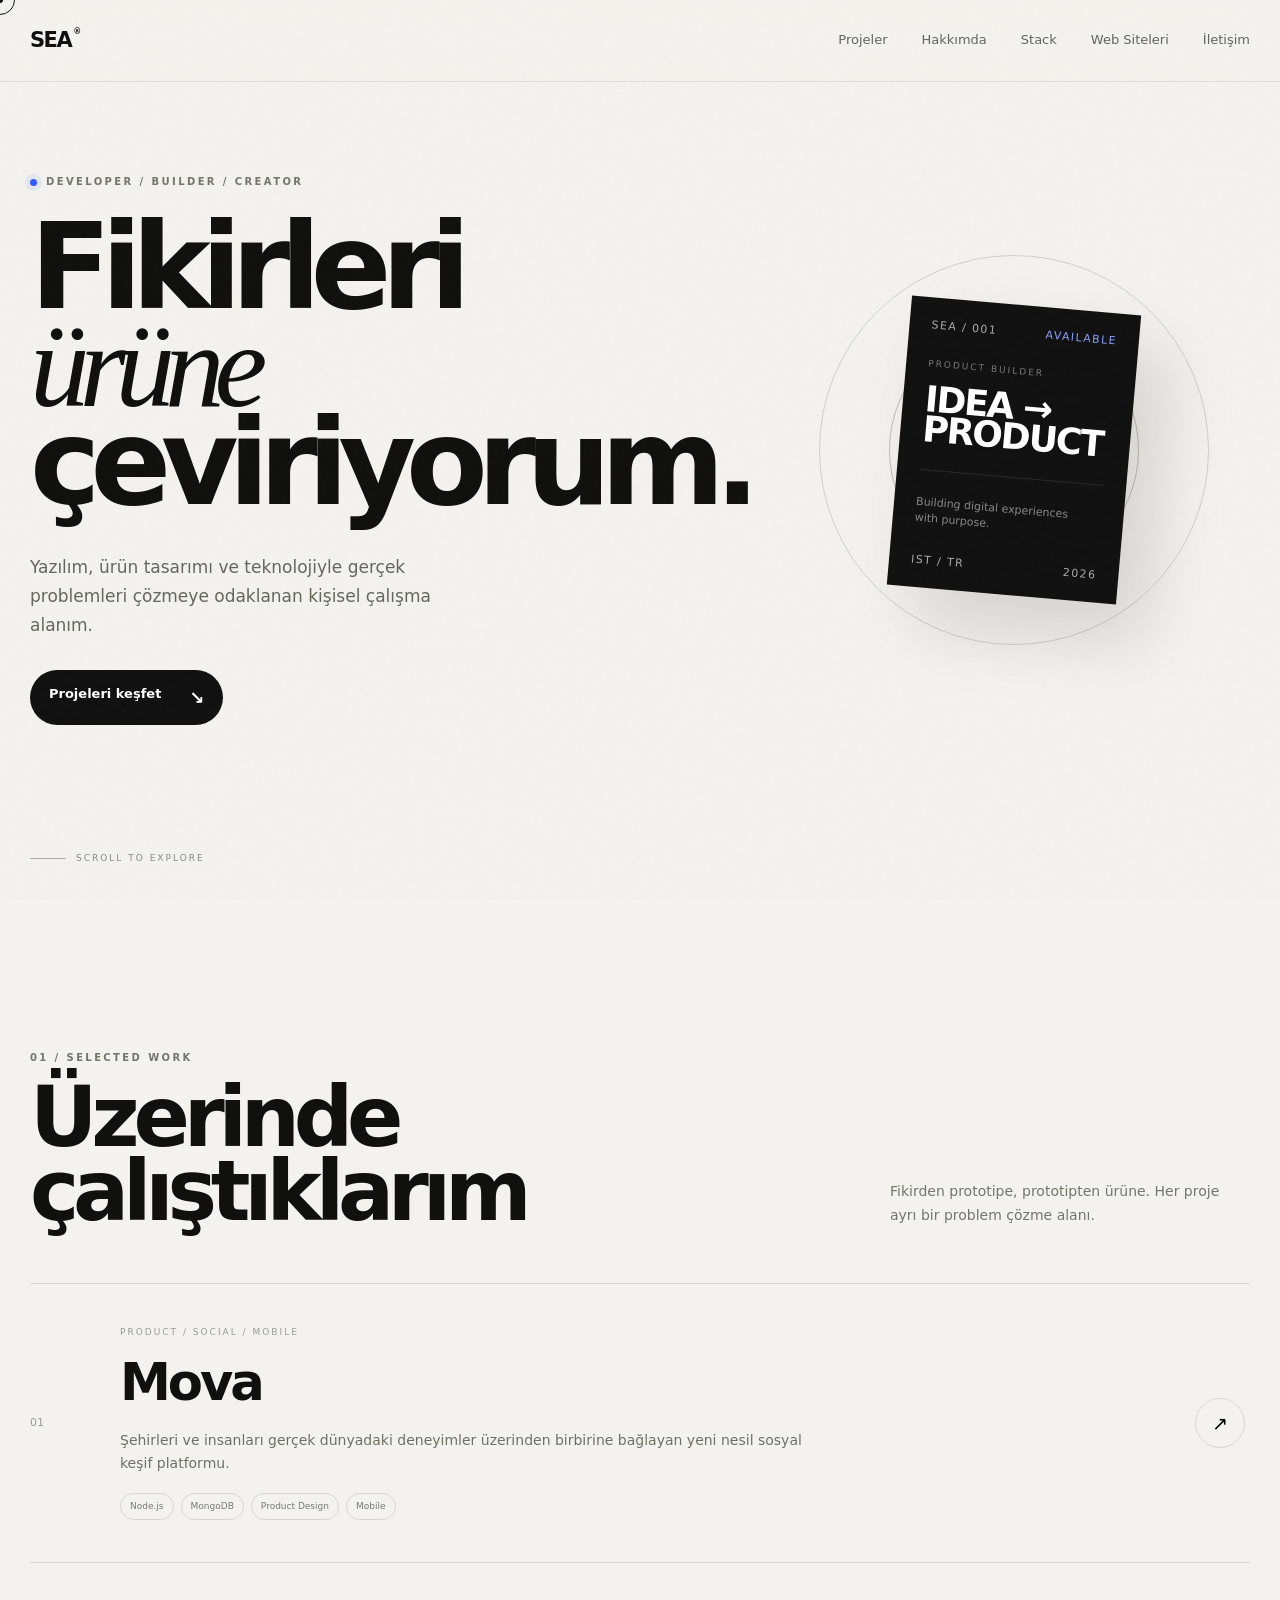
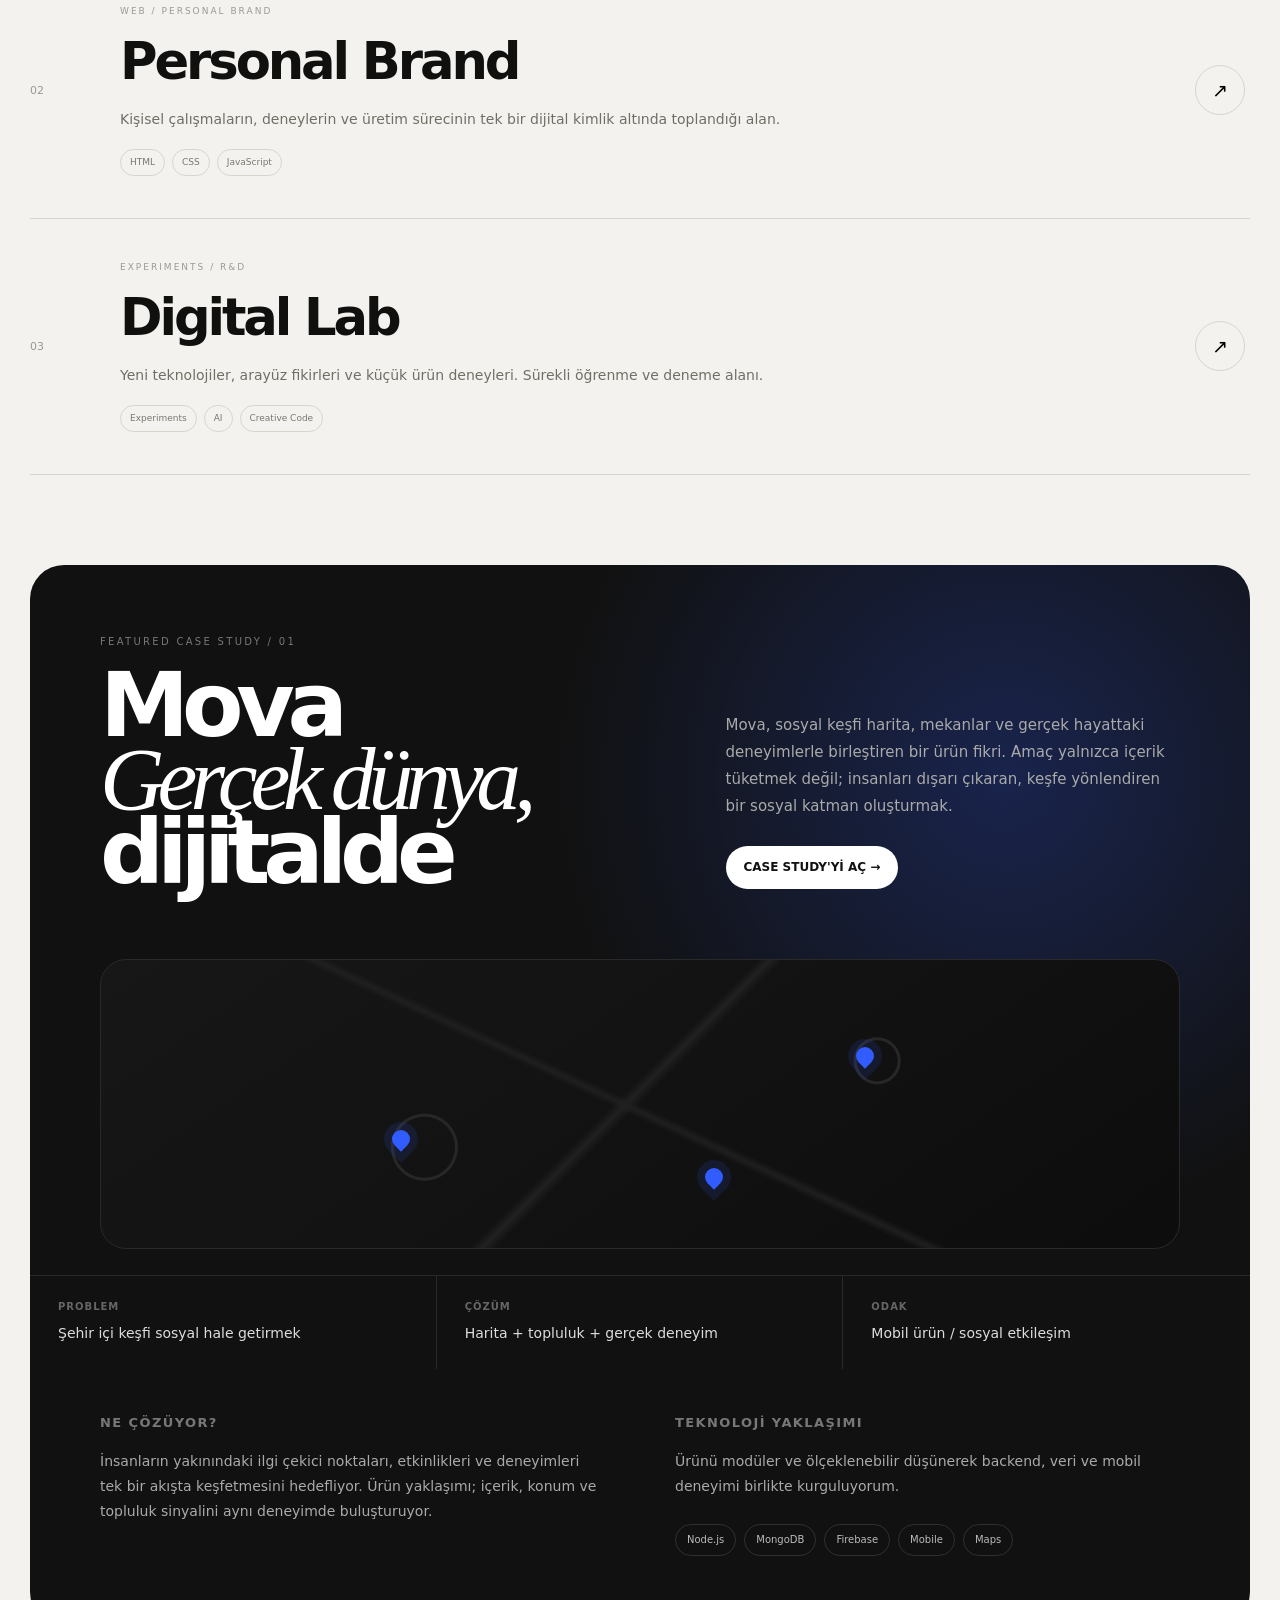
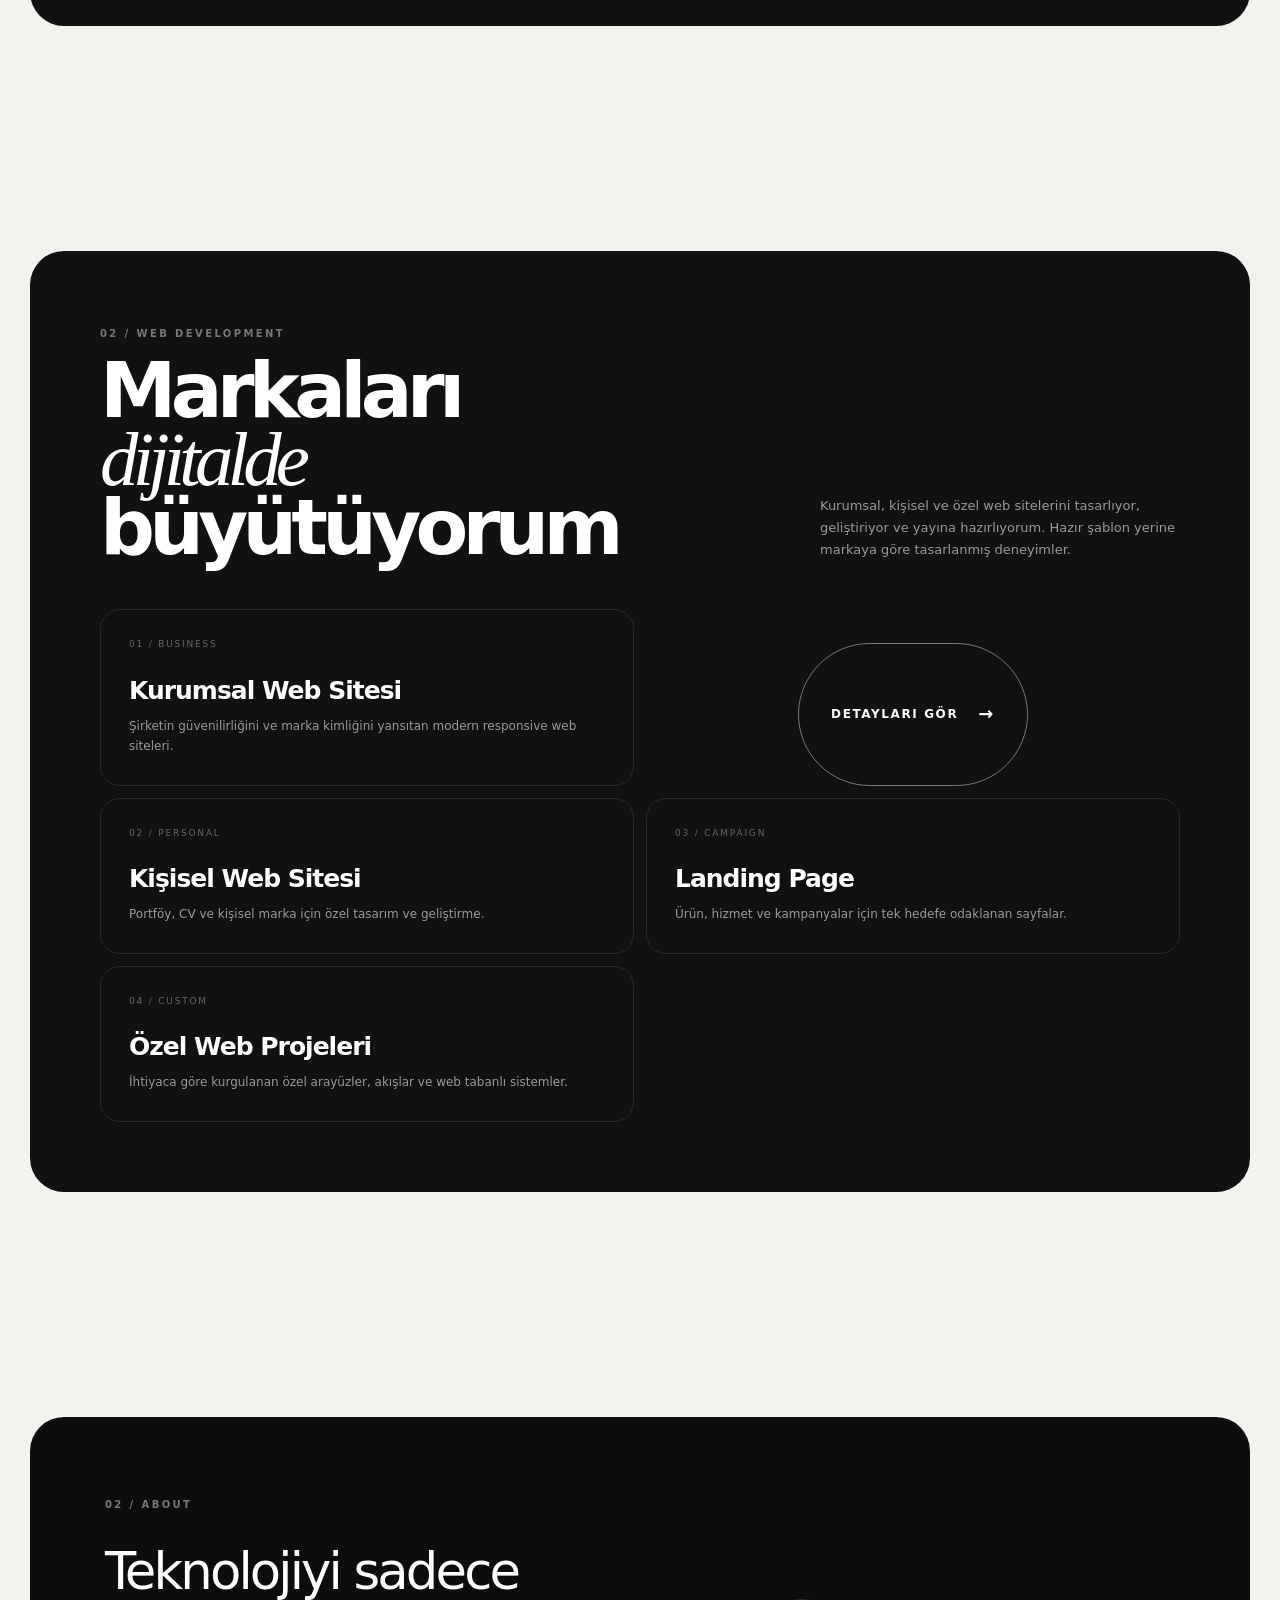
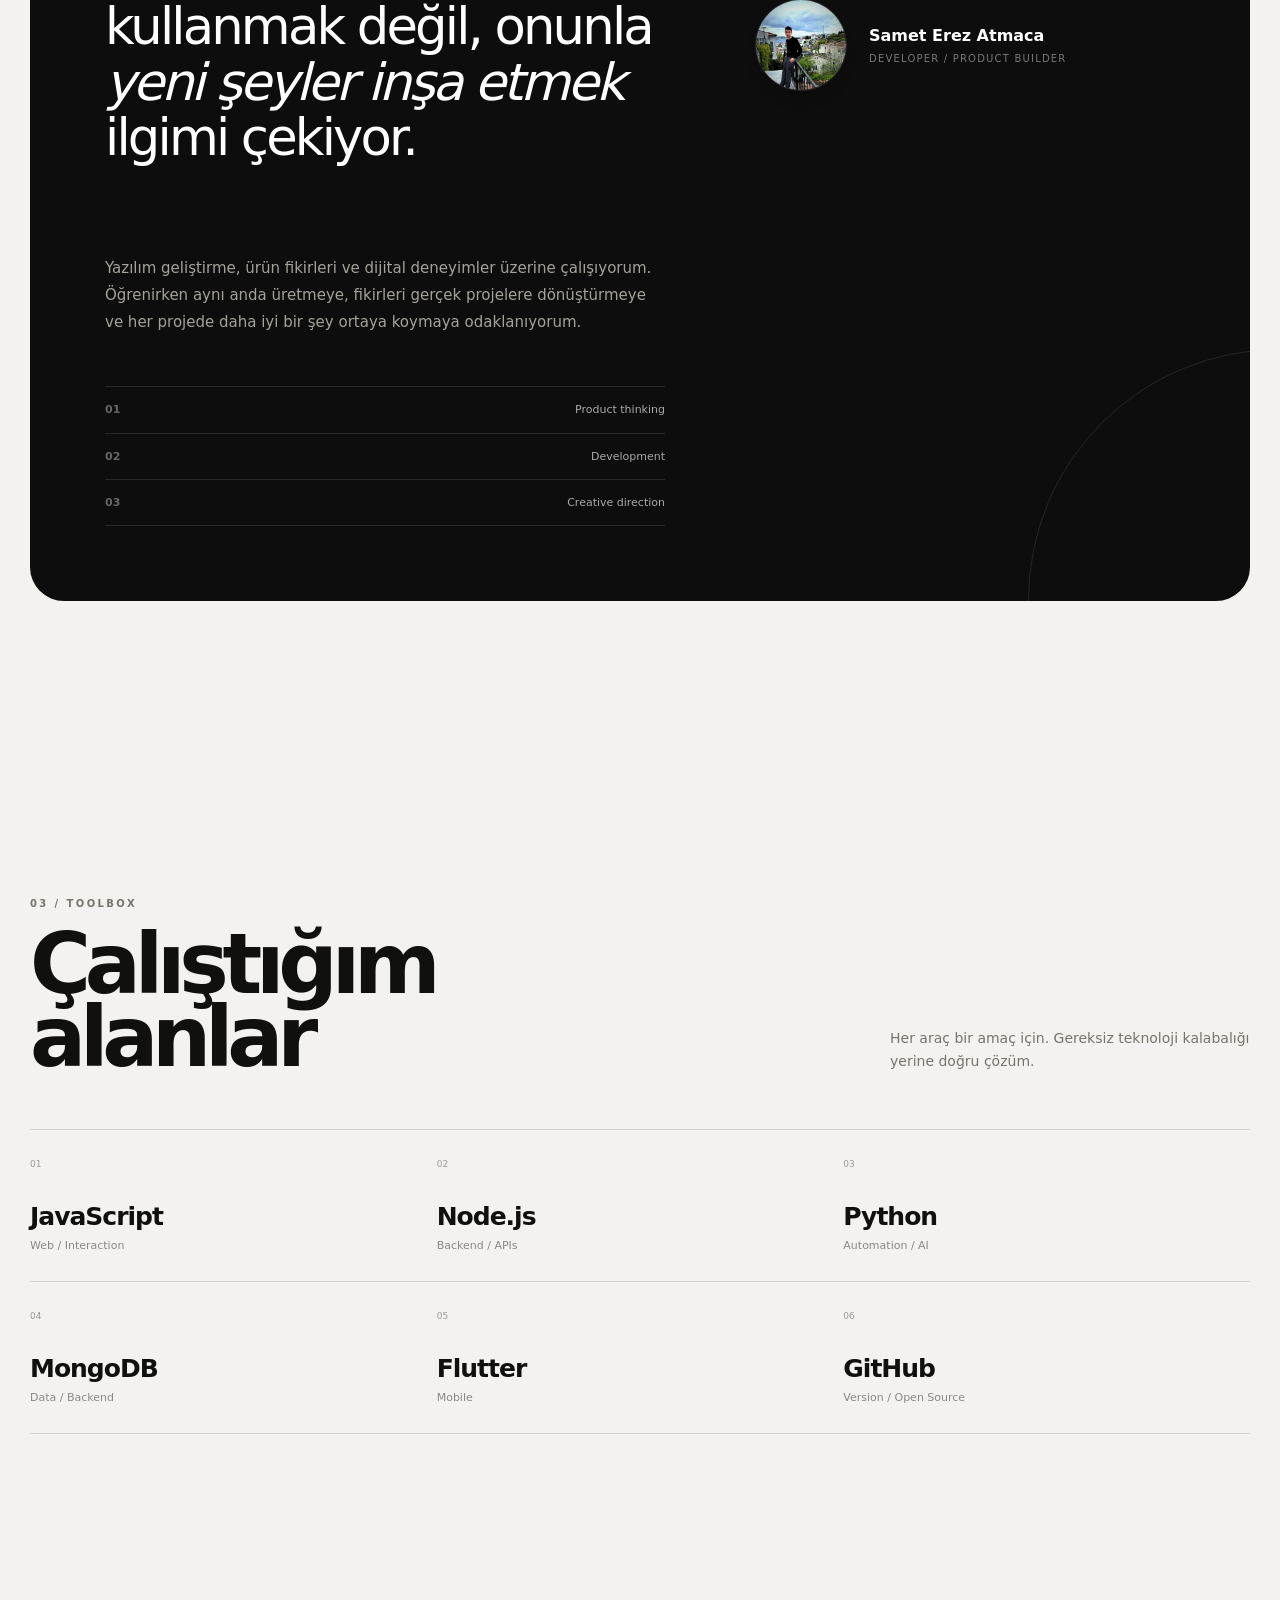
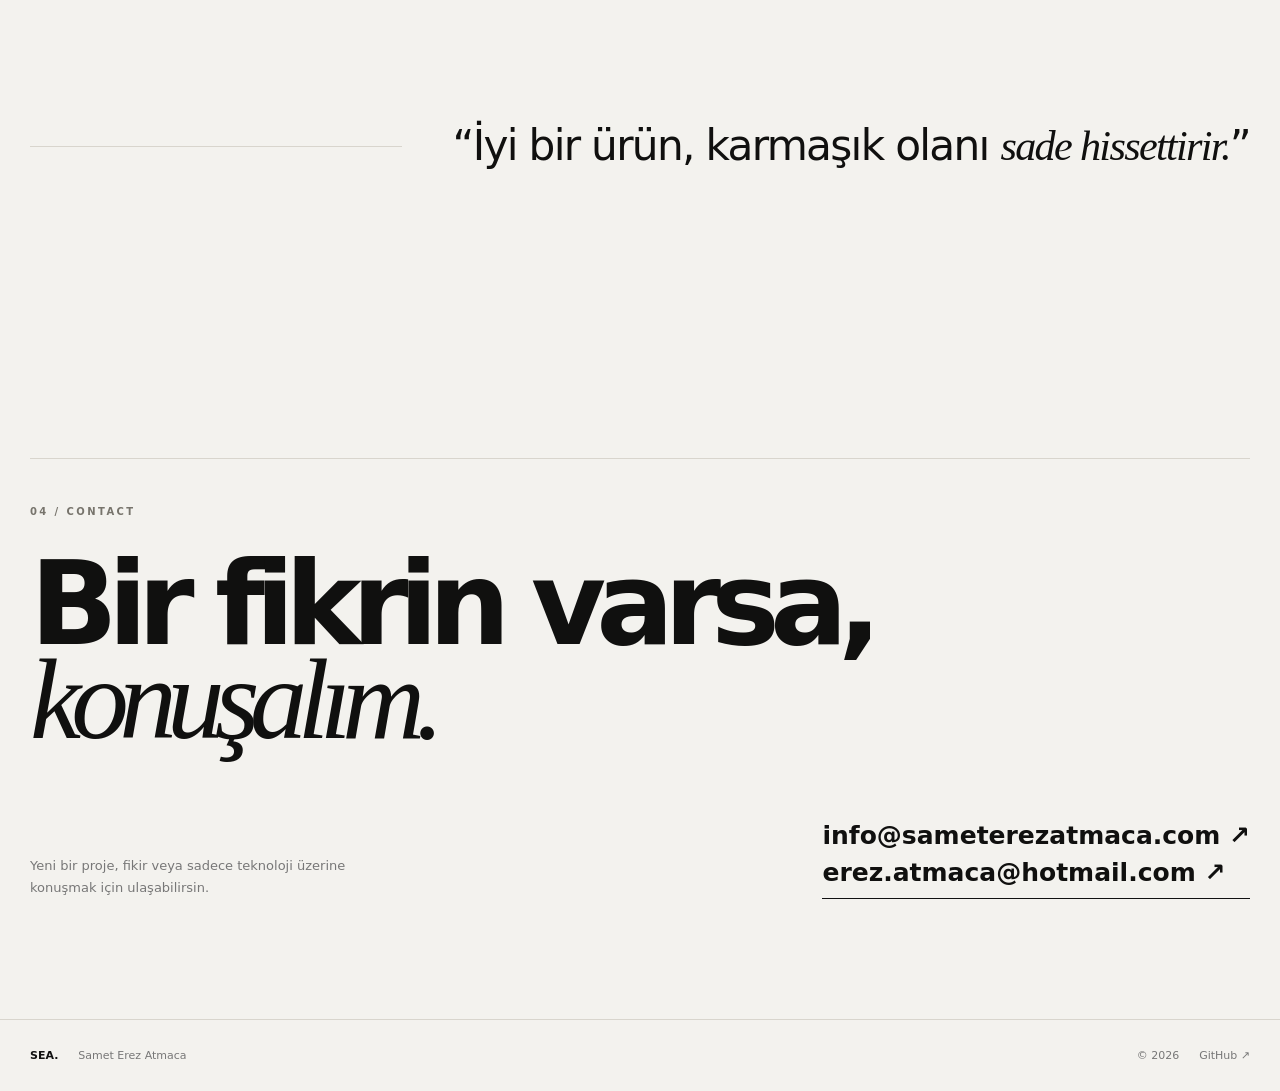
==== index.html @ dfc4cba2 "Move web details script outside HTML for CSP" ====
<!doctype html>
<html lang="tr">
<head>
<meta charset="utf-8">
<meta name="viewport" content="width=device-width,initial-scale=1">
<meta http-equiv="Content-Security-Policy" content="default-src 'self'; base-uri 'self'; object-src 'none'; frame-ancestors 'none'; form-action 'self'; script-src 'self'; style-src 'self' 'unsafe-inline' https://fonts.googleapis.com; font-src 'self' https://fonts.gstatic.com; img-src 'self' data: https:; connect-src 'self' https://api.binance.com https://api.exchangerate-api.com; upgrade-insecure-requests;">
<meta name="description" content="Samet Erez Atmaca — Developer, product builder and creator.">
<meta name="theme-color" content="#0b0b0b">
<meta property="og:title" content="Samet Erez Atmaca — Developer">
<meta property="og:description" content="Fikirleri dijital ürünlere dönüştürüyorum.">
<meta property="og:type" content="website">
<title>Samet Erez Atmaca — Developer</title>
<style>
:root{--bg:#f3f2ee;--ink:#10100f;--muted:#77746c;--line:#d8d5cd;--black:#0b0b0b;--white:#fff;--accent:#315cff;--max:1220px}*{box-sizing:border-box;margin:0;padding:0}html{scroll-behavior:smooth}body{background:var(--bg);color:var(--ink);font-family:Inter,ui-sans-serif,system-ui,-apple-system,BlinkMacSystemFont,"Segoe UI",sans-serif;line-height:1.4;overflow-x:hidden}a{color:inherit;text-decoration:none}button{font:inherit}.noise{position:fixed;inset:0;pointer-events:none;z-index:1000;opacity:.035;background-image:url("data:image/svg+xml,%3Csvg viewBox='0 0 180 180' xmlns='http://www.w3.org/2000/svg'%3E%3Cfilter id='n'%3E%3CfeTurbulence type='fractalNoise' baseFrequency='.8' numOctaves='3' stitchTiles='stitch'/%3E%3C/filter%3E%3Crect width='100%25' height='100%25' filter='url(%23n)' opacity='.5'/%3E%3C/svg%3E")}.site-header{height:82px;position:fixed;inset:0 0 auto;z-index:90;padding:0 max(24px,calc((100vw - var(--max))/2));display:flex;align-items:center;justify-content:space-between;background:rgba(243,242,238,.72);backdrop-filter:blur(20px);border-bottom:1px solid rgba(216,213,205,.7);transition:transform .45s cubic-bezier(.22,1,.36,1)}.brand{font-size:21px;font-weight:850;letter-spacing:-1.5px}.brand i{font-size:8px;font-style:normal;vertical-align:top;margin-left:2px}.desktop-nav{display:flex;gap:34px;font-size:13px;color:#66635c}.desktop-nav a{transition:.25s}.desktop-nav a:hover{color:#111}.menu-toggle{display:none;background:none;border:0;width:38px;height:38px}.menu-toggle span{display:block;height:1px;background:#111;width:22px;margin:6px auto}.mobile-menu{position:fixed;inset:82px 0 auto;z-index:80;background:var(--bg);display:none;padding:30px 24px;border-bottom:1px solid var(--line)}.mobile-menu a{display:block;font-size:28px;letter-spacing:-1px;padding:13px 0}.section{width:min(var(--max),calc(100% - 48px));margin:auto}.hero{min-height:100vh;padding-top:150px;display:flex;align-items:center;position:relative}.hero-grid{width:100%;display:grid;grid-template-columns:1.15fr .85fr;gap:90px;align-items:center}.kicker,.eyebrow{font-size:10px;letter-spacing:2.4px;color:var(--muted);font-weight:700}.kicker{display:flex;align-items:center;gap:9px;margin-bottom:30px}.live-dot{width:7px;height:7px;border-radius:50%;background:var(--accent);box-shadow:0 0 0 5px rgba(49,92,255,.08);animation:pulse 2s infinite}@keyframes pulse{50%{box-shadow:0 0 0 10px rgba(49,92,255,0)}}h1{font-size:clamp(66px,9.3vw,140px);line-height:.82;letter-spacing:-.085em;font-weight:800}h1 em,h2 em,.statement em{font-family:Georgia,serif;font-weight:400}.hero-lead{max-width:410px;margin:40px 0 30px;color:#68655e;font-size:17px;line-height:1.7}.hero-actions{display:flex;align-items:center;gap:25px}.btn{display:inline-flex;gap:28px;padding:15px 19px;border-radius:100px;font-size:13px;font-weight:750}.btn-dark{background:#111;color:#fff}.btn span{font-size:18px}.text-link{font-size:13px;font-weight:700;border-bottom:1px solid #111;padding-bottom:4px}.hero-art{height:500px;position:relative;display:grid;place-items:center}.orb{position:absolute;border:1px solid #d2cec5;border-radius:50%;animation:float 8s ease-in-out infinite}.orb-a{width:390px;height:390px}.orb-b{width:250px;height:250px;border-color:#c3bfb5;animation-delay:-3s}@keyframes float{50%{transform:translate(10px,-15px) rotate(4deg)}}.hero-card{width:230px;height:290px;background:#111;color:#fff;padding:24px;display:flex;flex-direction:column;justify-content:space-between;transform:rotate(5deg);box-shadow:30px 35px 70px rgba(0,0,0,.13);animation:cardFloat 6s ease-in-out infinite}.hero-card span{font-size:11px;color:#aaa}.hero-card strong{font-size:28px;line-height:.9;letter-spacing:-1.5px}.hero-card small{font-size:9px;letter-spacing:2px;color:#888}.hero-card-pro{padding:20px 22px}.hero-card-pro .card-top,.hero-card-pro .card-bottom{display:flex;justify-content:space-between;font-size:9px;letter-spacing:1.4px;color:#777}.hero-card-pro .card-top span:last-child{color:#8aa0ff}.hero-card-pro .card-core small{display:block;color:#777;letter-spacing:2px;font-size:9px;margin-bottom:14px}.hero-card-pro .card-core strong{display:block;font-size:36px;line-height:.84;letter-spacing:-2px}.hero-card-pro .card-line{height:1px;background:#2a2a2a;margin:24px 0}.hero-card-pro .card-core p{font-size:11px;line-height:1.5;color:#888;max-width:170px}.hero-card-pro .card-bottom{color:#666}@keyframes cardFloat{50%{transform:rotate(1deg) translateY(-10px)}}.scroll-cue{position:absolute;bottom:35px;left:0;font-size:9px;letter-spacing:2px;color:#888;display:flex;align-items:center;gap:10px}.scroll-cue span{width:36px;height:1px;background:#aaa}.section{padding-top:145px;padding-bottom:145px}.section-top{display:flex;justify-content:space-between;align-items:end;gap:50px;margin-bottom:55px}.section-top h2{font-size:clamp(50px,6.5vw,88px);line-height:.88;letter-spacing:-.075em;margin-top:14px}.section-top>p{max-width:360px;color:var(--muted);line-height:1.7;font-size:14px}.project-list{border-top:1px solid var(--line)}.project{display:grid;grid-template-columns:65px 1fr 55px;gap:25px;align-items:center;padding:42px 0;border-bottom:1px solid var(--line);transition:.35s}.project:hover{padding-left:18px}.project-index{font-size:11px;color:#999}.project-meta{font-size:9px;letter-spacing:2px;color:#999;margin-bottom:9px}.project h3{font-size:clamp(34px,4vw,56px);letter-spacing:-.06em;margin-bottom:10px}.project-main p{max-width:690px;color:#716e66;font-size:14px;line-height:1.65}.tags,.modal-tags{display:flex;flex-wrap:wrap;gap:7px;margin-top:18px}.tags span,.modal-tags span{border:1px solid var(--line);border-radius:100px;padding:6px 9px;font-size:9px;color:#777}.project-open{width:50px;height:50px;border:1px solid var(--line);border-radius:50%;background:transparent;cursor:pointer;transition:.3s;font-size:19px}.project:hover .project-open{background:#111;color:#fff;border-color:#111;transform:rotate(-45deg)}.mova-case{margin-top:90px;background:#111;color:#fff;border-radius:34px;overflow:hidden;position:relative}.mova-case:before{content:"";position:absolute;inset:0;background:radial-gradient(circle at 80% 20%,rgba(49,92,255,.25),transparent 35%);pointer-events:none}.case-hero{padding:70px;display:grid;grid-template-columns:1.1fr .9fr;gap:70px;align-items:end;position:relative}.case-label{font-size:10px;letter-spacing:2.3px;color:#777;margin-bottom:20px}.case-hero h3{font-size:clamp(55px,7vw,100px);letter-spacing:-.08em;line-height:.82}.case-hero h3 em{font-family:Georgia,serif;font-weight:400}.case-hero p{color:#aaa;max-width:440px;font-size:15px;line-height:1.8}.case-cta{display:inline-flex;margin-top:26px;padding:13px 18px;border-radius:999px;background:#fff;color:#111;font-size:12px;font-weight:800}.case-visual{margin:0 70px;height:290px;border:1px solid #292929;border-radius:26px;background:linear-gradient(145deg,#171717,#0d0d0d);position:relative;overflow:hidden}.case-map{position:absolute;inset:0;background:linear-gradient(135deg,transparent 48%,#242424 49%,transparent 50%),linear-gradient(25deg,transparent 48%,#222 49%,transparent 50%),radial-gradient(circle at 30% 65%,transparent 0 30px,#2c2c2c 31px 33px,transparent 34px),radial-gradient(circle at 72% 35%,transparent 0 20px,#2c2c2c 21px 23px,transparent 24px);opacity:.85}.case-pin{position:absolute;width:18px;height:18px;border-radius:50% 50% 50% 0;background:#315cff;transform:rotate(-45deg);box-shadow:0 0 0 8px rgba(49,92,255,.12)}.pin-a{left:27%;top:59%}.pin-b{left:70%;top:30%}.pin-c{left:56%;top:72%}.case-grid{display:grid;grid-template-columns:repeat(3,1fr);border-top:1px solid #292929;position:relative;margin-top:26px}.case-stat{padding:24px 28px;border-right:1px solid #292929}.case-stat:last-child{border-right:0}.case-stat b{display:block;font-size:10px;color:#666;margin-bottom:8px;letter-spacing:1px}.case-stat span{font-size:14px;color:#ddd}.case-detail{padding:45px 70px 70px;display:grid;grid-template-columns:1fr 1fr;gap:70px}.case-detail h4{font-size:13px;letter-spacing:1.4px;color:#777;margin-bottom:17px;text-transform:uppercase}.case-detail p{color:#aaa;font-size:14px;line-height:1.8}.case-tags{display:flex;gap:8px;flex-wrap:wrap;margin-top:25px}.case-tags span{padding:8px 11px;border:1px solid #2f2f2f;border-radius:999px;color:#bbb;font-size:10px}.about-section{padding-top:80px}.about-panel{background:#0d0d0d;color:#fff;border-radius:34px;padding:75px;display:grid;grid-template-columns:1fr .75fr;gap:90px;overflow:hidden;position:relative}.about-panel:after{content:"";position:absolute;width:500px;height:500px;border:1px solid #252525;border-radius:50%;right:-280px;bottom:-250px}.eyebrow.light{color:#777}.about-big{font-size:clamp(32px,4vw,57px);line-height:1.08;letter-spacing:-.055em;margin-top:30px}.about-right{display:flex;flex-direction:column;justify-content:space-between;gap:50px}.about-right>p{color:#a5a29a;font-size:15px;line-height:1.8}.about-facts{border-top:1px solid #292929}.about-facts div{padding:15px 0;border-bottom:1px solid #292929;display:flex;justify-content:space-between;font-size:11px}.about-facts b{color:#666}.about-facts span{color:#aaa}.stack-grid{display:grid;grid-template-columns:repeat(3,1fr);border-top:1px solid var(--line)}.stack-grid>div{padding:28px 0;border-bottom:1px solid var(--line);display:flex;flex-direction:column}.stack-grid small{color:#999;font-size:9px;margin-bottom:28px}.stack-grid strong{font-size:25px;letter-spacing:-1px}.stack-grid span{color:#888;font-size:11px;margin-top:4px}.statement{display:flex;align-items:center;gap:50px}.statement-line{height:1px;background:var(--line);flex:1}.statement p{font-size:clamp(25px,3.3vw,43px);letter-spacing:-.04em;line-height:1.05;min-width:45%}.contact-section{padding-bottom:120px}.contact-wrap{border-top:1px solid var(--line);padding-top:40px}.contact-wrap h2{font-size:clamp(62px,9vw,130px);line-height:.82;letter-spacing:-.085em;margin:35px 0 70px}.contact-bottom{display:flex;justify-content:space-between;gap:40px;align-items:end}.contact-bottom p{max-width:350px;color:#777;font-size:13px;line-height:1.7}.email-link{font-size:clamp(17px,2vw,25px);font-weight:700;border-bottom:1px solid #111;padding-bottom:6px;line-height:1.5}.site-header+main{min-height:100vh}footer{border-top:1px solid var(--line);padding:28px max(24px,calc((100vw - var(--max))/2));display:flex;justify-content:space-between;color:#777;font-size:11px}footer>div{display:flex;gap:20px}footer strong{color:#111}.modal{position:fixed;inset:0;z-index:200;display:none;align-items:center;justify-content:center;padding:20px}.modal.open{display:flex}.modal-backdrop{position:absolute;inset:0;background:rgba(0,0,0,.55);backdrop-filter:blur(12px)}.modal-window{position:relative;background:#f4f3ef;width:min(700px,100%);padding:55px;border-radius:25px;z-index:2;box-shadow:0 40px 100px #0003}.modal-close{position:absolute;right:20px;top:15px;border:0;background:none;font-size:32px;cursor:pointer}.modal-number{font-size:10px;color:#999}.modal-category{font-size:9px;letter-spacing:2px;color:#888;margin-top:25px}.modal-title{font-size:65px;letter-spacing:-.07em;margin:8px 0}.modal-description{color:#6f6c65;line-height:1.7;max-width:560px}.modal-link{display:inline-block;margin-top:28px;border-bottom:1px solid #111;font-weight:700;font-size:13px}.reveal{opacity:0;transform:translateY(30px);transition:opacity .8s ease,transform .8s ease}.reveal.in{opacity:1;transform:none}.cursor-dot,.cursor-ring{position:fixed;pointer-events:none;z-index:1001;border-radius:50%;transform:translate(-50%,-50%)}.cursor-dot{width:6px;height:6px;background:#111}.cursor-ring{width:30px;height:30px;border:1px solid #111;transition:width .2s,height .2s}.cursor-ring.big{width:55px;height:55px}@media(max-width:850px){.desktop-nav{display:none}.menu-toggle{display:block}.hero{padding-top:130px}.hero-grid{grid-template-columns:1fr;gap:35px}.hero-art{height:350px}.hero-card{width:190px;height:240px}.orb-a{width:300px;height:300px}.orb-b{width:190px;height:190px}.scroll-cue{display:none}.section{padding-top:95px;padding-bottom:95px}.section-top{display:block}.section-top>p{margin-top:22px}.about-panel{grid-template-columns:1fr;padding:45px 30px;gap:50px}.stack-grid{grid-template-columns:1fr 1fr}.contact-bottom{display:block}.contact-bottom p{margin-bottom:28px}.modal-window{padding:35px}.modal-title{font-size:50px}.case-hero,.case-detail{grid-template-columns:1fr;padding:45px 28px;gap:35px}.case-visual{margin:0 28px}.case-grid{grid-template-columns:1fr}.case-stat{border-right:0;border-bottom:1px solid #292929}.case-stat:last-child{border-bottom:0}.mova-case{margin-top:55px}}@media(max-width:560px){.section{width:min(calc(100% - 30px),var(--max))}.hero{padding-top:120px}.hero h1{font-size:62px}.hero-lead{font-size:15px}.project{grid-template-columns:1fr 48px}.project-index{display:none}.project h3{font-size:36px}.stack-grid{grid-template-columns:1fr}.statement{display:block}.statement-line{margin-bottom:30px}footer{display:block}footer>div{margin-bottom:8px}.cursor-dot,.cursor-ring{display:none}}

.profile-photo-wrap{margin-top:34px;display:flex;align-items:center;gap:22px}.profile-photo{width:92px;height:92px;object-fit:cover;border-radius:50%;border:1px solid #2b2b2b;filter:grayscale(8%);box-shadow:0 12px 30px rgba(0,0,0,.18)}.profile-photo-copy{display:flex;flex-direction:column;gap:5px}.profile-photo-copy strong{font-size:16px;color:#fff}.profile-photo-copy span{font-size:10px;color:#777;letter-spacing:1.2px} .contact-emails{display:flex;flex-direction:column;gap:10px;align-items:flex-end}.contact-emails a{font-size:clamp(17px,2vw,25px);font-weight:700;border-bottom:1px solid #111;padding-bottom:6px} @media(max-width:850px){.contact-emails{align-items:flex-start}}

.web-services{padding-top:80px}.web-services-box{background:#111;color:#fff;border-radius:34px;padding:70px}.web-services-head{display:flex;justify-content:space-between;gap:40px;align-items:end}.web-services-head h2{font-size:clamp(48px,6vw,82px);line-height:.88;letter-spacing:-.075em;margin-top:14px}.web-services-head p{max-width:360px;color:#999;font-size:13px;line-height:1.7}.service-grid{display:grid;grid-template-columns:repeat(2,1fr);gap:12px;margin-top:48px}.service-card{padding:28px;border:1px solid #292929;border-radius:20px;transition:.3s}.service-card:hover{transform:translateY(-4px);border-color:#444}.service-card small{display:block;color:#666;font-size:9px;letter-spacing:1.8px;margin-bottom:22px}.service-card h3{font-size:25px;letter-spacing:-.04em;margin-bottom:8px}.service-card p{color:#999;font-size:12px;line-height:1.7}.service-link{display:inline-flex;margin-top:25px;padding:10px 14px;border:1px solid #343434;border-radius:999px;font-size:10px}.service-link:hover{background:#fff;color:#111}@media(max-width:850px){.web-services-box{padding:45px 30px}.web-services-head{display:block}.web-services-head p{margin-top:20px}.service-grid{grid-template-columns:1fr}}

.web-services-box{position:relative;overflow:hidden}.web-services .service-grid{position:relative;display:grid;grid-template-columns:repeat(2,minmax(0,1fr));gap:12px;margin-top:48px}.web-services .service-card{position:relative;min-width:0}.main-web-details-cta a{display:inline-flex;align-items:center;gap:18px;border:1px solid #454545;background:transparent;color:#fff;padding:14px 20px;border-radius:999px;font-size:12px;font-weight:800}.main-web-details-cta a:hover{background:#fff;color:#111}@media(max-width:850px){.web-services .service-grid{grid-template-columns:1fr;gap:12px}}

.web-services-box{position:relative;overflow:hidden}.web-services .service-grid{position:relative;display:grid;grid-template-columns:repeat(2,minmax(0,1fr));gap:12px;margin-top:48px}.web-services .service-card{position:relative;min-width:0}.main-web-details-cta{position:relative;display:flex;justify-content:center;margin:34px 0 0}.main-web-details-cta a{display:inline-flex;align-items:center;gap:18px;border:1px solid #454545;background:transparent;color:#fff;padding:14px 20px;border-radius:999px;font-size:12px;font-weight:800}.main-web-details-cta a:hover{background:#fff;color:#111}@media(max-width:850px){.web-services .service-grid{grid-template-columns:1fr;gap:12px}}
.main-web-details-cta{margin:28px 0 0;display:flex;justify-content:flex-end}.main-web-details-cta a{display:inline-flex;align-items:center;gap:18px;background:#111;color:#fff;padding:15px 20px;border-radius:999px;font-size:12px;font-weight:800;transition:transform .25s}.main-web-details-cta a:hover{transform:translateY(-2px)}

.web-services-box{position:relative;overflow:hidden}.web-services .service-grid{position:relative;display:grid;grid-template-columns:repeat(2,minmax(0,1fr));gap:12px;margin-top:48px}.web-services .service-card{position:relative;min-width:0}.main-web-details-cta{position:relative;display:flex;justify-content:center;margin:34px 0 0}.main-web-details-cta a{display:inline-flex;align-items:center;gap:18px;border:1px solid #454545;background:transparent;color:#fff;padding:14px 20px;border-radius:999px;font-size:12px;font-weight:800}.main-web-details-cta a:hover{background:#fff;color:#111}@media(max-width:850px){.web-services .service-grid{grid-template-columns:1fr;gap:12px}}

.web-services-box{position:relative;overflow:hidden}.web-services .service-grid{position:relative;display:grid;grid-template-columns:repeat(2,minmax(0,1fr));gap:12px;margin-top:48px}.web-services .service-card{position:relative;min-width:0}.main-web-details-cta{position:relative;display:flex;justify-content:center;margin:34px 0 0}.main-web-details-cta a{display:inline-flex;align-items:center;gap:18px;border:1px solid #454545;background:transparent;color:#fff;padding:14px 20px;border-radius:999px;font-size:12px;font-weight:800}.main-web-details-cta a:hover{background:#fff;color:#111}@media(max-width:850px){.web-services .service-grid{grid-template-columns:1fr;gap:12px}}

.web-services-box{position:relative;overflow:hidden}.web-services .service-grid{position:relative;display:grid;grid-template-columns:repeat(2,minmax(0,1fr));gap:12px;margin-top:48px}.web-services .service-card{position:relative;min-width:0}.main-web-details-cta{position:relative;display:flex;justify-content:center;margin:34px 0 0}.main-web-details-cta a{display:inline-flex;align-items:center;gap:18px;border:1px solid #454545;background:transparent;color:#fff;padding:14px 20px;border-radius:999px;font-size:12px;font-weight:800}.main-web-details-cta a:hover{background:#fff;color:#111}@media(max-width:850px){.web-services .service-grid{grid-template-columns:1fr;gap:12px}}
</style>

<style id="web-detail-view-system">
.main-web-details-cta{margin:34px 0 0;display:flex;justify-content:center;position:relative;z-index:3}
.main-web-details-cta button{display:inline-flex;align-items:center;gap:20px;border:1px solid #777;background:transparent;color:#fff;padding:17px 32px;border-radius:999px;font-size:12px;font-weight:800;letter-spacing:1.6px;cursor:pointer;transition:.28s}
.main-web-details-cta button:hover{background:#fff;color:#111;border-color:#fff;transform:translateY(-2px)}
.main-web-details-cta button span{font-size:18px;line-height:0}
.web-details-modal{display:none;position:fixed;inset:0;z-index:9999;align-items:center;justify-content:center;padding:20px}
.web-details-modal.open{display:flex}
.web-details-backdrop{position:absolute;inset:0;background:rgba(0,0,0,.6);backdrop-filter:blur(14px)}
.web-details-dialog{position:relative;width:min(760px,100%);max-height:min(820px,90vh);overflow:auto;background:#f3f2ee;color:#111;border-radius:28px;padding:48px;box-shadow:0 35px 100px rgba(0,0,0,.3)}
.web-details-close{position:absolute;right:18px;top:14px;border:0;background:transparent;font-size:34px;line-height:1;cursor:pointer;color:#111}
.web-details-kicker{font-size:10px;letter-spacing:2.4px;color:#777;font-weight:800}
.web-details-dialog h3{font-size:clamp(48px,7vw,76px);letter-spacing:-.07em;line-height:.9;margin:14px 0 18px}
.web-details-intro{max-width:590px;color:#706d66;font-size:14px;line-height:1.75}
.web-details-list{margin-top:30px;border-top:1px solid #d8d5cd}
.web-details-list article{display:grid;grid-template-columns:42px 1fr;gap:20px;padding:24px 0;border-bottom:1px solid #d8d5cd}
.web-details-list article>span{font-size:10px;color:#999;padding-top:6px}
.web-details-list h4{font-size:22px;letter-spacing:-.035em;margin-bottom:6px}
.web-details-list p{color:#777;font-size:13px;line-height:1.7}
.web-details-more{display:inline-flex;margin-top:28px;align-items:center;gap:16px;background:#111;color:#fff;padding:14px 18px;border-radius:999px;font-size:12px;font-weight:800}
@media(max-width:620px){.web-details-dialog{padding:34px 24px;border-radius:24px}.web-details-dialog h3{font-size:48px}.web-details-list h4{font-size:20px}.main-web-details-cta button{width:100%;justify-content:center}}
</style>

</head>
<body>
<div class="noise"></div><div class="cursor-dot"></div><div class="cursor-ring"></div>
<header class="site-header"><a class="brand" href="#top">SEA<i>®</i></a><nav class="desktop-nav"><a href="#work">Projeler</a><a href="#about">Hakkımda</a><a href="#stack">Stack</a><a href="web-siteleri.html">Web Siteleri</a><a href="#contact">İletişim</a></nav><button class="menu-toggle" aria-label="Menüyü aç"><span></span><span></span></button></header>
<div class="mobile-menu"><a href="#work">Projeler</a><a href="#about">Hakkımda</a><a href="#stack">Stack</a><a href="web-siteleri.html">Web Siteleri</a><a href="#contact">İletişim</a></div>
<main id="top">
<section class="hero section"><div class="hero-grid"><div class="hero-copy reveal"><div class="kicker"><span class="live-dot"></span> DEVELOPER / BUILDER / CREATOR</div><h1>Fikirleri<br><em>ürüne</em><br>çeviriyorum.</h1><p class="hero-lead">Yazılım, ürün tasarımı ve teknolojiyle gerçek problemleri çözmeye odaklanan kişisel çalışma alanım.</p><div class="hero-actions"><a class="btn btn-dark magnetic" href="#work">Projeleri keşfet <span>↘</span></a></div></div><div class="hero-art reveal"><div class="orb orb-a"></div><div class="orb orb-b"></div><div class="hero-card hero-card-pro"><div class="card-top"><span>SEA / 001</span><span>AVAILABLE</span></div><div class="card-core"><small>PRODUCT BUILDER</small><strong>IDEA →<br>PRODUCT</strong><div class="card-line"></div><p>Building digital experiences with purpose.</p></div><div class="card-bottom"><span>IST / TR</span><span>2026</span></div></div></div></div><div class="scroll-cue"><span></span> SCROLL TO EXPLORE</div></section>
<section id="work" class="section"><div class="section-top reveal"><div><span class="eyebrow">01 / SELECTED WORK</span><h2>Üzerinde<br>çalıştıklarım</h2></div><p>Fikirden prototipe, prototipten ürüne. Her proje ayrı bir problem çözme alanı.</p></div><div class="project-list"><article class="project reveal" data-project="mova"><div class="project-index">01</div><div class="project-main"><div class="project-meta">PRODUCT / SOCIAL / MOBILE</div><h3>Mova</h3><p>Şehirleri ve insanları gerçek dünyadaki deneyimler üzerinden birbirine bağlayan yeni nesil sosyal keşif platformu.</p><div class="tags"><span>Node.js</span><span>MongoDB</span><span>Product Design</span><span>Mobile</span></div></div><button class="project-open" aria-label="Mova detaylarını aç">↗</button></article><article class="project reveal" data-project="portfolio"><div class="project-index">02</div><div class="project-main"><div class="project-meta">WEB / PERSONAL BRAND</div><h3>Personal Brand</h3><p>Kişisel çalışmaların, deneylerin ve üretim sürecinin tek bir dijital kimlik altında toplandığı alan.</p><div class="tags"><span>HTML</span><span>CSS</span><span>JavaScript</span></div></div><button class="project-open" aria-label="Personal Brand detaylarını aç">↗</button></article><article class="project reveal" data-project="lab"><div class="project-index">03</div><div class="project-main"><div class="project-meta">EXPERIMENTS / R&amp;D</div><h3>Digital Lab</h3><p>Yeni teknolojiler, arayüz fikirleri ve küçük ürün deneyleri. Sürekli öğrenme ve deneme alanı.</p><div class="tags"><span>Experiments</span><span>AI</span><span>Creative Code</span></div></div><button class="project-open" aria-label="Digital Lab detaylarını aç">↗</button></article></div>
<div class="mova-case reveal"><div class="case-hero"><div><div class="case-label">FEATURED CASE STUDY / 01</div><h3>Mova<br><em>Gerçek dünya,</em><br>dijitalde</h3></div><div><p>Mova, sosyal keşfi harita, mekanlar ve gerçek hayattaki deneyimlerle birleştiren bir ürün fikri. Amaç yalnızca içerik tüketmek değil; insanları dışarı çıkaran, keşfe yönlendiren bir sosyal katman oluşturmak.</p><a class="case-cta" href="mova.html">CASE STUDY'Yİ AÇ →</a></div></div><div class="case-visual"><div class="case-map"></div><span class="case-pin pin-a"></span><span class="case-pin pin-b"></span><span class="case-pin pin-c"></span></div><div class="case-grid"><div class="case-stat"><b>PROBLEM</b><span>Şehir içi keşfi sosyal hale getirmek</span></div><div class="case-stat"><b>ÇÖZÜM</b><span>Harita + topluluk + gerçek deneyim</span></div><div class="case-stat"><b>ODAK</b><span>Mobil ürün / sosyal etkileşim</span></div></div><div class="case-detail"><div><h4>Ne çözüyor?</h4><p>İnsanların yakınındaki ilgi çekici noktaları, etkinlikleri ve deneyimleri tek bir akışta keşfetmesini hedefliyor. Ürün yaklaşımı; içerik, konum ve topluluk sinyalini aynı deneyimde buluşturuyor.</p></div><div><h4>Teknoloji yaklaşımı</h4><p>Ürünü modüler ve ölçeklenebilir düşünerek backend, veri ve mobil deneyimi birlikte kurguluyorum.</p><div class="case-tags"><span>Node.js</span><span>MongoDB</span><span>Firebase</span><span>Mobile</span><span>Maps</span></div></div></div></div></section>

<section id="web-sites" class="section web-services">
  <div class="web-services-box reveal">
    <div class="web-services-head">
      <div><span class="eyebrow" style="color:#777">02 / WEB DEVELOPMENT</span><h2>Markaları<br><em>dijitalde</em> büyütüyorum</h2></div>
      <p>Kurumsal, kişisel ve özel web sitelerini tasarlıyor, geliştiriyor ve yayına hazırlıyorum. Hazır şablon yerine markaya göre tasarlanmış deneyimler.</p>
    </div>
    <div class="service-grid">
      <div class="service-card"><small>01 / BUSINESS</small><h3>Kurumsal Web Sitesi</h3><p>Şirketin güvenilirliğini ve marka kimliğini yansıtan modern responsive web siteleri.</p></div><div class="main-web-details-cta"><button type="button" id="webDetailsOpen">DETAYLARI GÖR <span>→</span></button></div>
      <div class="service-card"><small>02 / PERSONAL</small><h3>Kişisel Web Sitesi</h3><p>Portföy, CV ve kişisel marka için özel tasarım ve geliştirme.</p></div>
      <div class="service-card"><small>03 / CAMPAIGN</small><h3>Landing Page</h3><p>Ürün, hizmet ve kampanyalar için tek hedefe odaklanan sayfalar.</p></div>
      <div class="service-card"><small>04 / CUSTOM</small><h3>Özel Web Projeleri</h3><p>İhtiyaca göre kurgulanan özel arayüzler, akışlar ve web tabanlı sistemler.</p></div>
    </div>
  </div>
    

    

    

    </section>
<section id="about" class="section about-section"><div class="about-panel reveal"><div class="about-left"><span class="eyebrow light">02 / ABOUT</span><div class="about-big">Teknolojiyi sadece kullanmak değil, onunla <em>yeni şeyler inşa etmek</em> ilgimi çekiyor.</div></div><div class="profile-photo-wrap"><img class="profile-photo" src="photo.jpg" alt="Samet Erez Atmaca"><div class="profile-photo-copy"><strong>Samet Erez Atmaca</strong><span>DEVELOPER / PRODUCT BUILDER</span></div></div><div class="about-right"><p>Yazılım geliştirme, ürün fikirleri ve dijital deneyimler üzerine çalışıyorum. Öğrenirken aynı anda üretmeye, fikirleri gerçek projelere dönüştürmeye ve her projede daha iyi bir şey ortaya koymaya odaklanıyorum.</p><div class="about-facts"><div><b>01</b><span>Product thinking</span></div><div><b>02</b><span>Development</span></div><div><b>03</b><span>Creative direction</span></div></div></div></div></section>
<section id="stack" class="section stack-section"><div class="section-top reveal"><div><span class="eyebrow">03 / TOOLBOX</span><h2>Çalıştığım<br>alanlar</h2></div><p>Her araç bir amaç için. Gereksiz teknoloji kalabalığı yerine doğru çözüm.</p></div><div class="stack-grid reveal"><div><small>01</small><strong>JavaScript</strong><span>Web / Interaction</span></div><div><small>02</small><strong>Node.js</strong><span>Backend / APIs</span></div><div><small>03</small><strong>Python</strong><span>Automation / AI</span></div><div><small>04</small><strong>MongoDB</strong><span>Data / Backend</span></div><div><small>05</small><strong>Flutter</strong><span>Mobile</span></div><div><small>06</small><strong>GitHub</strong><span>Version / Open Source</span></div></div></section>
<section class="statement section reveal"><div class="statement-line"></div><p>“İyi bir ürün, karmaşık olanı <em>sade hissettirir.</em>”</p></section>
<section id="contact" class="section contact-section"><div class="contact-wrap reveal"><span class="eyebrow">04 / CONTACT</span><h2>Bir fikrin varsa,<br><em>konuşalım.</em></h2><div class="contact-bottom"><p>Yeni bir proje, fikir veya sadece teknoloji üzerine konuşmak için ulaşabilirsin.</p><a class="email-link magnetic" href="mailto:info@sameterezatmaca.com,erez.atmaca@hotmail.com">info@sameterezatmaca.com ↗<br>erez.atmaca@hotmail.com ↗</a></div></div></section>
</main>
<footer><div><strong>SEA.</strong><span>Samet Erez Atmaca</span></div><div><span>© 2026</span><a href="https://github.com/erezatmacaa-coder" target="_blank" rel="noreferrer">GitHub ↗</a></div></footer>
<div class="modal" aria-hidden="true"><div class="modal-backdrop"></div><div class="modal-window"><button class="modal-close">×</button><span class="modal-number">01</span><div class="modal-category"></div><h2 class="modal-title"></h2><p class="modal-description"></p><div class="modal-tags"></div></div></div>
<script src="site-ui.js" defer></script>

<div class="web-details-modal" id="webDetailsModal" aria-hidden="true">
  <div class="web-details-backdrop" data-close-details></div>
  <div class="web-details-dialog" role="dialog" aria-modal="true" aria-labelledby="webDetailsTitle">
    <button class="web-details-close" type="button" aria-label="Kapat" data-close-details>×</button>
    <p class="web-details-kicker">WEB ÇALIŞMALARI</p>
    <h3 id="webDetailsTitle">Detayları Gör</h3>
    <p class="web-details-intro">İhtiyacına göre hangi web çözümünü neden önerdiğimi ve projede neler sunduğumu burada görebilirsin.</p>
    <div class="web-details-list">
      <article><span>01</span><div><h4>Kurumsal Web Sitesi</h4><p>Marka güveni, hizmet anlatımı, responsive yapı, temel SEO ve yayına hazırlık.</p></div></article>
      <article><span>02</span><div><h4>Kişisel Web Sitesi</h4><p>Portföy, kişisel marka, proje sunumu, mobil uyum ve özel görsel dil.</p></div></article>
      <article><span>03</span><div><h4>Landing Page</h4><p>Tek mesajlı, hızlı açılan, mobil uyumlu ve aksiyona odaklanan kampanya sayfaları.</p></div></article>
      <article><span>04</span><div><h4>Özel Web Projeleri</h4><p>Özel akışlar, paneller, formlar, entegrasyonlar ve ihtiyaca göre geliştirilen web sistemleri.</p></div></article>
    </div>
    <a class="web-details-more" href="web-siteleri.html">Tüm hizmet ve süreci incele <span>→</span></a>
  </div>
</div>


<script src="web-details.js" defer></script>

</body>
</html>
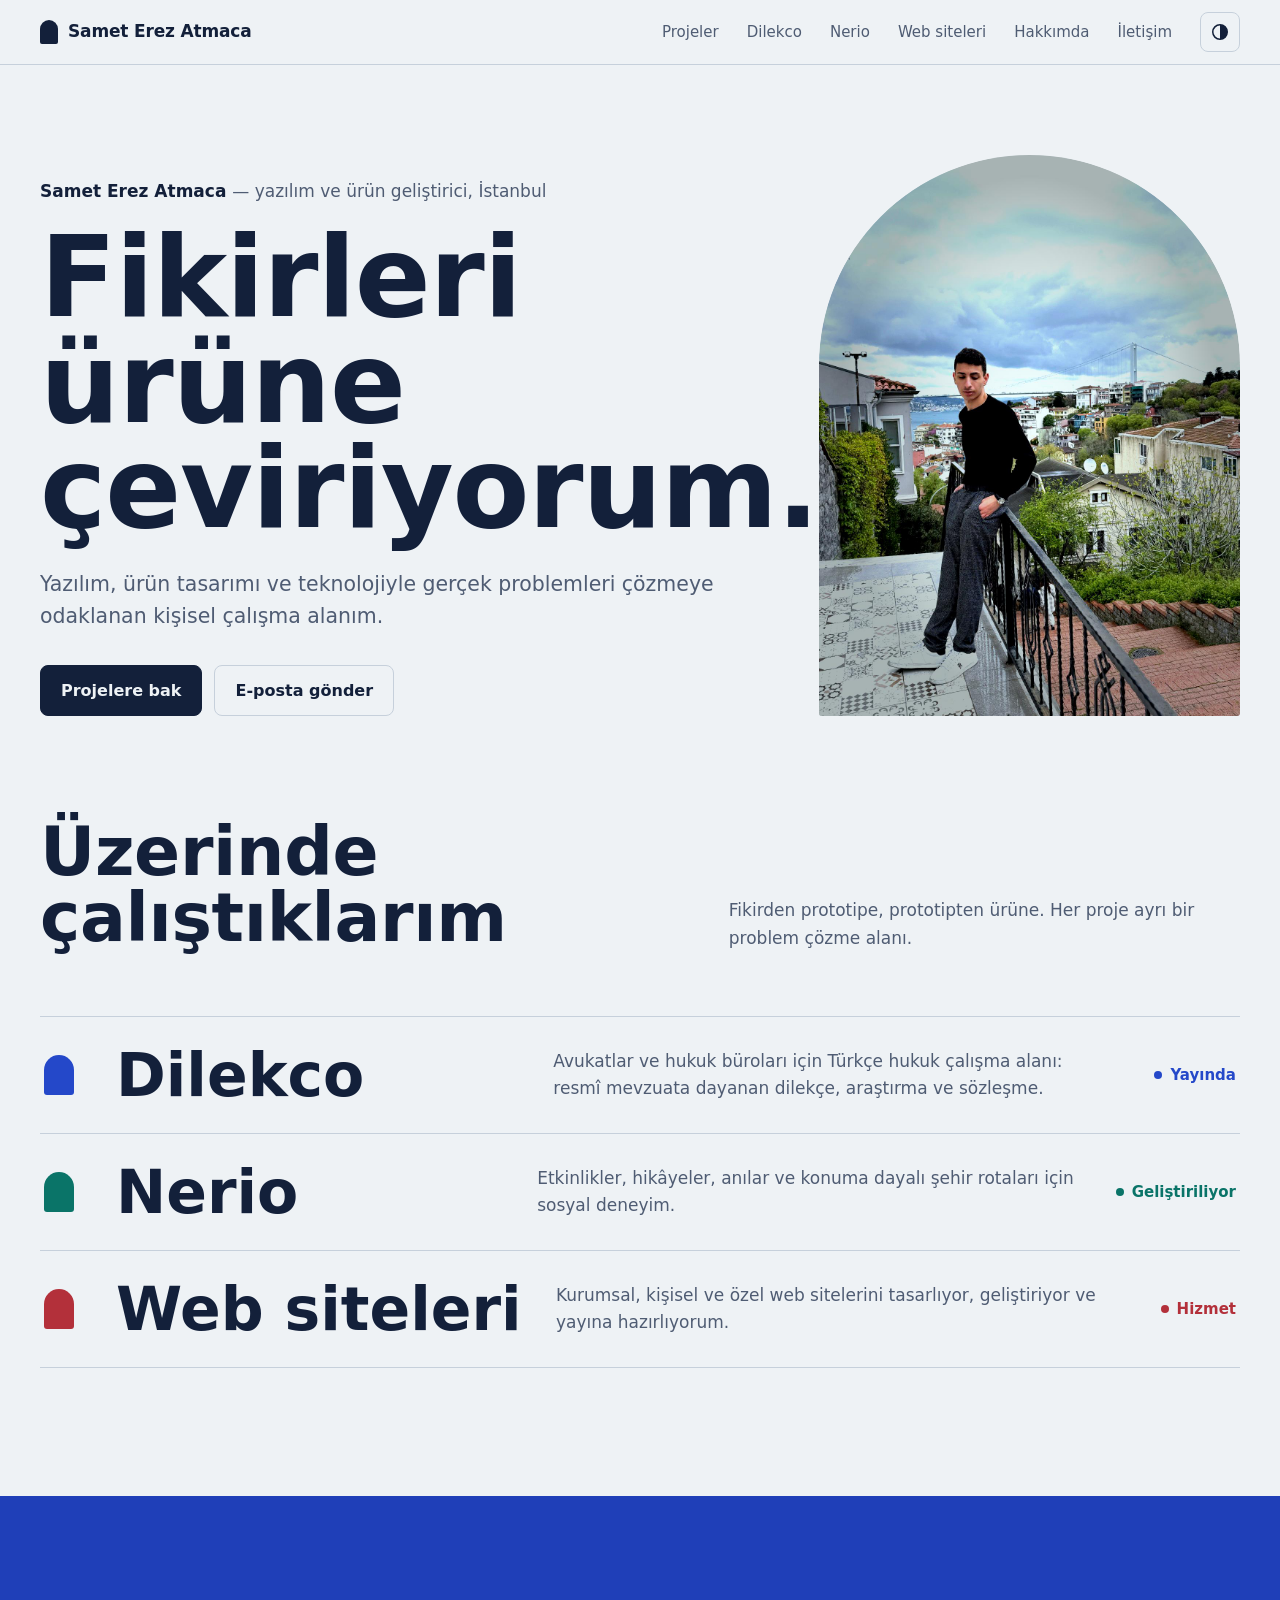
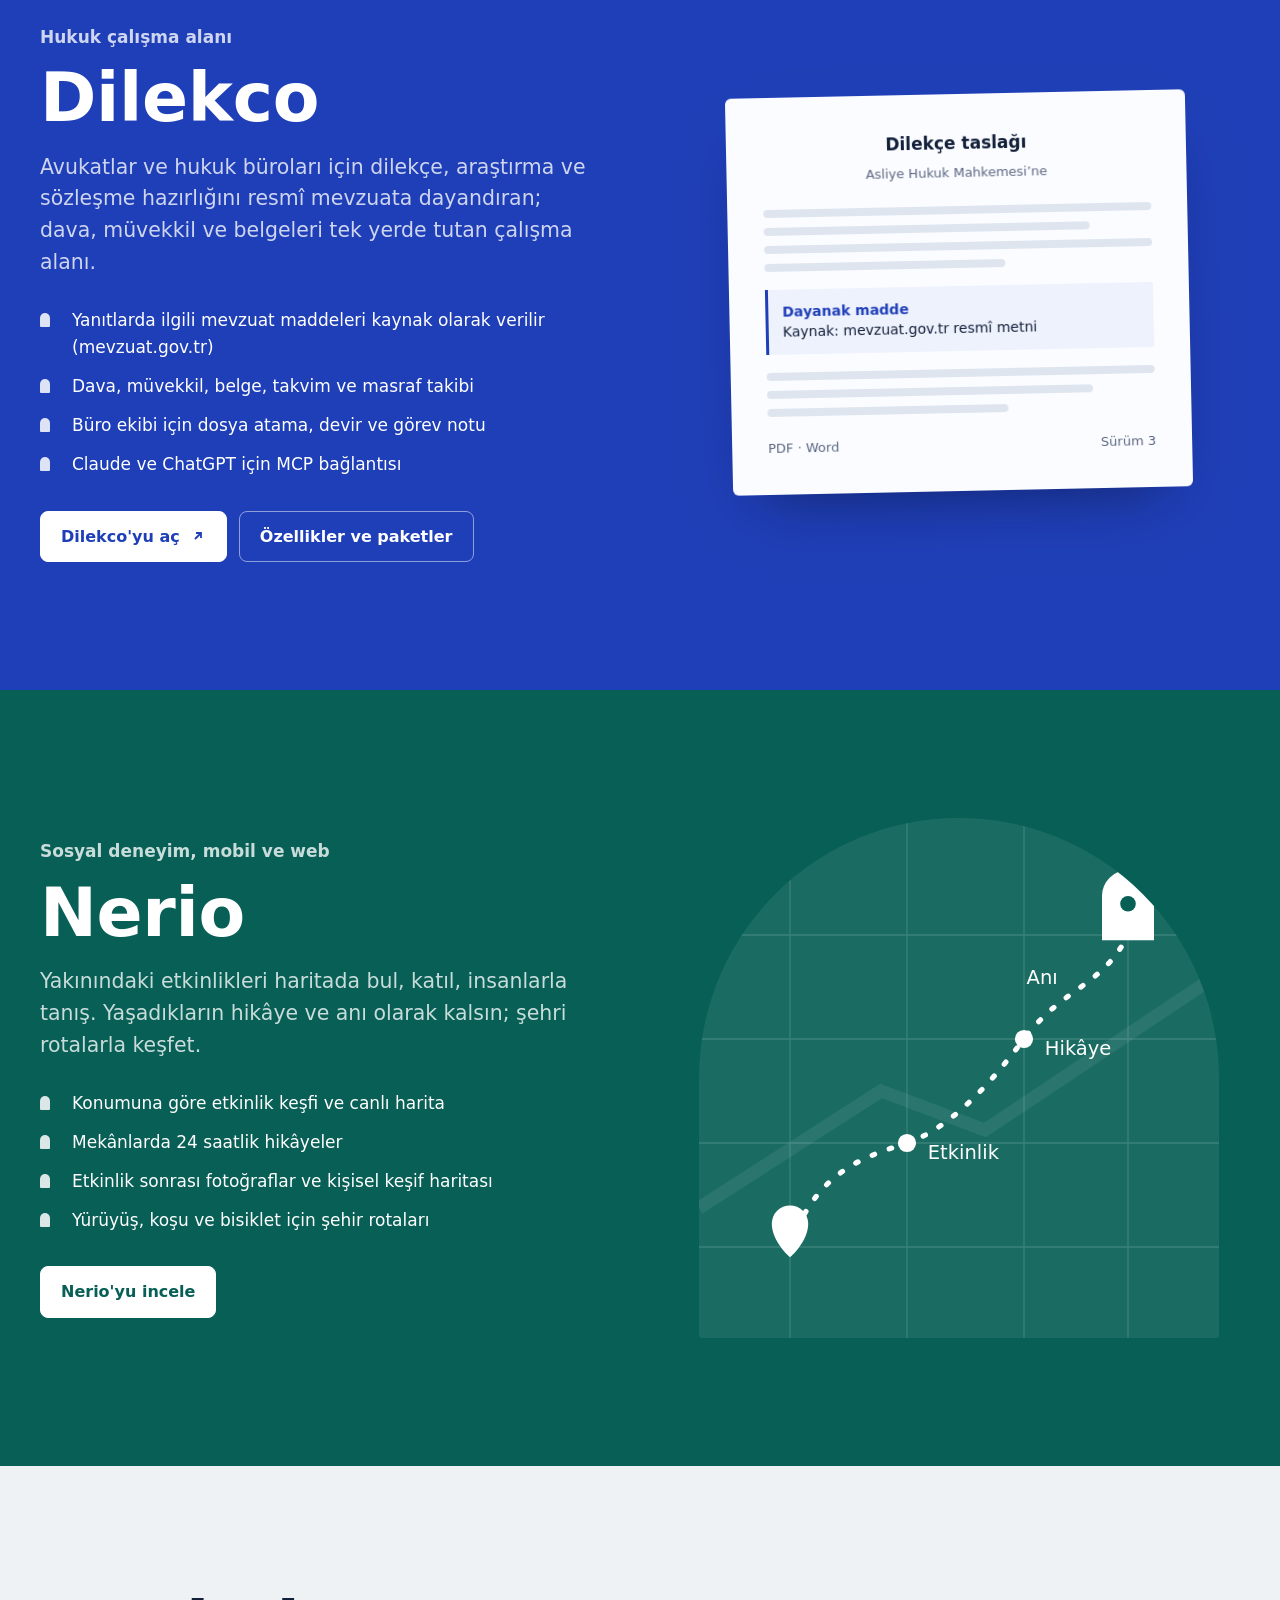
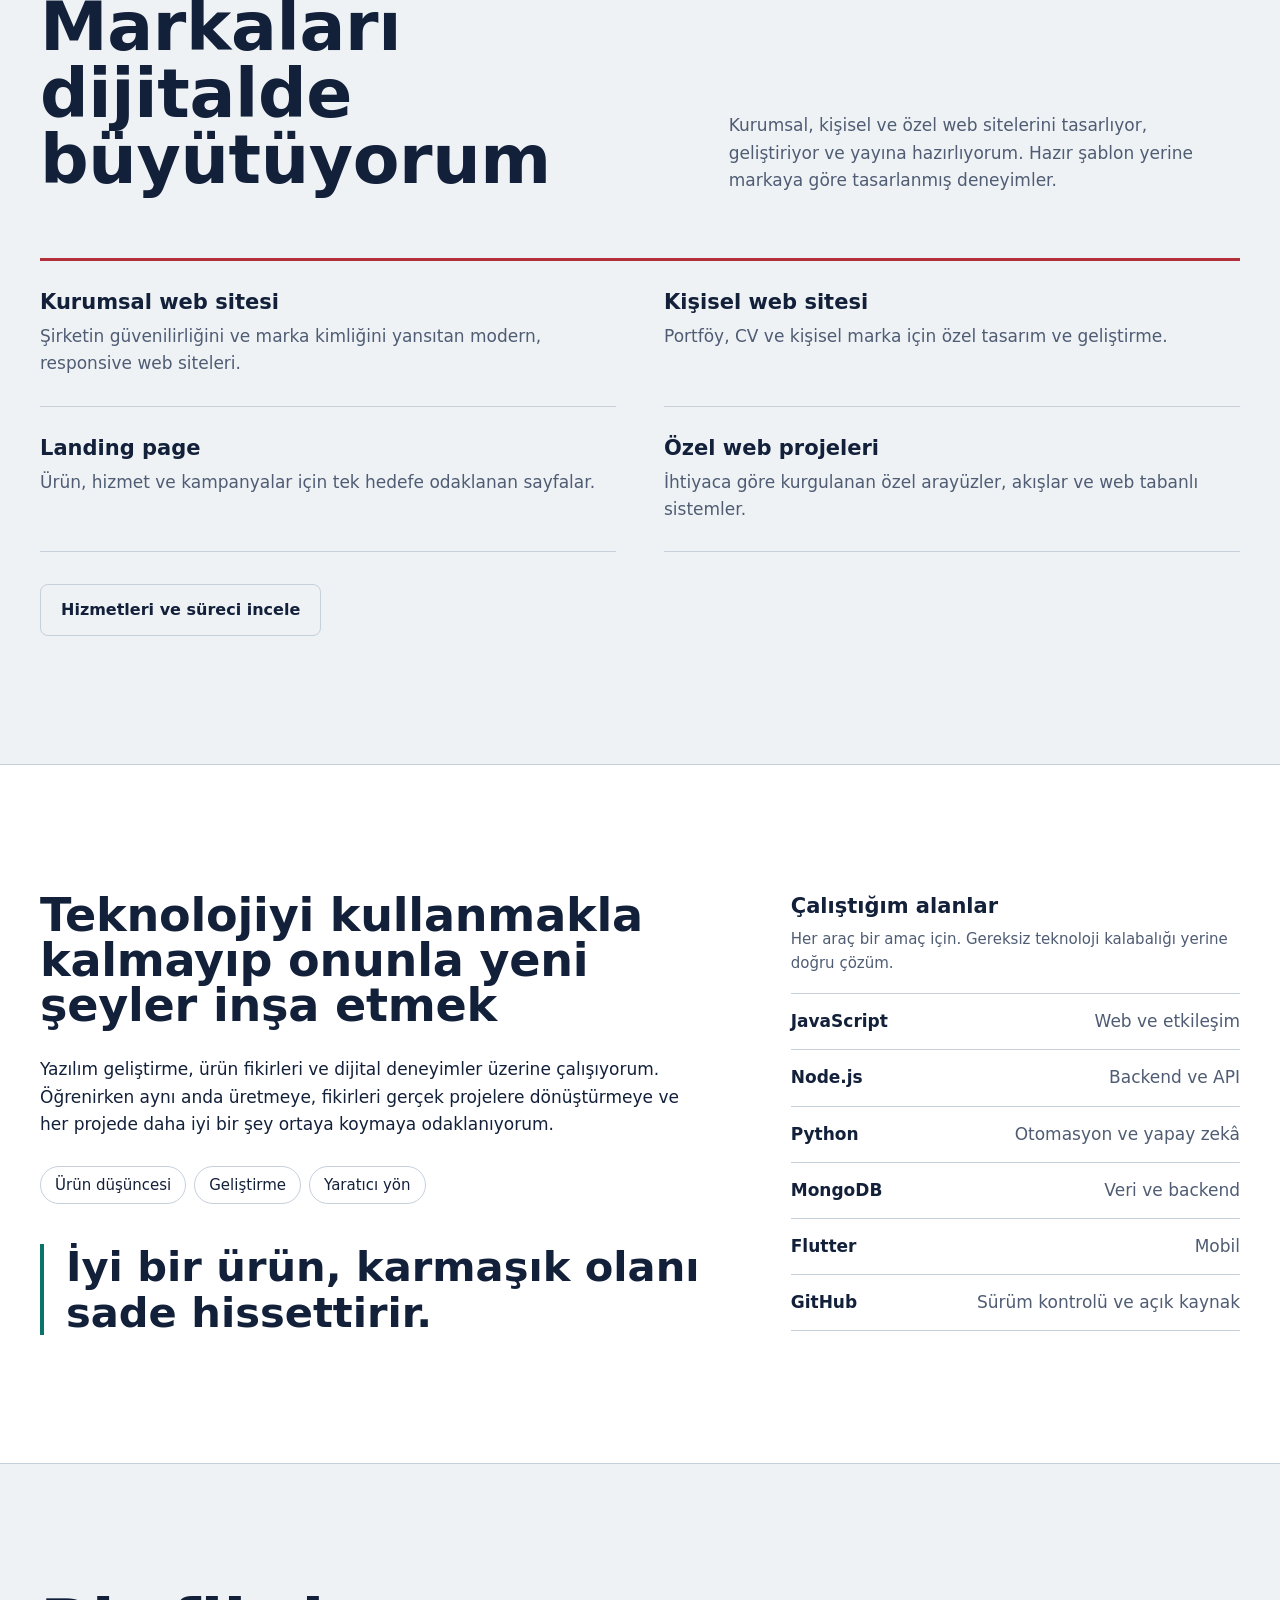
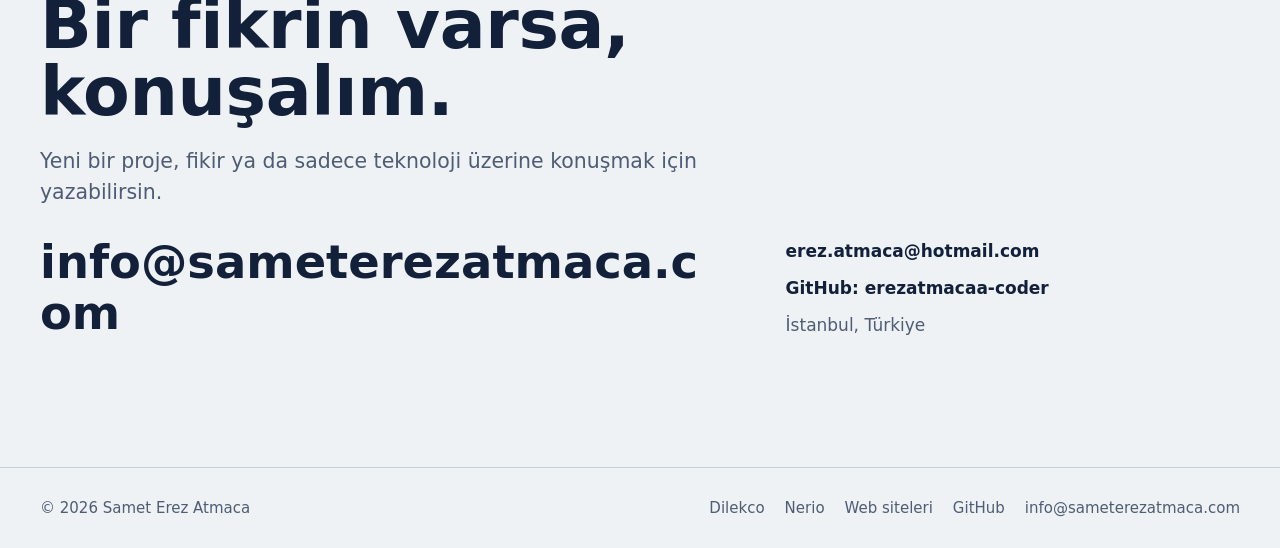
==== commit 8b0dc57f: "Redesign site; add Dilekco page; rename Mova to Nerio - New shared design (site.css, site-ui.js): po" ====
--- a/index.html
+++ b/index.html
@@ -1,114 +1,198 @@
 <!doctype html>
-<html lang="tr">
+<html lang="tr" class="no-js">
 <head>
 <meta charset="utf-8">
 <meta name="viewport" content="width=device-width,initial-scale=1">
-<meta http-equiv="Content-Security-Policy" content="default-src 'self'; base-uri 'self'; object-src 'none'; frame-ancestors 'none'; form-action 'self'; script-src 'self'; style-src 'self' 'unsafe-inline' https://fonts.googleapis.com; font-src 'self' https://fonts.gstatic.com; img-src 'self' data: https:; connect-src 'self' https://api.binance.com https://api.exchangerate-api.com; upgrade-insecure-requests;">
-<meta name="description" content="Samet Erez Atmaca — Developer, product builder and creator.">
-<meta name="theme-color" content="#0b0b0b">
-<meta property="og:title" content="Samet Erez Atmaca — Developer">
-<meta property="og:description" content="Fikirleri dijital ürünlere dönüştürüyorum.">
+<meta http-equiv="Content-Security-Policy" content="default-src 'self'; base-uri 'self'; object-src 'none'; form-action 'self'; script-src 'self'; style-src 'self' 'unsafe-inline' https://fonts.googleapis.com; font-src 'self' https://fonts.gstatic.com; img-src 'self' data: https:; connect-src 'self'; upgrade-insecure-requests;">
+<title>Samet Erez Atmaca — Yazılım geliştirici</title>
+<meta name="description" content="Samet Erez Atmaca: yazılım geliştirici ve ürün geliştirici. Dilekco, Nerio ve markalar için web siteleri.">
+<meta name="theme-color" content="#eef2f5">
+<meta property="og:title" content="Samet Erez Atmaca — Yazılım geliştirici">
+<meta property="og:description" content="Samet Erez Atmaca: yazılım geliştirici ve ürün geliştirici. Dilekco, Nerio ve markalar için web siteleri.">
 <meta property="og:type" content="website">
-<title>Samet Erez Atmaca — Developer</title>
-<style>
-:root{--bg:#f3f2ee;--ink:#10100f;--muted:#77746c;--line:#d8d5cd;--black:#0b0b0b;--white:#fff;--accent:#315cff;--max:1220px}*{box-sizing:border-box;margin:0;padding:0}html{scroll-behavior:smooth}body{background:var(--bg);color:var(--ink);font-family:Inter,ui-sans-serif,system-ui,-apple-system,BlinkMacSystemFont,"Segoe UI",sans-serif;line-height:1.4;overflow-x:hidden}a{color:inherit;text-decoration:none}button{font:inherit}.noise{position:fixed;inset:0;pointer-events:none;z-index:1000;opacity:.035;background-image:url("data:image/svg+xml,%3Csvg viewBox='0 0 180 180' xmlns='http://www.w3.org/2000/svg'%3E%3Cfilter id='n'%3E%3CfeTurbulence type='fractalNoise' baseFrequency='.8' numOctaves='3' stitchTiles='stitch'/%3E%3C/filter%3E%3Crect width='100%25' height='100%25' filter='url(%23n)' opacity='.5'/%3E%3C/svg%3E")}.site-header{height:82px;position:fixed;inset:0 0 auto;z-index:90;padding:0 max(24px,calc((100vw - var(--max))/2));display:flex;align-items:center;justify-content:space-between;background:rgba(243,242,238,.72);backdrop-filter:blur(20px);border-bottom:1px solid rgba(216,213,205,.7);transition:transform .45s cubic-bezier(.22,1,.36,1)}.brand{font-size:21px;font-weight:850;letter-spacing:-1.5px}.brand i{font-size:8px;font-style:normal;vertical-align:top;margin-left:2px}.desktop-nav{display:flex;gap:34px;font-size:13px;color:#66635c}.desktop-nav a{transition:.25s}.desktop-nav a:hover{color:#111}.menu-toggle{display:none;background:none;border:0;width:38px;height:38px}.menu-toggle span{display:block;height:1px;background:#111;width:22px;margin:6px auto}.mobile-menu{position:fixed;inset:82px 0 auto;z-index:80;background:var(--bg);display:none;padding:30px 24px;border-bottom:1px solid var(--line)}.mobile-menu a{display:block;font-size:28px;letter-spacing:-1px;padding:13px 0}.section{width:min(var(--max),calc(100% - 48px));margin:auto}.hero{min-height:100vh;padding-top:150px;display:flex;align-items:center;position:relative}.hero-grid{width:100%;display:grid;grid-template-columns:1.15fr .85fr;gap:90px;align-items:center}.kicker,.eyebrow{font-size:10px;letter-spacing:2.4px;color:var(--muted);font-weight:700}.kicker{display:flex;align-items:center;gap:9px;margin-bottom:30px}.live-dot{width:7px;height:7px;border-radius:50%;background:var(--accent);box-shadow:0 0 0 5px rgba(49,92,255,.08);animation:pulse 2s infinite}@keyframes pulse{50%{box-shadow:0 0 0 10px rgba(49,92,255,0)}}h1{font-size:clamp(66px,9.3vw,140px);line-height:.82;letter-spacing:-.085em;font-weight:800}h1 em,h2 em,.statement em{font-family:Georgia,serif;font-weight:400}.hero-lead{max-width:410px;margin:40px 0 30px;color:#68655e;font-size:17px;line-height:1.7}.hero-actions{display:flex;align-items:center;gap:25px}.btn{display:inline-flex;gap:28px;padding:15px 19px;border-radius:100px;font-size:13px;font-weight:750}.btn-dark{background:#111;color:#fff}.btn span{font-size:18px}.text-link{font-size:13px;font-weight:700;border-bottom:1px solid #111;padding-bottom:4px}.hero-art{height:500px;position:relative;display:grid;place-items:center}.orb{position:absolute;border:1px solid #d2cec5;border-radius:50%;animation:float 8s ease-in-out infinite}.orb-a{width:390px;height:390px}.orb-b{width:250px;height:250px;border-color:#c3bfb5;animation-delay:-3s}@keyframes float{50%{transform:translate(10px,-15px) rotate(4deg)}}.hero-card{width:230px;height:290px;background:#111;color:#fff;padding:24px;display:flex;flex-direction:column;justify-content:space-between;transform:rotate(5deg);box-shadow:30px 35px 70px rgba(0,0,0,.13);animation:cardFloat 6s ease-in-out infinite}.hero-card span{font-size:11px;color:#aaa}.hero-card strong{font-size:28px;line-height:.9;letter-spacing:-1.5px}.hero-card small{font-size:9px;letter-spacing:2px;color:#888}.hero-card-pro{padding:20px 22px}.hero-card-pro .card-top,.hero-card-pro .card-bottom{display:flex;justify-content:space-between;font-size:9px;letter-spacing:1.4px;color:#777}.hero-card-pro .card-top span:last-child{color:#8aa0ff}.hero-card-pro .card-core small{display:block;color:#777;letter-spacing:2px;font-size:9px;margin-bottom:14px}.hero-card-pro .card-core strong{display:block;font-size:36px;line-height:.84;letter-spacing:-2px}.hero-card-pro .card-line{height:1px;background:#2a2a2a;margin:24px 0}.hero-card-pro .card-core p{font-size:11px;line-height:1.5;color:#888;max-width:170px}.hero-card-pro .card-bottom{color:#666}@keyframes cardFloat{50%{transform:rotate(1deg) translateY(-10px)}}.scroll-cue{position:absolute;bottom:35px;left:0;font-size:9px;letter-spacing:2px;color:#888;display:flex;align-items:center;gap:10px}.scroll-cue span{width:36px;height:1px;background:#aaa}.section{padding-top:145px;padding-bottom:145px}.section-top{display:flex;justify-content:space-between;align-items:end;gap:50px;margin-bottom:55px}.section-top h2{font-size:clamp(50px,6.5vw,88px);line-height:.88;letter-spacing:-.075em;margin-top:14px}.section-top>p{max-width:360px;color:var(--muted);line-height:1.7;font-size:14px}.project-list{border-top:1px solid var(--line)}.project{display:grid;grid-template-columns:65px 1fr 55px;gap:25px;align-items:center;padding:42px 0;border-bottom:1px solid var(--line);transition:.35s}.project:hover{padding-left:18px}.project-index{font-size:11px;color:#999}.project-meta{font-size:9px;letter-spacing:2px;color:#999;margin-bottom:9px}.project h3{font-size:clamp(34px,4vw,56px);letter-spacing:-.06em;margin-bottom:10px}.project-main p{max-width:690px;color:#716e66;font-size:14px;line-height:1.65}.tags,.modal-tags{display:flex;flex-wrap:wrap;gap:7px;margin-top:18px}.tags span,.modal-tags span{border:1px solid var(--line);border-radius:100px;padding:6px 9px;font-size:9px;color:#777}.project-open{width:50px;height:50px;border:1px solid var(--line);border-radius:50%;background:transparent;cursor:pointer;transition:.3s;font-size:19px}.project:hover .project-open{background:#111;color:#fff;border-color:#111;transform:rotate(-45deg)}.mova-case{margin-top:90px;background:#111;color:#fff;border-radius:34px;overflow:hidden;position:relative}.mova-case:before{content:"";position:absolute;inset:0;background:radial-gradient(circle at 80% 20%,rgba(49,92,255,.25),transparent 35%);pointer-events:none}.case-hero{padding:70px;display:grid;grid-template-columns:1.1fr .9fr;gap:70px;align-items:end;position:relative}.case-label{font-size:10px;letter-spacing:2.3px;color:#777;margin-bottom:20px}.case-hero h3{font-size:clamp(55px,7vw,100px);letter-spacing:-.08em;line-height:.82}.case-hero h3 em{font-family:Georgia,serif;font-weight:400}.case-hero p{color:#aaa;max-width:440px;font-size:15px;line-height:1.8}.case-cta{display:inline-flex;margin-top:26px;padding:13px 18px;border-radius:999px;background:#fff;color:#111;font-size:12px;font-weight:800}.case-visual{margin:0 70px;height:290px;border:1px solid #292929;border-radius:26px;background:linear-gradient(145deg,#171717,#0d0d0d);position:relative;overflow:hidden}.case-map{position:absolute;inset:0;background:linear-gradient(135deg,transparent 48%,#242424 49%,transparent 50%),linear-gradient(25deg,transparent 48%,#222 49%,transparent 50%),radial-gradient(circle at 30% 65%,transparent 0 30px,#2c2c2c 31px 33px,transparent 34px),radial-gradient(circle at 72% 35%,transparent 0 20px,#2c2c2c 21px 23px,transparent 24px);opacity:.85}.case-pin{position:absolute;width:18px;height:18px;border-radius:50% 50% 50% 0;background:#315cff;transform:rotate(-45deg);box-shadow:0 0 0 8px rgba(49,92,255,.12)}.pin-a{left:27%;top:59%}.pin-b{left:70%;top:30%}.pin-c{left:56%;top:72%}.case-grid{display:grid;grid-template-columns:repeat(3,1fr);border-top:1px solid #292929;position:relative;margin-top:26px}.case-stat{padding:24px 28px;border-right:1px solid #292929}.case-stat:last-child{border-right:0}.case-stat b{display:block;font-size:10px;color:#666;margin-bottom:8px;letter-spacing:1px}.case-stat span{font-size:14px;color:#ddd}.case-detail{padding:45px 70px 70px;display:grid;grid-template-columns:1fr 1fr;gap:70px}.case-detail h4{font-size:13px;letter-spacing:1.4px;color:#777;margin-bottom:17px;text-transform:uppercase}.case-detail p{color:#aaa;font-size:14px;line-height:1.8}.case-tags{display:flex;gap:8px;flex-wrap:wrap;margin-top:25px}.case-tags span{padding:8px 11px;border:1px solid #2f2f2f;border-radius:999px;color:#bbb;font-size:10px}.about-section{padding-top:80px}.about-panel{background:#0d0d0d;color:#fff;border-radius:34px;padding:75px;display:grid;grid-template-columns:1fr .75fr;gap:90px;overflow:hidden;position:relative}.about-panel:after{content:"";position:absolute;width:500px;height:500px;border:1px solid #252525;border-radius:50%;right:-280px;bottom:-250px}.eyebrow.light{color:#777}.about-big{font-size:clamp(32px,4vw,57px);line-height:1.08;letter-spacing:-.055em;margin-top:30px}.about-right{display:flex;flex-direction:column;justify-content:space-between;gap:50px}.about-right>p{color:#a5a29a;font-size:15px;line-height:1.8}.about-facts{border-top:1px solid #292929}.about-facts div{padding:15px 0;border-bottom:1px solid #292929;display:flex;justify-content:space-between;font-size:11px}.about-facts b{color:#666}.about-facts span{color:#aaa}.stack-grid{display:grid;grid-template-columns:repeat(3,1fr);border-top:1px solid var(--line)}.stack-grid>div{padding:28px 0;border-bottom:1px solid var(--line);display:flex;flex-direction:column}.stack-grid small{color:#999;font-size:9px;margin-bottom:28px}.stack-grid strong{font-size:25px;letter-spacing:-1px}.stack-grid span{color:#888;font-size:11px;margin-top:4px}.statement{display:flex;align-items:center;gap:50px}.statement-line{height:1px;background:var(--line);flex:1}.statement p{font-size:clamp(25px,3.3vw,43px);letter-spacing:-.04em;line-height:1.05;min-width:45%}.contact-section{padding-bottom:120px}.contact-wrap{border-top:1px solid var(--line);padding-top:40px}.contact-wrap h2{font-size:clamp(62px,9vw,130px);line-height:.82;letter-spacing:-.085em;margin:35px 0 70px}.contact-bottom{display:flex;justify-content:space-between;gap:40px;align-items:end}.contact-bottom p{max-width:350px;color:#777;font-size:13px;line-height:1.7}.email-link{font-size:clamp(17px,2vw,25px);font-weight:700;border-bottom:1px solid #111;padding-bottom:6px;line-height:1.5}.site-header+main{min-height:100vh}footer{border-top:1px solid var(--line);padding:28px max(24px,calc((100vw - var(--max))/2));display:flex;justify-content:space-between;color:#777;font-size:11px}footer>div{display:flex;gap:20px}footer strong{color:#111}.modal{position:fixed;inset:0;z-index:200;display:none;align-items:center;justify-content:center;padding:20px}.modal.open{display:flex}.modal-backdrop{position:absolute;inset:0;background:rgba(0,0,0,.55);backdrop-filter:blur(12px)}.modal-window{position:relative;background:#f4f3ef;width:min(700px,100%);padding:55px;border-radius:25px;z-index:2;box-shadow:0 40px 100px #0003}.modal-close{position:absolute;right:20px;top:15px;border:0;background:none;font-size:32px;cursor:pointer}.modal-number{font-size:10px;color:#999}.modal-category{font-size:9px;letter-spacing:2px;color:#888;margin-top:25px}.modal-title{font-size:65px;letter-spacing:-.07em;margin:8px 0}.modal-description{color:#6f6c65;line-height:1.7;max-width:560px}.modal-link{display:inline-block;margin-top:28px;border-bottom:1px solid #111;font-weight:700;font-size:13px}.reveal{opacity:0;transform:translateY(30px);transition:opacity .8s ease,transform .8s ease}.reveal.in{opacity:1;transform:none}.cursor-dot,.cursor-ring{position:fixed;pointer-events:none;z-index:1001;border-radius:50%;transform:translate(-50%,-50%)}.cursor-dot{width:6px;height:6px;background:#111}.cursor-ring{width:30px;height:30px;border:1px solid #111;transition:width .2s,height .2s}.cursor-ring.big{width:55px;height:55px}@media(max-width:850px){.desktop-nav{display:none}.menu-toggle{display:block}.hero{padding-top:130px}.hero-grid{grid-template-columns:1fr;gap:35px}.hero-art{height:350px}.hero-card{width:190px;height:240px}.orb-a{width:300px;height:300px}.orb-b{width:190px;height:190px}.scroll-cue{display:none}.section{padding-top:95px;padding-bottom:95px}.section-top{display:block}.section-top>p{margin-top:22px}.about-panel{grid-template-columns:1fr;padding:45px 30px;gap:50px}.stack-grid{grid-template-columns:1fr 1fr}.contact-bottom{display:block}.contact-bottom p{margin-bottom:28px}.modal-window{padding:35px}.modal-title{font-size:50px}.case-hero,.case-detail{grid-template-columns:1fr;padding:45px 28px;gap:35px}.case-visual{margin:0 28px}.case-grid{grid-template-columns:1fr}.case-stat{border-right:0;border-bottom:1px solid #292929}.case-stat:last-child{border-bottom:0}.mova-case{margin-top:55px}}@media(max-width:560px){.section{width:min(calc(100% - 30px),var(--max))}.hero{padding-top:120px}.hero h1{font-size:62px}.hero-lead{font-size:15px}.project{grid-template-columns:1fr 48px}.project-index{display:none}.project h3{font-size:36px}.stack-grid{grid-template-columns:1fr}.statement{display:block}.statement-line{margin-bottom:30px}footer{display:block}footer>div{margin-bottom:8px}.cursor-dot,.cursor-ring{display:none}}
-
-.profile-photo-wrap{margin-top:34px;display:flex;align-items:center;gap:22px}.profile-photo{width:92px;height:92px;object-fit:cover;border-radius:50%;border:1px solid #2b2b2b;filter:grayscale(8%);box-shadow:0 12px 30px rgba(0,0,0,.18)}.profile-photo-copy{display:flex;flex-direction:column;gap:5px}.profile-photo-copy strong{font-size:16px;color:#fff}.profile-photo-copy span{font-size:10px;color:#777;letter-spacing:1.2px} .contact-emails{display:flex;flex-direction:column;gap:10px;align-items:flex-end}.contact-emails a{font-size:clamp(17px,2vw,25px);font-weight:700;border-bottom:1px solid #111;padding-bottom:6px} @media(max-width:850px){.contact-emails{align-items:flex-start}}
-
-.web-services{padding-top:80px}.web-services-box{background:#111;color:#fff;border-radius:34px;padding:70px}.web-services-head{display:flex;justify-content:space-between;gap:40px;align-items:end}.web-services-head h2{font-size:clamp(48px,6vw,82px);line-height:.88;letter-spacing:-.075em;margin-top:14px}.web-services-head p{max-width:360px;color:#999;font-size:13px;line-height:1.7}.service-grid{display:grid;grid-template-columns:repeat(2,1fr);gap:12px;margin-top:48px}.service-card{padding:28px;border:1px solid #292929;border-radius:20px;transition:.3s}.service-card:hover{transform:translateY(-4px);border-color:#444}.service-card small{display:block;color:#666;font-size:9px;letter-spacing:1.8px;margin-bottom:22px}.service-card h3{font-size:25px;letter-spacing:-.04em;margin-bottom:8px}.service-card p{color:#999;font-size:12px;line-height:1.7}.service-link{display:inline-flex;margin-top:25px;padding:10px 14px;border:1px solid #343434;border-radius:999px;font-size:10px}.service-link:hover{background:#fff;color:#111}@media(max-width:850px){.web-services-box{padding:45px 30px}.web-services-head{display:block}.web-services-head p{margin-top:20px}.service-grid{grid-template-columns:1fr}}
-
-.web-services-box{position:relative;overflow:hidden}.web-services .service-grid{position:relative;display:grid;grid-template-columns:repeat(2,minmax(0,1fr));gap:12px;margin-top:48px}.web-services .service-card{position:relative;min-width:0}.main-web-details-cta a{display:inline-flex;align-items:center;gap:18px;border:1px solid #454545;background:transparent;color:#fff;padding:14px 20px;border-radius:999px;font-size:12px;font-weight:800}.main-web-details-cta a:hover{background:#fff;color:#111}@media(max-width:850px){.web-services .service-grid{grid-template-columns:1fr;gap:12px}}
-
-.web-services-box{position:relative;overflow:hidden}.web-services .service-grid{position:relative;display:grid;grid-template-columns:repeat(2,minmax(0,1fr));gap:12px;margin-top:48px}.web-services .service-card{position:relative;min-width:0}.main-web-details-cta{position:relative;display:flex;justify-content:center;margin:34px 0 0}.main-web-details-cta a{display:inline-flex;align-items:center;gap:18px;border:1px solid #454545;background:transparent;color:#fff;padding:14px 20px;border-radius:999px;font-size:12px;font-weight:800}.main-web-details-cta a:hover{background:#fff;color:#111}@media(max-width:850px){.web-services .service-grid{grid-template-columns:1fr;gap:12px}}
-.main-web-details-cta{margin:28px 0 0;display:flex;justify-content:flex-end}.main-web-details-cta a{display:inline-flex;align-items:center;gap:18px;background:#111;color:#fff;padding:15px 20px;border-radius:999px;font-size:12px;font-weight:800;transition:transform .25s}.main-web-details-cta a:hover{transform:translateY(-2px)}
-
-.web-services-box{position:relative;overflow:hidden}.web-services .service-grid{position:relative;display:grid;grid-template-columns:repeat(2,minmax(0,1fr));gap:12px;margin-top:48px}.web-services .service-card{position:relative;min-width:0}.main-web-details-cta{position:relative;display:flex;justify-content:center;margin:34px 0 0}.main-web-details-cta a{display:inline-flex;align-items:center;gap:18px;border:1px solid #454545;background:transparent;color:#fff;padding:14px 20px;border-radius:999px;font-size:12px;font-weight:800}.main-web-details-cta a:hover{background:#fff;color:#111}@media(max-width:850px){.web-services .service-grid{grid-template-columns:1fr;gap:12px}}
-
-.web-services-box{position:relative;overflow:hidden}.web-services .service-grid{position:relative;display:grid;grid-template-columns:repeat(2,minmax(0,1fr));gap:12px;margin-top:48px}.web-services .service-card{position:relative;min-width:0}.main-web-details-cta{position:relative;display:flex;justify-content:center;margin:34px 0 0}.main-web-details-cta a{display:inline-flex;align-items:center;gap:18px;border:1px solid #454545;background:transparent;color:#fff;padding:14px 20px;border-radius:999px;font-size:12px;font-weight:800}.main-web-details-cta a:hover{background:#fff;color:#111}@media(max-width:850px){.web-services .service-grid{grid-template-columns:1fr;gap:12px}}
-
-.web-services-box{position:relative;overflow:hidden}.web-services .service-grid{position:relative;display:grid;grid-template-columns:repeat(2,minmax(0,1fr));gap:12px;margin-top:48px}.web-services .service-card{position:relative;min-width:0}.main-web-details-cta{position:relative;display:flex;justify-content:center;margin:34px 0 0}.main-web-details-cta a{display:inline-flex;align-items:center;gap:18px;border:1px solid #454545;background:transparent;color:#fff;padding:14px 20px;border-radius:999px;font-size:12px;font-weight:800}.main-web-details-cta a:hover{background:#fff;color:#111}@media(max-width:850px){.web-services .service-grid{grid-template-columns:1fr;gap:12px}}
-</style>
-
-<style id="web-detail-view-system">
-.main-web-details-cta{margin:34px 0 0;display:flex;justify-content:center;position:relative;z-index:3}
-.main-web-details-cta button{display:inline-flex;align-items:center;gap:20px;border:1px solid #777;background:transparent;color:#fff;padding:17px 32px;border-radius:999px;font-size:12px;font-weight:800;letter-spacing:1.6px;cursor:pointer;transition:.28s}
-.main-web-details-cta button:hover{background:#fff;color:#111;border-color:#fff;transform:translateY(-2px)}
-.main-web-details-cta button span{font-size:18px;line-height:0}
-.web-details-modal{display:none;position:fixed;inset:0;z-index:9999;align-items:center;justify-content:center;padding:20px}
-.web-details-modal.open{display:flex}
-.web-details-backdrop{position:absolute;inset:0;background:rgba(0,0,0,.6);backdrop-filter:blur(14px)}
-.web-details-dialog{position:relative;width:min(760px,100%);max-height:min(820px,90vh);overflow:auto;background:#f3f2ee;color:#111;border-radius:28px;padding:48px;box-shadow:0 35px 100px rgba(0,0,0,.3)}
-.web-details-close{position:absolute;right:18px;top:14px;border:0;background:transparent;font-size:34px;line-height:1;cursor:pointer;color:#111}
-.web-details-kicker{font-size:10px;letter-spacing:2.4px;color:#777;font-weight:800}
-.web-details-dialog h3{font-size:clamp(48px,7vw,76px);letter-spacing:-.07em;line-height:.9;margin:14px 0 18px}
-.web-details-intro{max-width:590px;color:#706d66;font-size:14px;line-height:1.75}
-.web-details-list{margin-top:30px;border-top:1px solid #d8d5cd}
-.web-details-list article{display:grid;grid-template-columns:42px 1fr;gap:20px;padding:24px 0;border-bottom:1px solid #d8d5cd}
-.web-details-list article>span{font-size:10px;color:#999;padding-top:6px}
-.web-details-list h4{font-size:22px;letter-spacing:-.035em;margin-bottom:6px}
-.web-details-list p{color:#777;font-size:13px;line-height:1.7}
-.web-details-more{display:inline-flex;margin-top:28px;align-items:center;gap:16px;background:#111;color:#fff;padding:14px 18px;border-radius:999px;font-size:12px;font-weight:800}
-@media(max-width:620px){.web-details-dialog{padding:34px 24px;border-radius:24px}.web-details-dialog h3{font-size:48px}.web-details-list h4{font-size:20px}.main-web-details-cta button{width:100%;justify-content:center}}
-</style>
-
+<meta property="og:url" content="https://sameterezatmaca.com/">
+<link rel="canonical" href="https://sameterezatmaca.com/">
+<link rel="icon" href="data:image/svg+xml,%3Csvg xmlns='http://www.w3.org/2000/svg' viewBox='0 0 24 32'%3E%3Cpath d='M0 12a12 12 0 0 1 24 0v20H0z' fill='%2313203a'/%3E%3C/svg%3E">
+<link rel="preconnect" href="https://fonts.googleapis.com">
+<link rel="preconnect" href="https://fonts.gstatic.com" crossorigin>
+<link rel="stylesheet" href="https://fonts.googleapis.com/css2?family=Bricolage+Grotesque:opsz,wdth,wght@12..96,75..100,300..800&amp;display=swap">
+<link rel="stylesheet" href="site.css">
+<script src="site-ui.js"></script>
 </head>
 <body>
-<div class="noise"></div><div class="cursor-dot"></div><div class="cursor-ring"></div>
-<header class="site-header"><a class="brand" href="#top">SEA<i>®</i></a><nav class="desktop-nav"><a href="#work">Projeler</a><a href="#about">Hakkımda</a><a href="#stack">Stack</a><a href="web-siteleri.html">Web Siteleri</a><a href="#contact">İletişim</a></nav><button class="menu-toggle" aria-label="Menüyü aç"><span></span><span></span></button></header>
-<div class="mobile-menu"><a href="#work">Projeler</a><a href="#about">Hakkımda</a><a href="#stack">Stack</a><a href="web-siteleri.html">Web Siteleri</a><a href="#contact">İletişim</a></div>
-<main id="top">
-<section class="hero section"><div class="hero-grid"><div class="hero-copy reveal"><div class="kicker"><span class="live-dot"></span> DEVELOPER / BUILDER / CREATOR</div><h1>Fikirleri<br><em>ürüne</em><br>çeviriyorum.</h1><p class="hero-lead">Yazılım, ürün tasarımı ve teknolojiyle gerçek problemleri çözmeye odaklanan kişisel çalışma alanım.</p><div class="hero-actions"><a class="btn btn-dark magnetic" href="#work">Projeleri keşfet <span>↘</span></a></div></div><div class="hero-art reveal"><div class="orb orb-a"></div><div class="orb orb-b"></div><div class="hero-card hero-card-pro"><div class="card-top"><span>SEA / 001</span><span>AVAILABLE</span></div><div class="card-core"><small>PRODUCT BUILDER</small><strong>IDEA →<br>PRODUCT</strong><div class="card-line"></div><p>Building digital experiences with purpose.</p></div><div class="card-bottom"><span>IST / TR</span><span>2026</span></div></div></div></div><div class="scroll-cue"><span></span> SCROLL TO EXPLORE</div></section>
-<section id="work" class="section"><div class="section-top reveal"><div><span class="eyebrow">01 / SELECTED WORK</span><h2>Üzerinde<br>çalıştıklarım</h2></div><p>Fikirden prototipe, prototipten ürüne. Her proje ayrı bir problem çözme alanı.</p></div><div class="project-list"><article class="project reveal" data-project="mova"><div class="project-index">01</div><div class="project-main"><div class="project-meta">PRODUCT / SOCIAL / MOBILE</div><h3>Mova</h3><p>Şehirleri ve insanları gerçek dünyadaki deneyimler üzerinden birbirine bağlayan yeni nesil sosyal keşif platformu.</p><div class="tags"><span>Node.js</span><span>MongoDB</span><span>Product Design</span><span>Mobile</span></div></div><button class="project-open" aria-label="Mova detaylarını aç">↗</button></article><article class="project reveal" data-project="portfolio"><div class="project-index">02</div><div class="project-main"><div class="project-meta">WEB / PERSONAL BRAND</div><h3>Personal Brand</h3><p>Kişisel çalışmaların, deneylerin ve üretim sürecinin tek bir dijital kimlik altında toplandığı alan.</p><div class="tags"><span>HTML</span><span>CSS</span><span>JavaScript</span></div></div><button class="project-open" aria-label="Personal Brand detaylarını aç">↗</button></article><article class="project reveal" data-project="lab"><div class="project-index">03</div><div class="project-main"><div class="project-meta">EXPERIMENTS / R&amp;D</div><h3>Digital Lab</h3><p>Yeni teknolojiler, arayüz fikirleri ve küçük ürün deneyleri. Sürekli öğrenme ve deneme alanı.</p><div class="tags"><span>Experiments</span><span>AI</span><span>Creative Code</span></div></div><button class="project-open" aria-label="Digital Lab detaylarını aç">↗</button></article></div>
-<div class="mova-case reveal"><div class="case-hero"><div><div class="case-label">FEATURED CASE STUDY / 01</div><h3>Mova<br><em>Gerçek dünya,</em><br>dijitalde</h3></div><div><p>Mova, sosyal keşfi harita, mekanlar ve gerçek hayattaki deneyimlerle birleştiren bir ürün fikri. Amaç yalnızca içerik tüketmek değil; insanları dışarı çıkaran, keşfe yönlendiren bir sosyal katman oluşturmak.</p><a class="case-cta" href="mova.html">CASE STUDY'Yİ AÇ →</a></div></div><div class="case-visual"><div class="case-map"></div><span class="case-pin pin-a"></span><span class="case-pin pin-b"></span><span class="case-pin pin-c"></span></div><div class="case-grid"><div class="case-stat"><b>PROBLEM</b><span>Şehir içi keşfi sosyal hale getirmek</span></div><div class="case-stat"><b>ÇÖZÜM</b><span>Harita + topluluk + gerçek deneyim</span></div><div class="case-stat"><b>ODAK</b><span>Mobil ürün / sosyal etkileşim</span></div></div><div class="case-detail"><div><h4>Ne çözüyor?</h4><p>İnsanların yakınındaki ilgi çekici noktaları, etkinlikleri ve deneyimleri tek bir akışta keşfetmesini hedefliyor. Ürün yaklaşımı; içerik, konum ve topluluk sinyalini aynı deneyimde buluşturuyor.</p></div><div><h4>Teknoloji yaklaşımı</h4><p>Ürünü modüler ve ölçeklenebilir düşünerek backend, veri ve mobil deneyimi birlikte kurguluyorum.</p><div class="case-tags"><span>Node.js</span><span>MongoDB</span><span>Firebase</span><span>Mobile</span><span>Maps</span></div></div></div></div></section>
+<a class="skip" href="#icerik">İçeriğe geç</a>
+<header class="site-header">
+  <div class="wrap header-inner">
+    <a class="brand" href="index.html"><span class="brand-mark" aria-hidden="true"></span>Samet Erez Atmaca</a>
+    <nav class="site-nav" id="site-nav" aria-label="Ana menü"><ul><li><a href="index.html#projeler">Projeler</a></li><li><a href="dilekco.html">Dilekco</a></li><li><a href="nerio.html">Nerio</a></li><li><a href="web-siteleri.html">Web siteleri</a></li><li><a href="index.html#hakkimda">Hakkımda</a></li><li><a href="index.html#iletisim">İletişim</a></li></ul></nav>
+    <button class="icon-btn theme-toggle" type="button" aria-label="Temayı değiştir"><svg viewBox="0 0 20 20" aria-hidden="true"><circle cx="10" cy="10" r="7.25" fill="none" stroke="currentColor" stroke-width="1.5"/><path d="M10 2.75a7.25 7.25 0 0 1 0 14.5z" fill="currentColor"/></svg></button>
+    <button class="icon-btn nav-toggle" type="button" aria-expanded="false" aria-controls="site-nav" aria-label="Menüyü aç"><svg viewBox="0 0 20 20" aria-hidden="true"><path d="M3 6h14M3 10h14M3 14h14" stroke="currentColor" stroke-width="1.6" fill="none"/></svg></button>
+  </div>
+</header>
+<main id="icerik">
 
-<section id="web-sites" class="section web-services">
-  <div class="web-services-box reveal">
-    <div class="web-services-head">
-      <div><span class="eyebrow" style="color:#777">02 / WEB DEVELOPMENT</span><h2>Markaları<br><em>dijitalde</em> büyütüyorum</h2></div>
-      <p>Kurumsal, kişisel ve özel web sitelerini tasarlıyor, geliştiriyor ve yayına hazırlıyorum. Hazır şablon yerine markaya göre tasarlanmış deneyimler.</p>
-    </div>
-    <div class="service-grid">
-      <div class="service-card"><small>01 / BUSINESS</small><h3>Kurumsal Web Sitesi</h3><p>Şirketin güvenilirliğini ve marka kimliğini yansıtan modern responsive web siteleri.</p></div><div class="main-web-details-cta"><button type="button" id="webDetailsOpen">DETAYLARI GÖR <span>→</span></button></div>
-      <div class="service-card"><small>02 / PERSONAL</small><h3>Kişisel Web Sitesi</h3><p>Portföy, CV ve kişisel marka için özel tasarım ve geliştirme.</p></div>
-      <div class="service-card"><small>03 / CAMPAIGN</small><h3>Landing Page</h3><p>Ürün, hizmet ve kampanyalar için tek hedefe odaklanan sayfalar.</p></div>
-      <div class="service-card"><small>04 / CUSTOM</small><h3>Özel Web Projeleri</h3><p>İhtiyaca göre kurgulanan özel arayüzler, akışlar ve web tabanlı sistemler.</p></div>
+<section class="wrap hero">
+  <div>
+    <p class="hero-who">Samet Erez Atmaca <span>— yazılım ve ürün geliştirici, İstanbul</span></p>
+    <h1 class="display">Fikirleri ürüne çeviriyorum.</h1>
+    <p class="lede">Yazılım, ürün tasarımı ve teknolojiyle gerçek problemleri çözmeye odaklanan kişisel çalışma alanım.</p>
+    <div class="actions">
+      <a class="btn" href="#projeler">Projelere bak</a>
+      <a class="btn ghost" href="mailto:info@sameterezatmaca.com">E-posta gönder</a>
     </div>
   </div>
-    
+  <figure class="arch">
+    <img src="photo.jpg" width="1152" height="1536" alt="Samet Erez Atmaca, arkasında İstanbul Boğazı ve köprü">
+  </figure>
+</section>
 
-    
+<section class="wrap section" id="projeler" aria-labelledby="projeler-baslik" style="padding-top:0">
+  <div class="section-head">
+    <h2 id="projeler-baslik">Üzerinde çalıştıklarım</h2>
+    <p>Fikirden prototipe, prototipten ürüne. Her proje ayrı bir problem çözme alanı.</p>
+  </div>
+  <ul class="index">
+    <li><a class="index-row" href="dilekco.html" style="--c:var(--cobalt)"><span class="index-mark" aria-hidden="true"></span><span class="index-name">Dilekco</span><span class="index-desc">Avukatlar ve hukuk büroları için Türkçe hukuk çalışma alanı: resmî mevzuata dayanan dilekçe, araştırma ve sözleşme.</span><span class="index-status">Yayında</span></a></li>
+    <li><a class="index-row" href="nerio.html" style="--c:var(--teal)"><span class="index-mark" aria-hidden="true"></span><span class="index-name">Nerio</span><span class="index-desc">Etkinlikler, hikâyeler, anılar ve konuma dayalı şehir rotaları için sosyal deneyim.</span><span class="index-status">Geliştiriliyor</span></a></li>
+    <li><a class="index-row" href="web-siteleri.html" style="--c:var(--tulip)"><span class="index-mark" aria-hidden="true"></span><span class="index-name">Web siteleri</span><span class="index-desc">Kurumsal, kişisel ve özel web sitelerini tasarlıyor, geliştiriyor ve yayına hazırlıyorum.</span><span class="index-status">Hizmet</span></a></li>
+  </ul>
+</section>
 
-    
+<section class="field" aria-labelledby="dilekco-baslik">
+  <div class="wrap section field-grid">
+    <div>
+      <p class="kind">Hukuk çalışma alanı</p>
+      <h2 id="dilekco-baslik">Dilekco</h2>
+      <p class="lede">Avukatlar ve hukuk büroları için dilekçe, araştırma ve sözleşme hazırlığını resmî mevzuata dayandıran; dava, müvekkil ve belgeleri tek yerde tutan çalışma alanı.</p>
+      <ul class="ticks">
+        <li>Yanıtlarda ilgili mevzuat maddeleri kaynak olarak verilir (mevzuat.gov.tr)</li>
+        <li>Dava, müvekkil, belge, takvim ve masraf takibi</li>
+        <li>Büro ekibi için dosya atama, devir ve görev notu</li>
+        <li>Claude ve ChatGPT için MCP bağlantısı</li>
+      </ul>
+      <div class="actions">
+        <a class="btn" href="https://mizan.mizan-hukuk.workers.dev" target="_blank" rel="noopener">Dilekco'yu aç <svg viewBox="0 0 16 16" fill="none" stroke="currentColor" stroke-width="1.8" aria-hidden="true"><path d="M5 11 11 5M6 5h5v5"/></svg></a>
+        <a class="btn ghost" href="dilekco.html">Özellikler ve paketler</a>
+      </div>
+    </div>
+      <div class="doc" aria-hidden="true">
+        <p class="doc-title">Dilekçe taslağı</p>
+        <p class="doc-sub">Asliye Hukuk Mahkemesi’ne</p>
+        <div class="doc-line"></div><div class="doc-line m"></div><div class="doc-line"></div><div class="doc-line s"></div>
+        <div class="doc-cite"><span><b>Dayanak madde</b>Kaynak: mevzuat.gov.tr resmî metni</span></div>
+        <div class="doc-line"></div><div class="doc-line m"></div><div class="doc-line s"></div>
+        <div class="doc-foot"><span>PDF · Word</span><span>Sürüm 3</span></div>
+      </div>
+  </div>
+</section>
 
-    </section>
-<section id="about" class="section about-section"><div class="about-panel reveal"><div class="about-left"><span class="eyebrow light">02 / ABOUT</span><div class="about-big">Teknolojiyi sadece kullanmak değil, onunla <em>yeni şeyler inşa etmek</em> ilgimi çekiyor.</div></div><div class="profile-photo-wrap"><img class="profile-photo" src="photo.jpg" alt="Samet Erez Atmaca"><div class="profile-photo-copy"><strong>Samet Erez Atmaca</strong><span>DEVELOPER / PRODUCT BUILDER</span></div></div><div class="about-right"><p>Yazılım geliştirme, ürün fikirleri ve dijital deneyimler üzerine çalışıyorum. Öğrenirken aynı anda üretmeye, fikirleri gerçek projelere dönüştürmeye ve her projede daha iyi bir şey ortaya koymaya odaklanıyorum.</p><div class="about-facts"><div><b>01</b><span>Product thinking</span></div><div><b>02</b><span>Development</span></div><div><b>03</b><span>Creative direction</span></div></div></div></div></section>
-<section id="stack" class="section stack-section"><div class="section-top reveal"><div><span class="eyebrow">03 / TOOLBOX</span><h2>Çalıştığım<br>alanlar</h2></div><p>Her araç bir amaç için. Gereksiz teknoloji kalabalığı yerine doğru çözüm.</p></div><div class="stack-grid reveal"><div><small>01</small><strong>JavaScript</strong><span>Web / Interaction</span></div><div><small>02</small><strong>Node.js</strong><span>Backend / APIs</span></div><div><small>03</small><strong>Python</strong><span>Automation / AI</span></div><div><small>04</small><strong>MongoDB</strong><span>Data / Backend</span></div><div><small>05</small><strong>Flutter</strong><span>Mobile</span></div><div><small>06</small><strong>GitHub</strong><span>Version / Open Source</span></div></div></section>
-<section class="statement section reveal"><div class="statement-line"></div><p>“İyi bir ürün, karmaşık olanı <em>sade hissettirir.</em>”</p></section>
-<section id="contact" class="section contact-section"><div class="contact-wrap reveal"><span class="eyebrow">04 / CONTACT</span><h2>Bir fikrin varsa,<br><em>konuşalım.</em></h2><div class="contact-bottom"><p>Yeni bir proje, fikir veya sadece teknoloji üzerine konuşmak için ulaşabilirsin.</p><a class="email-link magnetic" href="mailto:info@sameterezatmaca.com,erez.atmaca@hotmail.com">info@sameterezatmaca.com ↗<br>erez.atmaca@hotmail.com ↗</a></div></div></section>
+<section class="field nerio" aria-labelledby="nerio-baslik">
+  <div class="wrap section field-grid">
+    <div>
+      <p class="kind">Sosyal deneyim, mobil ve web</p>
+      <h2 id="nerio-baslik">Nerio</h2>
+      <p class="lede">Yakınındaki etkinlikleri haritada bul, katıl, insanlarla tanış. Yaşadıkların hikâye ve anı olarak kalsın; şehri rotalarla keşfet.</p>
+      <ul class="ticks">
+        <li>Konumuna göre etkinlik keşfi ve canlı harita</li>
+        <li>Mekânlarda 24 saatlik hikâyeler</li>
+        <li>Etkinlik sonrası fotoğraflar ve kişisel keşif haritası</li>
+        <li>Yürüyüş, koşu ve bisiklet için şehir rotaları</li>
+      </ul>
+      <div class="actions">
+        <a class="btn" href="nerio.html">Nerio'yu incele</a>
+      </div>
+    </div>
+      <div class="route" aria-hidden="true">
+        <svg viewBox="0 0 400 400" fill="none">
+          <g stroke="rgba(255,255,255,.14)" stroke-width="1">
+            <path d="M0 90h400M0 170h400M0 250h400M0 330h400M70 0v400M160 0v400M250 0v400M330 0v400"/>
+            <path d="M0 300 140 210 220 240 400 120" stroke-width="10" stroke="rgba(255,255,255,.07)"/>
+          </g>
+          <path d="M70 330C90 270 130 260 160 250s60-40 90-80 60-40 80-80" stroke="#fff" stroke-width="4" stroke-linecap="round" stroke-dasharray="2 12"/>
+          <g fill="#fff">
+            <path d="M70 318a14 14 0 0 1 28 0c0 14-14 26-14 26s-14-12-14-26z" transform="translate(-14 -6)"/>
+            <circle cx="160" cy="250" r="7"/>
+            <circle cx="250" cy="170" r="7"/>
+          </g>
+          <g>
+            <path d="M318 74a20 20 0 0 1 40 0v34h-40z" fill="#fff" transform="translate(-8 -14)"/>
+            <circle cx="330" cy="66" r="6" fill="#075f56"/>
+          </g>
+          <g font-family="Bricolage Grotesque, system-ui, sans-serif" font-size="15" fill="#fff">
+            <text x="176" y="262">Etkinlik</text>
+            <text x="266" y="182">Hikâye</text>
+            <text x="252" y="128">Anı</text>
+          </g>
+        </svg>
+      </div>
+  </div>
+</section>
+
+<section class="wrap section" aria-labelledby="web-baslik">
+  <div class="section-head">
+    <h2 id="web-baslik">Markaları dijitalde büyütüyorum</h2>
+    <p>Kurumsal, kişisel ve özel web sitelerini tasarlıyor, geliştiriyor ve yayına hazırlıyorum. Hazır şablon yerine markaya göre tasarlanmış deneyimler.</p>
+  </div>
+  <div class="services tulip-rule">
+    <div class="service"><h3>Kurumsal web sitesi</h3><p>Şirketin güvenilirliğini ve marka kimliğini yansıtan modern, responsive web siteleri.</p></div>
+    <div class="service"><h3>Kişisel web sitesi</h3><p>Portföy, CV ve kişisel marka için özel tasarım ve geliştirme.</p></div>
+    <div class="service"><h3>Landing page</h3><p>Ürün, hizmet ve kampanyalar için tek hedefe odaklanan sayfalar.</p></div>
+    <div class="service"><h3>Özel web projeleri</h3><p>İhtiyaca göre kurgulanan özel arayüzler, akışlar ve web tabanlı sistemler.</p></div>
+  </div>
+  <div class="actions"><a class="btn ghost" href="web-siteleri.html">Hizmetleri ve süreci incele</a></div>
+</section>
+
+<section class="band" id="hakkimda" aria-labelledby="hakkimda-baslik">
+  <div class="wrap section about">
+    <div>
+      <h2 class="h2-sm" id="hakkimda-baslik">Teknolojiyi kullanmakla kalmayıp onunla yeni şeyler inşa etmek</h2>
+      <div class="prose" style="margin-top:28px">
+        <p>Yazılım geliştirme, ürün fikirleri ve dijital deneyimler üzerine çalışıyorum. Öğrenirken aynı anda üretmeye, fikirleri gerçek projelere dönüştürmeye ve her projede daha iyi bir şey ortaya koymaya odaklanıyorum.</p>
+      </div>
+      <ul class="focus-list" aria-label="Odak alanları"><li>Ürün düşüncesi</li><li>Geliştirme</li><li>Yaratıcı yön</li></ul>
+      <blockquote>İyi bir ürün, karmaşık olanı sade hissettirir.</blockquote>
+    </div>
+    <div>
+      <h3 style="margin-bottom:8px">Çalıştığım alanlar</h3>
+      <p class="muted small" style="margin-bottom:18px">Her araç bir amaç için. Gereksiz teknoloji kalabalığı yerine doğru çözüm.</p>
+      <ul class="tools">
+        <li><b>JavaScript</b><span>Web ve etkileşim</span></li>
+        <li><b>Node.js</b><span>Backend ve API</span></li>
+        <li><b>Python</b><span>Otomasyon ve yapay zekâ</span></li>
+        <li><b>MongoDB</b><span>Veri ve backend</span></li>
+        <li><b>Flutter</b><span>Mobil</span></li>
+        <li><b>GitHub</b><span>Sürüm kontrolü ve açık kaynak</span></li>
+      </ul>
+    </div>
+  </div>
+</section>
+
+<section class="wrap section" id="iletisim" aria-labelledby="iletisim-baslik">
+  <div class="contact-grid">
+    <div>
+      <h2 id="iletisim-baslik">Bir fikrin varsa, konuşalım.</h2>
+      <p class="lede" style="margin-top:20px">Yeni bir proje, fikir ya da sadece teknoloji üzerine konuşmak için yazabilirsin.</p>
+      <a class="mail" href="mailto:info@sameterezatmaca.com">info@sameterezatmaca.com</a>
+    </div>
+    <ul class="contact-list">
+      <li><a href="mailto:erez.atmaca@hotmail.com">erez.atmaca@hotmail.com</a></li>
+      <li><a href="https://github.com/erezatmacaa-coder" target="_blank" rel="noopener">GitHub: erezatmacaa-coder</a></li>
+      <li class="muted">İstanbul, Türkiye</li>
+    </ul>
+  </div>
+</section>
 </main>
-<footer><div><strong>SEA.</strong><span>Samet Erez Atmaca</span></div><div><span>© 2026</span><a href="https://github.com/erezatmacaa-coder" target="_blank" rel="noreferrer">GitHub ↗</a></div></footer>
-<div class="modal" aria-hidden="true"><div class="modal-backdrop"></div><div class="modal-window"><button class="modal-close">×</button><span class="modal-number">01</span><div class="modal-category"></div><h2 class="modal-title"></h2><p class="modal-description"></p><div class="modal-tags"></div></div></div>
-<script src="site-ui.js" defer></script>
-
-<div class="web-details-modal" id="webDetailsModal" aria-hidden="true">
-  <div class="web-details-backdrop" data-close-details></div>
-  <div class="web-details-dialog" role="dialog" aria-modal="true" aria-labelledby="webDetailsTitle">
-    <button class="web-details-close" type="button" aria-label="Kapat" data-close-details>×</button>
-    <p class="web-details-kicker">WEB ÇALIŞMALARI</p>
-    <h3 id="webDetailsTitle">Detayları Gör</h3>
-    <p class="web-details-intro">İhtiyacına göre hangi web çözümünü neden önerdiğimi ve projede neler sunduğumu burada görebilirsin.</p>
-    <div class="web-details-list">
-      <article><span>01</span><div><h4>Kurumsal Web Sitesi</h4><p>Marka güveni, hizmet anlatımı, responsive yapı, temel SEO ve yayına hazırlık.</p></div></article>
-      <article><span>02</span><div><h4>Kişisel Web Sitesi</h4><p>Portföy, kişisel marka, proje sunumu, mobil uyum ve özel görsel dil.</p></div></article>
-      <article><span>03</span><div><h4>Landing Page</h4><p>Tek mesajlı, hızlı açılan, mobil uyumlu ve aksiyona odaklanan kampanya sayfaları.</p></div></article>
-      <article><span>04</span><div><h4>Özel Web Projeleri</h4><p>Özel akışlar, paneller, formlar, entegrasyonlar ve ihtiyaca göre geliştirilen web sistemleri.</p></div></article>
-    </div>
-    <a class="web-details-more" href="web-siteleri.html">Tüm hizmet ve süreci incele <span>→</span></a>
+<footer class="site-footer">
+  <div class="wrap footer-inner">
+    <p>© 2026 Samet Erez Atmaca</p>
+    <ul>
+      <li><a href="dilekco.html">Dilekco</a></li>
+      <li><a href="nerio.html">Nerio</a></li>
+      <li><a href="web-siteleri.html">Web siteleri</a></li>
+      <li><a href="https://github.com/erezatmacaa-coder" rel="noopener" target="_blank">GitHub</a></li>
+      <li><a href="mailto:info@sameterezatmaca.com">info@sameterezatmaca.com</a></li>
+    </ul>
   </div>
-</div>
-
-
-<script src="web-details.js" defer></script>
-
+</footer>
 </body>
-</html>+</html>
--- a/site.css
+++ b/site.css
@@ -0,0 +1,269 @@
+/* Samet Erez Atmaca — ortak site stili
+   Palet: porselen / lacivert mürekkep / İznik kobalt / turkuaz / lale.
+   İmza öğe: kemer (İstanbul pencere kemeri) formu. */
+
+:root{
+  --bg:#eef2f5;
+  --surface:#ffffff;
+  --surface-2:#e1e8ee;
+  --ink:#13203a;
+  --muted:#4f5c73;
+  --line:#c6d0db;
+  --cobalt:#2448c9;
+  --teal:#0a7468;
+  --tulip:#b3303a;
+  --field-dilekco:#1f3fb8;
+  --field-nerio:#075f56;
+  --on-field:#ffffff;
+  --on-field-muted:rgba(255,255,255,.78);
+  --focus:#2448c9;
+  --max:1200px;
+  --gutter:clamp(16px,4vw,40px);
+  --header:64px;
+  --font:"Bricolage Grotesque",ui-sans-serif,system-ui,-apple-system,"Segoe UI",sans-serif;
+  color-scheme:light;
+}
+@media (prefers-color-scheme:dark){
+  :root:not([data-theme="light"]){
+    --bg:#0c1424;--surface:#131e33;--surface-2:#1b2842;--ink:#e6ecf4;--muted:#a3afc2;--line:#2a3856;
+    --cobalt:#93a9ff;--teal:#5ad3c2;--tulip:#ff8f8a;--field-dilekco:#1a2f86;--field-nerio:#0a4d46;--focus:#93a9ff;
+    color-scheme:dark;
+  }
+}
+:root[data-theme="dark"]{
+  --bg:#0c1424;--surface:#131e33;--surface-2:#1b2842;--ink:#e6ecf4;--muted:#a3afc2;--line:#2a3856;
+  --cobalt:#93a9ff;--teal:#5ad3c2;--tulip:#ff8f8a;--field-dilekco:#1a2f86;--field-nerio:#0a4d46;--focus:#93a9ff;
+  color-scheme:dark;
+}
+
+*,*::before,*::after{box-sizing:border-box}
+html{-webkit-text-size-adjust:100%;scroll-padding-top:calc(var(--header) + 16px)}
+@media (prefers-reduced-motion:no-preference){html{scroll-behavior:smooth}}
+body{margin:0;background:var(--bg);color:var(--ink);font-family:var(--font);font-size:1.0625rem;line-height:1.6;font-optical-sizing:auto;overflow-wrap:break-word}
+img,svg{display:block;max-width:100%}
+h1,h2,h3,p,ul,ol,dl,dd,figure,blockquote{margin:0}
+ul,ol{padding:0;list-style:none}
+a{color:inherit}
+button{font:inherit;color:inherit}
+:focus-visible{outline:3px solid var(--focus);outline-offset:3px;border-radius:4px}
+.field :focus-visible{outline-color:#fff}
+.skip{position:absolute;left:16px;top:-80px;z-index:200;background:var(--ink);color:var(--bg);padding:10px 14px;border-radius:6px;text-decoration:none;font-weight:600}
+.skip:focus{top:12px}
+.visually-hidden{position:absolute!important;width:1px;height:1px;overflow:hidden;clip:rect(0 0 0 0);white-space:nowrap}
+
+.wrap{width:min(var(--max),100% - 2*var(--gutter));margin-inline:auto}
+
+/* Tipografi */
+.display{font-stretch:75%;font-weight:700;line-height:.94;letter-spacing:-.01em}
+h1.display{font-size:clamp(3rem,10vw,7.75rem)}
+h2{font-stretch:75%;font-weight:700;font-size:clamp(2.25rem,5.4vw,4.25rem);line-height:.98;letter-spacing:-.005em}
+h3{font-weight:650;font-size:1.3125rem;line-height:1.25}
+.lede{font-size:clamp(1.125rem,1.6vw,1.3125rem);line-height:1.55;color:var(--muted);max-width:36em}
+.muted{color:var(--muted)}
+.small{font-size:.9375rem}
+.prose{max-width:38em}
+.prose p+p{margin-top:1em}
+
+/* Başlık çubuğu */
+.site-header{position:sticky;top:0;z-index:100;background:color-mix(in srgb,var(--bg) 92%,transparent);backdrop-filter:saturate(1.2) blur(10px);-webkit-backdrop-filter:saturate(1.2) blur(10px);border-bottom:1px solid var(--line)}
+.header-inner{height:var(--header);display:flex;align-items:center;gap:16px}
+.brand{display:inline-flex;align-items:center;gap:10px;text-decoration:none;font-weight:700;font-size:1.0625rem;letter-spacing:-.01em;white-space:nowrap;margin-right:auto}
+.brand-mark{width:18px;height:24px;background:var(--ink);border-radius:9px 9px 2px 2px;flex:none}
+.site-nav ul{display:flex;gap:4px}
+.site-nav a{display:block;padding:8px 12px;border-radius:6px;text-decoration:none;font-size:.9375rem;font-weight:500;color:var(--muted)}
+.site-nav a:hover{color:var(--ink);background:var(--surface-2)}
+.site-nav a[aria-current="page"]{color:var(--ink);font-weight:650}
+.icon-btn{display:inline-grid;place-items:center;width:40px;height:40px;border:1px solid var(--line);border-radius:8px;background:transparent;cursor:pointer;flex:none}
+.icon-btn:hover{background:var(--surface-2)}
+.icon-btn svg{width:20px;height:20px}
+.nav-toggle{display:none}
+@media (max-width:900px){
+  .nav-toggle{display:inline-grid}
+  .site-nav{position:absolute;left:0;right:0;top:100%;background:var(--bg);border-bottom:1px solid var(--line);display:none}
+  .site-nav.open{display:block}
+  .site-nav ul{flex-direction:column;gap:0;padding:8px var(--gutter) 16px}
+  .site-nav a{padding:12px 4px;font-size:1.0625rem;border-radius:0;border-bottom:1px solid var(--line)}
+  .site-nav li:last-child a{border-bottom:0}
+  .no-js .site-nav{position:static;display:block}
+}
+
+/* Düğmeler */
+.actions{display:flex;flex-wrap:wrap;gap:12px;margin-top:32px}
+.btn{display:inline-flex;align-items:center;gap:10px;min-height:48px;padding:12px 20px;border-radius:8px;background:var(--ink);color:var(--bg);text-decoration:none;font-weight:600;font-size:1rem;border:1px solid var(--ink);transition:transform .15s ease,background-color .15s ease}
+.btn:hover{transform:translateY(-1px)}
+.btn.ghost{background:transparent;color:var(--ink);border-color:var(--line)}
+.btn.ghost:hover{border-color:var(--ink)}
+.field .btn{background:#fff;color:var(--field-color,#13203a);border-color:#fff}
+.field .btn.ghost{background:transparent;color:#fff;border-color:rgba(255,255,255,.5)}
+.field .btn.ghost:hover{border-color:#fff}
+.btn svg{width:16px;height:16px;flex:none}
+
+/* Bölümler */
+.section{padding-block:clamp(72px,10vw,128px)}
+.section-head{display:grid;grid-template-columns:minmax(0,1.1fr) minmax(0,.9fr);gap:32px 64px;align-items:end;margin-bottom:clamp(36px,5vw,64px)}
+.section-head p{color:var(--muted);max-width:30em}
+@media (max-width:800px){.section-head{grid-template-columns:1fr}}
+
+/* Ana sayfa kahraman alanı */
+.hero{display:grid;grid-template-columns:minmax(0,1.25fr) minmax(0,.75fr);gap:clamp(32px,6vw,88px);align-items:end;padding-block:clamp(48px,7vw,96px) clamp(56px,8vw,112px)}
+.hero-who{font-weight:600;font-size:1.0625rem;margin-bottom:20px}
+.hero-who span{color:var(--muted);font-weight:400}
+.hero h1{margin-bottom:28px}
+.arch{position:relative;aspect-ratio:3/4;border-radius:999px 999px 10px 10px;overflow:hidden;background:var(--surface-2)}
+.arch img{width:100%;height:100%;object-fit:cover;object-position:42% 60%}
+.arch figcaption{position:absolute;left:0;right:0;bottom:0;padding:40px 18px 14px;font-size:.875rem;color:#fff;background:linear-gradient(transparent,rgba(10,20,40,.7))}
+@media (max-width:760px){
+  .hero{grid-template-columns:1fr}
+  .hero .arch{max-width:340px;width:100%;order:-1}
+}
+@media (prefers-reduced-motion:no-preference){
+  .js .hero .arch{animation:arch-in 1.1s cubic-bezier(.2,.7,.1,1) both}
+  .js .hero h1{animation:rise .9s .15s cubic-bezier(.2,.7,.1,1) both}
+  @keyframes arch-in{from{clip-path:inset(100% 0 0 0 round 999px 999px 10px 10px)}to{clip-path:inset(0 0 0 0 round 999px 999px 10px 10px)}}
+  @keyframes rise{from{opacity:0;transform:translateY(18px)}to{opacity:1;transform:none}}
+}
+
+/* Ürün dizini */
+.index{border-top:1px solid var(--line)}
+.index li{border-bottom:1px solid var(--line)}
+.index-row{--c:var(--ink);display:grid;grid-template-columns:44px minmax(0,1fr) minmax(0,1.4fr) auto;gap:12px 28px;align-items:center;padding:28px 4px;text-decoration:none;position:relative}
+.index-mark{width:30px;height:40px;border-radius:15px 15px 3px 3px;background:var(--c);transition:transform .25s cubic-bezier(.2,.7,.1,1)}
+.index-name{font-stretch:75%;font-weight:700;font-size:clamp(2.25rem,5vw,3.75rem);line-height:1}
+.index-desc{color:var(--muted);max-width:32em}
+.index-status{font-size:.9375rem;font-weight:600;color:var(--c);white-space:nowrap;display:inline-flex;align-items:center;gap:8px}
+.index-status::before{content:"";width:8px;height:8px;border-radius:50%;background:currentColor}
+.index-row:hover .index-mark,.index-row:focus-visible .index-mark{transform:scaleY(1.25) translateY(-4px)}
+.index-row:hover .index-name{color:var(--c)}
+@media (max-width:760px){
+  .index-row{grid-template-columns:36px minmax(0,1fr);padding:24px 0}
+  .index-mark{width:24px;height:32px;grid-row:span 1}
+  .index-desc,.index-status{grid-column:2}
+}
+
+/* Renk alanları (ürün vitrinleri) */
+.field{--field-color:var(--field-dilekco);background:var(--field-color);color:var(--on-field)}
+.field.nerio{--field-color:var(--field-nerio)}
+.field .muted,.field .lede{color:var(--on-field-muted)}
+.field-grid{display:grid;grid-template-columns:minmax(0,1fr) minmax(0,1fr);gap:clamp(40px,6vw,96px);align-items:center}
+@media (max-width:860px){.field-grid{grid-template-columns:1fr}}
+.field h2{margin-bottom:20px}
+.field .kind{font-weight:600;margin-bottom:14px;color:var(--on-field-muted)}
+.ticks{display:grid;gap:12px;margin-top:28px}
+.ticks li{display:grid;grid-template-columns:22px minmax(0,1fr);gap:10px;align-items:start}
+.ticks li::before{content:"";width:10px;height:14px;margin-top:6px;border-radius:5px 5px 1px 1px;background:currentColor;opacity:.85}
+
+/* Belge illüstrasyonu (Dilekco) */
+.doc{background:#fbfcff;color:#13203a;border-radius:6px;padding:clamp(22px,3vw,36px);box-shadow:0 30px 60px -30px rgba(5,12,40,.55);max-width:460px;justify-self:center;width:100%;transform:rotate(-1.2deg)}
+.doc-title{font-weight:700;font-size:1.0625rem;text-align:center;margin-bottom:6px}
+.doc-sub{font-size:.8125rem;text-align:center;color:#5a6680;margin-bottom:22px}
+.doc-line{height:8px;border-radius:4px;background:#dfe5ef;margin-bottom:10px}
+.doc-line.s{width:62%}.doc-line.m{width:84%}
+.doc-cite{display:flex;gap:10px;align-items:flex-start;margin:18px 0;padding:12px 14px;border-left:3px solid #1f3fb8;background:#eef2fd;font-size:.875rem;line-height:1.45}
+.doc-cite b{display:block;color:#1f3fb8}
+.doc-foot{display:flex;justify-content:space-between;gap:12px;margin-top:22px;font-size:.8125rem;color:#5a6680}
+
+/* Rota illüstrasyonu (Nerio) */
+.route{width:100%;max-width:520px;justify-self:center;aspect-ratio:1/1;border-radius:999px 999px 12px 12px;background:rgba(255,255,255,.08);overflow:hidden}
+.route svg{width:100%;height:100%}
+
+/* Hizmet listesi */
+.services{display:grid;grid-template-columns:repeat(2,minmax(0,1fr));gap:0 48px;border-top:1px solid var(--line)}
+.service{padding:28px 0;border-bottom:1px solid var(--line)}
+.service h3{margin-bottom:8px}
+.service p{color:var(--muted)}
+.service dl{display:grid;grid-template-columns:auto minmax(0,1fr);gap:6px 16px;margin-top:16px;font-size:.9375rem}
+.service dt{font-weight:600}
+.service dd{color:var(--muted)}
+@media (max-width:760px){.services{grid-template-columns:1fr}}
+.tulip-rule{border-top:3px solid var(--tulip)}
+
+/* Hakkımda */
+.about{display:grid;grid-template-columns:minmax(0,1.2fr) minmax(0,.8fr);gap:clamp(40px,6vw,96px);align-items:start}
+.about blockquote{font-stretch:75%;font-weight:600;font-size:clamp(1.75rem,3.4vw,2.6rem);line-height:1.1;border-left:4px solid var(--teal);padding-left:22px;margin-top:40px;max-width:16em}
+.focus-list{display:flex;flex-wrap:wrap;gap:8px;margin-top:28px}
+.focus-list li{padding:6px 14px;border:1px solid var(--line);border-radius:999px;font-size:.9375rem}
+.tools{border-top:1px solid var(--line)}
+.tools li{display:flex;justify-content:space-between;gap:16px;padding:14px 0;border-bottom:1px solid var(--line)}
+.tools b{font-weight:650}
+.tools span{color:var(--muted);text-align:right}
+@media (max-width:800px){.about{grid-template-columns:1fr}}
+
+/* Adım dizisi */
+.steps{display:grid;grid-template-columns:repeat(4,minmax(0,1fr));gap:28px;counter-reset:step}
+.steps li{counter-increment:step;padding-top:20px;border-top:3px solid var(--c,var(--ink))}
+.steps li::before{content:counter(step);display:block;font-stretch:75%;font-weight:700;font-size:2.5rem;line-height:1;margin-bottom:14px;color:var(--c,var(--ink))}
+.steps h3{margin-bottom:6px}
+.steps p{color:var(--muted);font-size:1rem}
+@media (max-width:900px){.steps{grid-template-columns:repeat(2,minmax(0,1fr))}}
+@media (max-width:520px){.steps{grid-template-columns:1fr}}
+
+/* Özellik listesi */
+.features{display:grid;grid-template-columns:repeat(2,minmax(0,1fr));gap:0 56px}
+.feature{padding:26px 0;border-top:1px solid var(--line)}
+.feature h3{margin-bottom:8px}
+.feature p{color:var(--muted)}
+@media (max-width:760px){.features{grid-template-columns:1fr}}
+
+/* Paketler */
+.plans{display:grid;grid-template-columns:repeat(4,minmax(0,1fr));gap:16px}
+.plan{background:var(--surface);border:1px solid var(--line);border-radius:10px;padding:26px 22px;display:flex;flex-direction:column;gap:6px}
+.plan.highlight{border:2px solid var(--cobalt)}
+.plan h3{font-size:1.125rem}
+.plan .who{color:var(--muted);font-size:.9375rem;min-height:3em}
+.price{font-stretch:75%;font-weight:700;font-size:2.75rem;line-height:1;margin-top:14px}
+.price small{font-stretch:100%;font-size:1rem;font-weight:500;color:var(--muted)}
+.yearly{font-size:.9375rem;color:var(--muted)}
+.plan-note{margin-top:24px;color:var(--muted);font-size:.9375rem;max-width:44em}
+@media (max-width:1000px){.plans{grid-template-columns:repeat(2,minmax(0,1fr))}}
+@media (max-width:520px){.plans{grid-template-columns:1fr}}
+
+/* Çalışmalar */
+.works{display:grid;grid-template-columns:repeat(2,minmax(0,1fr));gap:16px}
+.work{--c:var(--ink);display:flex;flex-direction:column;gap:10px;padding:26px;border-radius:10px;background:var(--surface);border:1px solid var(--line);border-top:4px solid var(--c);text-decoration:none;min-height:200px}
+.work .kind{font-size:.9375rem;color:var(--muted)}
+.work h3{font-stretch:75%;font-weight:700;font-size:2rem;line-height:1}
+.work p{color:var(--muted);flex:1}
+.work .go{font-weight:600;color:var(--c)}
+.work:hover{border-color:var(--c)}
+@media (max-width:700px){.works{grid-template-columns:1fr}}
+
+/* Teknoloji etiketi */
+.tags{display:flex;flex-wrap:wrap;gap:8px;margin-top:20px}
+.tags li{padding:4px 12px;border-radius:999px;background:var(--surface-2);font-size:.875rem}
+.field .tags li{background:rgba(255,255,255,.14)}
+
+/* İletişim */
+.contact{border-top:1px solid var(--line)}
+.contact-grid{display:grid;grid-template-columns:minmax(0,1.2fr) minmax(0,.8fr);gap:40px 64px;align-items:end}
+.mail{display:block;font-stretch:75%;font-weight:700;font-size:clamp(1.6rem,4.4vw,3.25rem);line-height:1.1;text-decoration:none;word-break:break-word;margin-top:28px}
+.mail:hover{color:var(--cobalt)}
+.contact-list{display:grid;gap:10px}
+.contact-list a{text-decoration:none;font-weight:600}
+.contact-list a:hover{text-decoration:underline;text-underline-offset:4px}
+@media (max-width:800px){.contact-grid{grid-template-columns:1fr}}
+
+/* Alt bilgi */
+.site-footer{border-top:1px solid var(--line);padding-block:28px;font-size:.9375rem;color:var(--muted)}
+.footer-inner{display:flex;flex-wrap:wrap;justify-content:space-between;gap:12px 24px}
+.footer-inner ul{display:flex;flex-wrap:wrap;gap:8px 20px}
+.footer-inner a{text-decoration:none}
+.footer-inner a:hover{color:var(--ink);text-decoration:underline;text-underline-offset:4px}
+
+/* Alt sayfa kahramanı */
+.page-hero{padding-block:clamp(48px,7vw,96px)}
+.page-hero .field-grid{align-items:center}
+.crumb{display:inline-block;margin-bottom:24px;font-size:.9375rem;font-weight:600;text-decoration:none;color:var(--on-field-muted)}
+.crumb:hover{color:#fff}
+.page-hero.plain .crumb{color:var(--muted)}
+.page-hero.plain .crumb:hover{color:var(--ink)}
+.band{background:var(--surface);border-block:1px solid var(--line)}
+
+@media print{.site-header,.nav-toggle,.theme-toggle{display:none}}
+
+/* Başlık kırılımı: kelime içinden bölünmesin */
+.display,h2,.index-name,.work h3{overflow-wrap:normal;hyphens:manual}
+h1.display{font-size:clamp(3rem,9vw,7rem)}
+.h2-sm{font-size:clamp(2rem,3.6vw,3.1rem)}
+.mail{font-size:clamp(1.4rem,3.8vw,2.9rem)}
+@media (max-width:520px){.mail{overflow-wrap:anywhere}}
+@media (max-width:760px){.hero .arch{max-width:240px;aspect-ratio:4/5}}
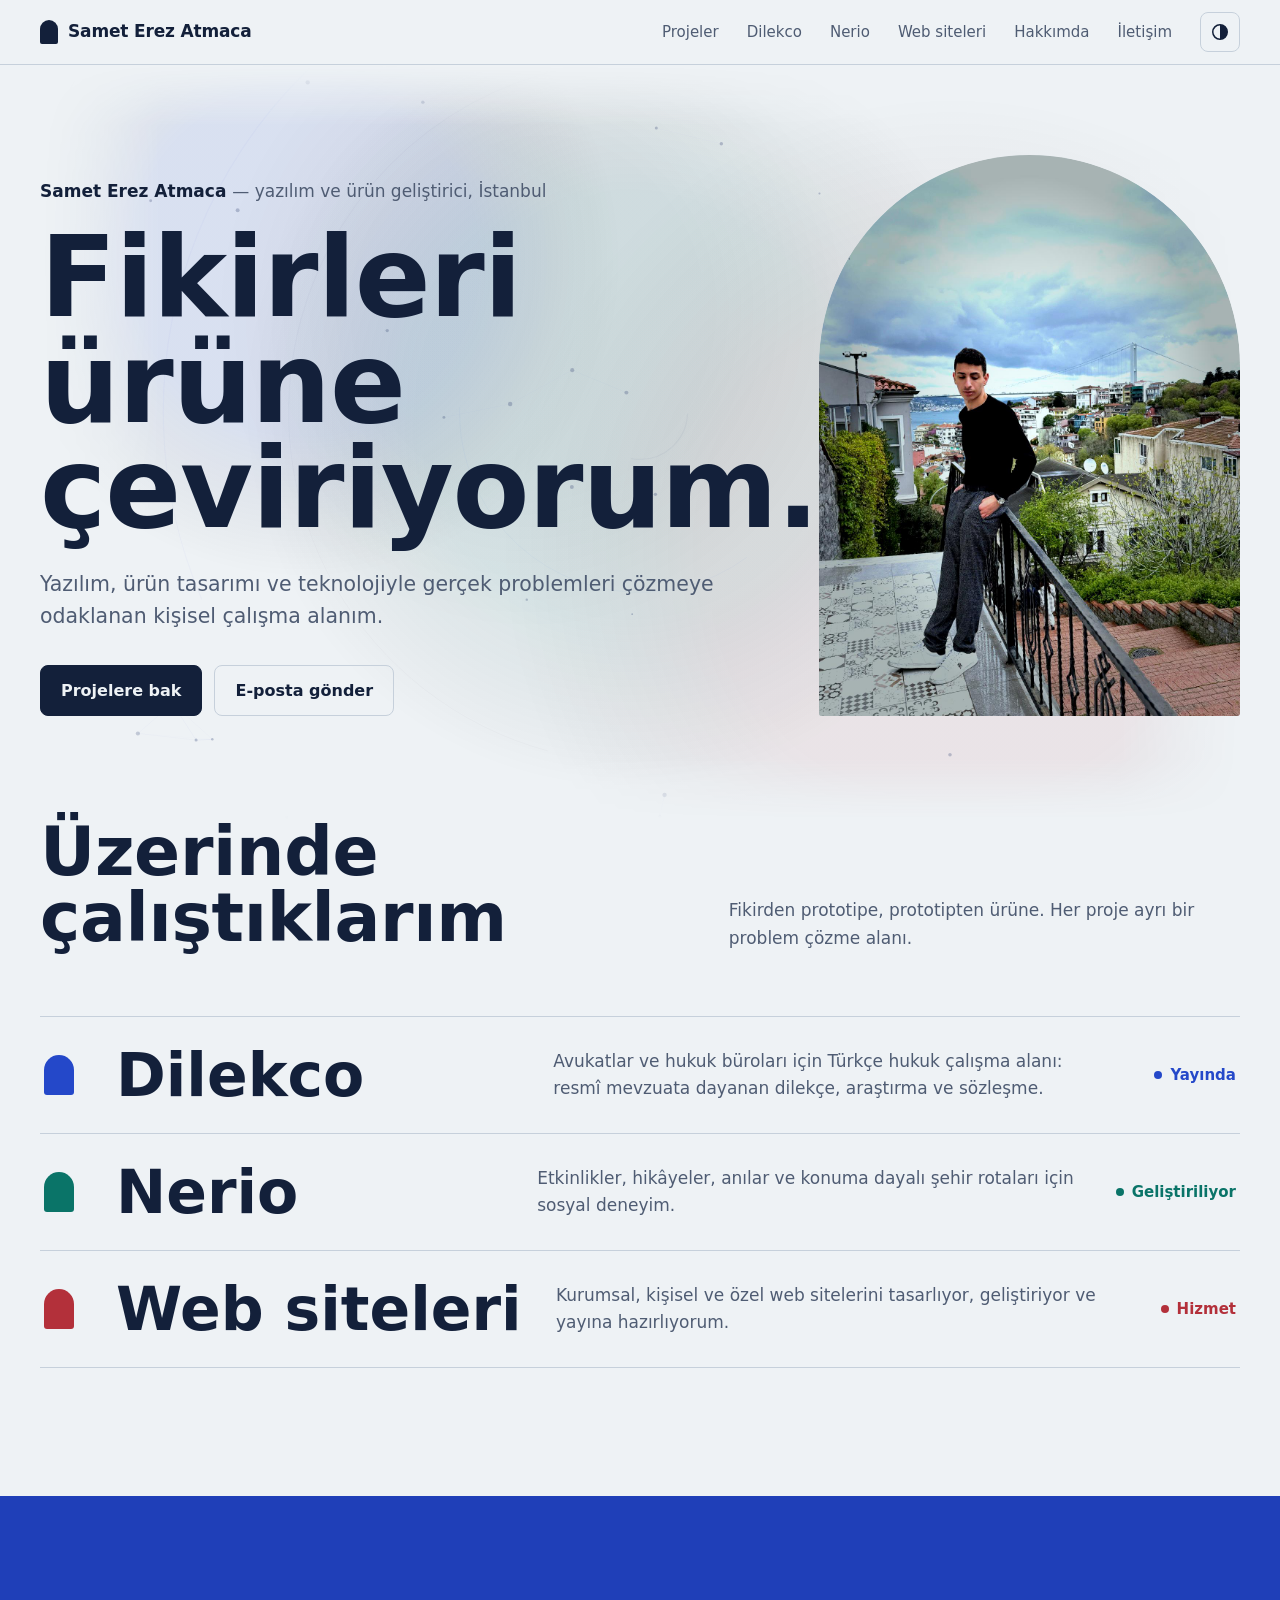
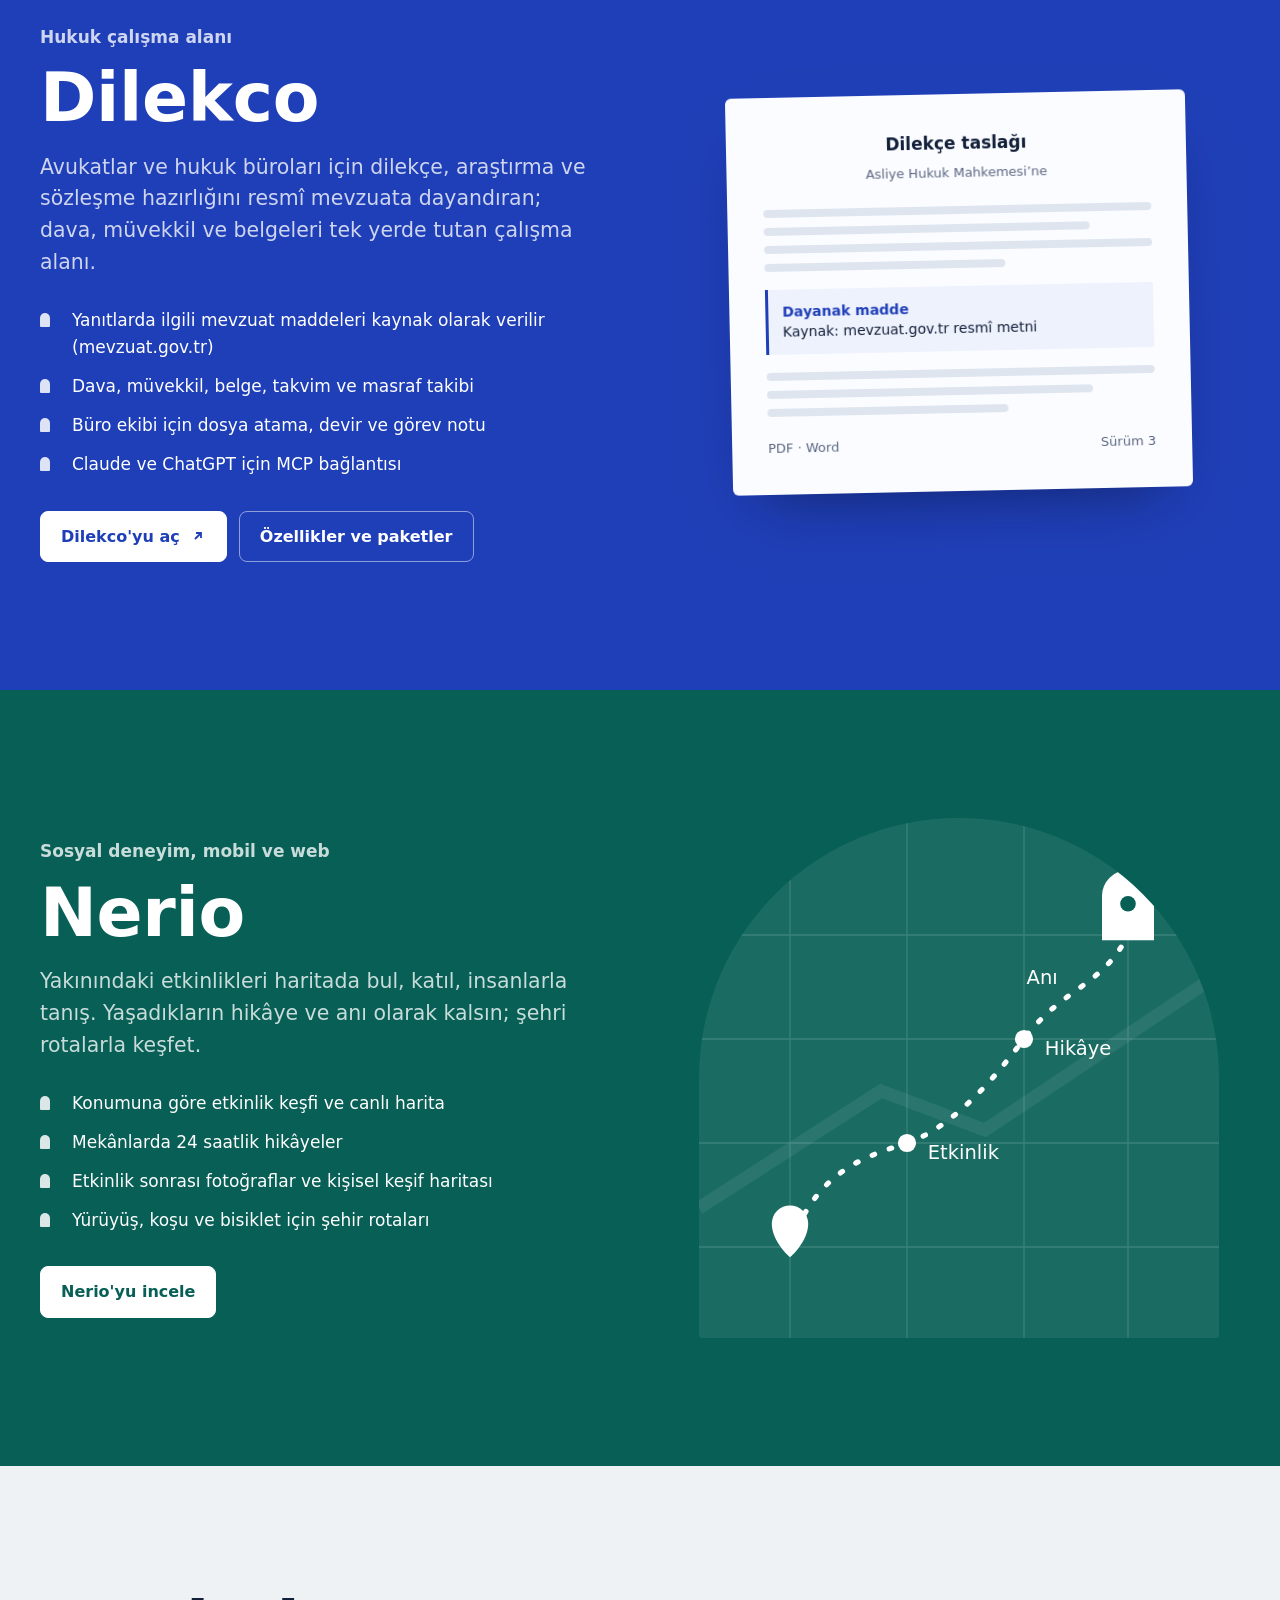
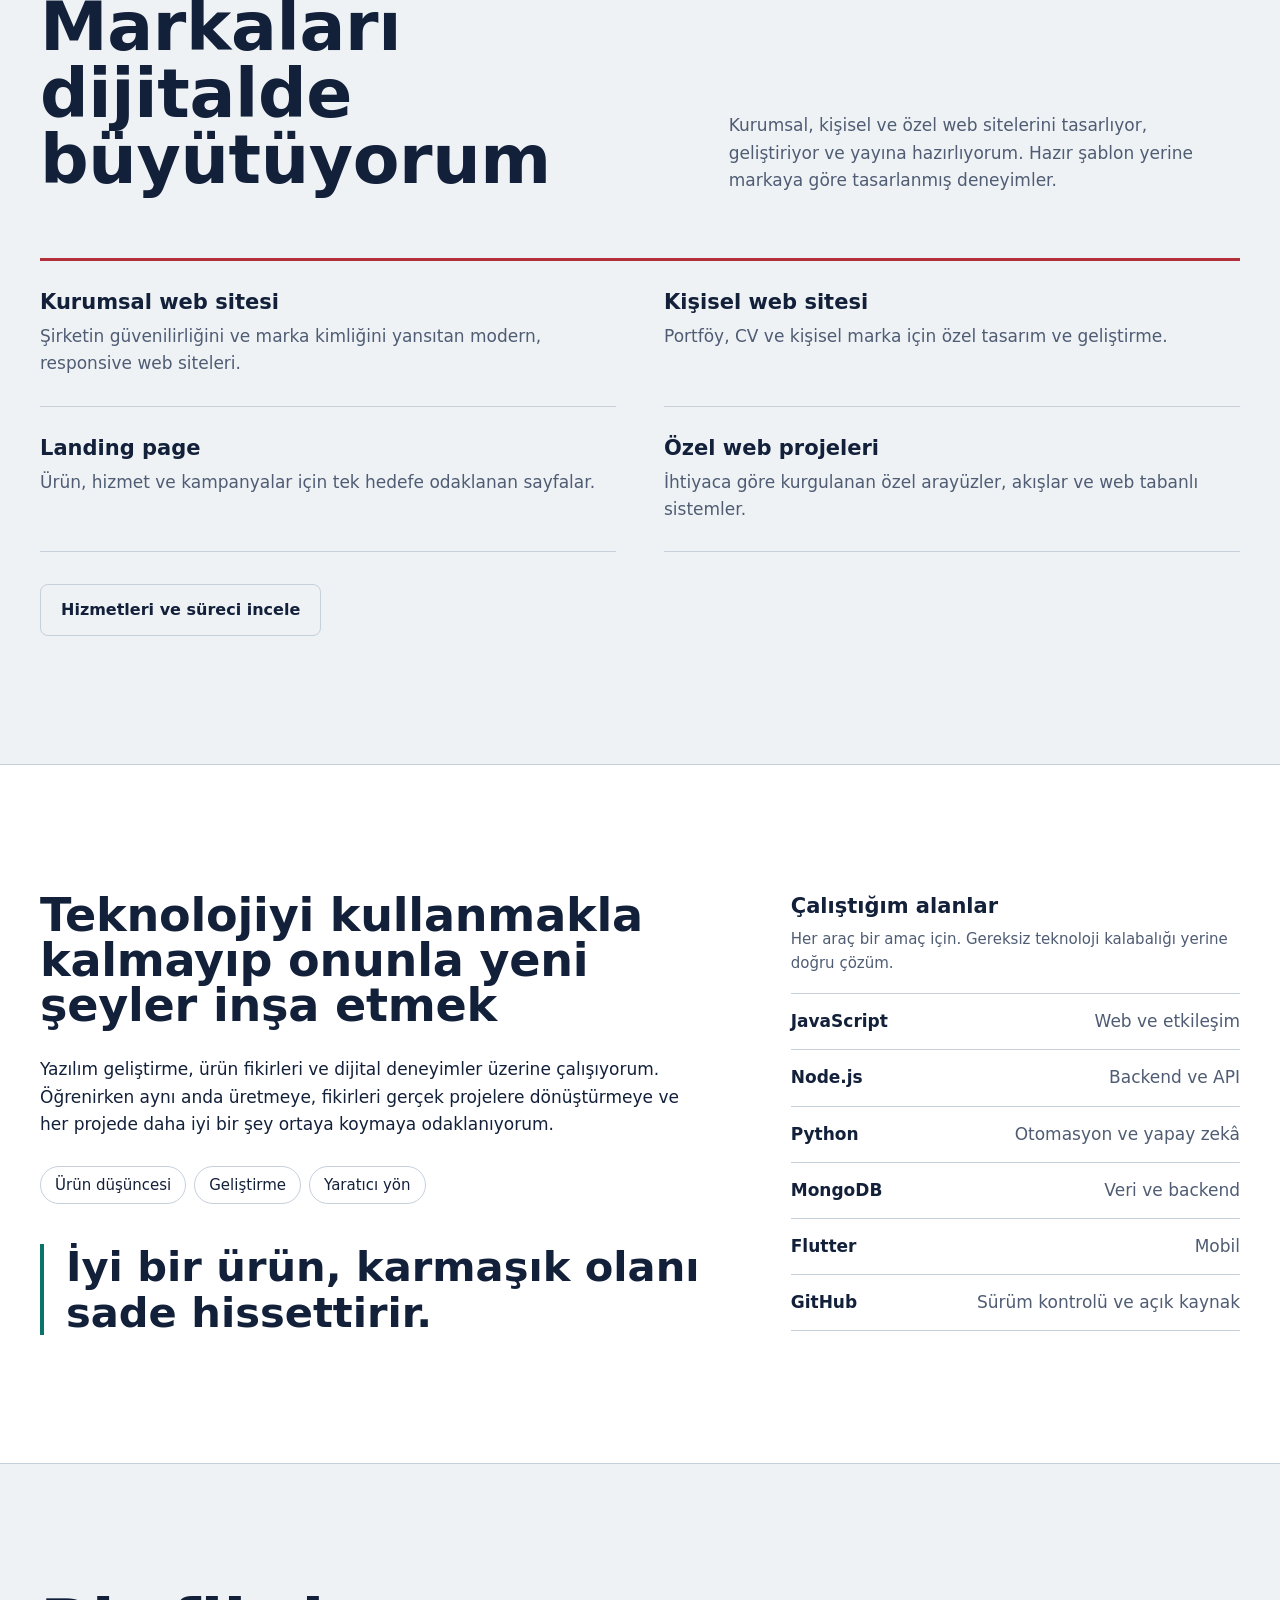
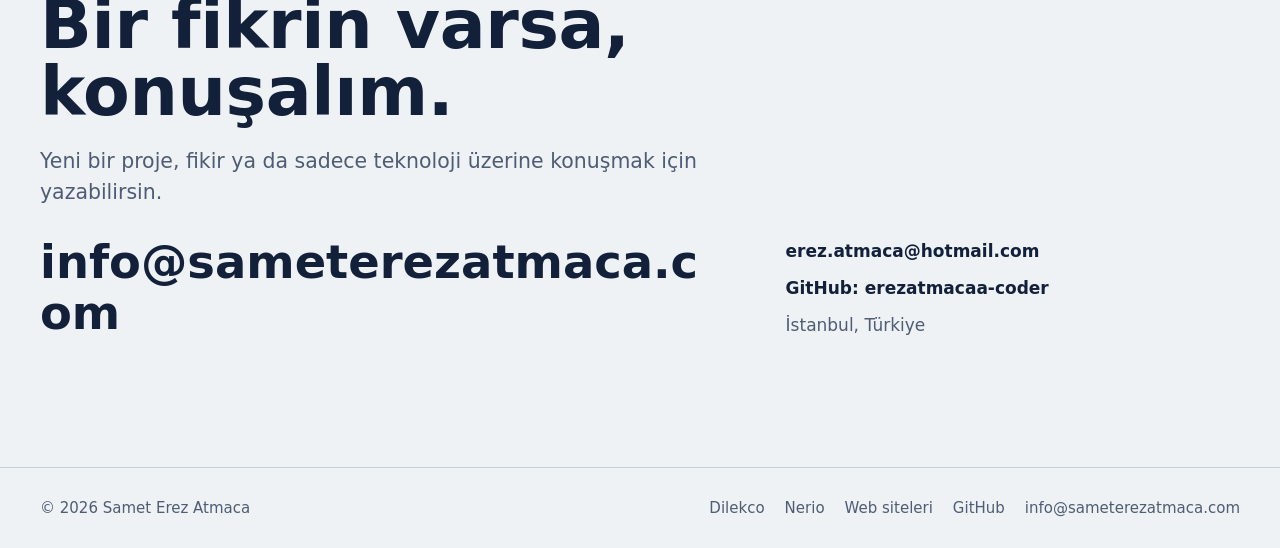
==== commit 11266a19: "Hero: ozgun aurora ortam animasyonu (kobalt/turkuaz/lale, kirik halkalar, nokta takimyildizi) + mobi" ====
--- a/index.html
+++ b/index.html
@@ -18,6 +18,7 @@
 <link rel="stylesheet" href="https://fonts.googleapis.com/css2?family=Bricolage+Grotesque:opsz,wdth,wght@12..96,75..100,300..800&amp;display=swap">
 <link rel="stylesheet" href="site.css">
 <script src="site-ui.js"></script>
+<script src="aurora.js" defer></script>
 </head>
 <body>
 <a class="skip" href="#icerik">İçeriğe geç</a>
--- a/site.css
+++ b/site.css
@@ -267,3 +267,15 @@
 .mail{font-size:clamp(1.4rem,3.8vw,2.9rem)}
 @media (max-width:520px){.mail{overflow-wrap:anywhere}}
 @media (max-width:760px){.hero .arch{max-width:240px;aspect-ratio:4/5}}
+
+/* Hero ortam animasyonu (saai.pro aurora uyarlaması) */
+.hero{position:relative;isolation:isolate}
+.hero>#aurora-canvas{position:absolute;inset:0;width:100%;height:100%;z-index:0;pointer-events:none}
+.hero.has-aurora>*:not(#aurora-canvas){position:relative;z-index:1}
+@media (prefers-reduced-motion: reduce){.hero>#aurora-canvas{opacity:.6}}/* Kenarlarda sert kesim olmasın: animasyon hero alanına yumuşakça karışır */
+.hero>#aurora-canvas{
+  -webkit-mask-image:linear-gradient(to right,transparent 0,#000 10%,#000 90%,transparent 100%),linear-gradient(to bottom,transparent 0,#000 8%,#000 92%,transparent 100%);
+  -webkit-mask-composite:source-in;
+  mask-image:linear-gradient(to right,transparent 0,#000 10%,#000 90%,transparent 100%),linear-gradient(to bottom,transparent 0,#000 8%,#000 92%,transparent 100%);
+  mask-composite:intersect;
+}
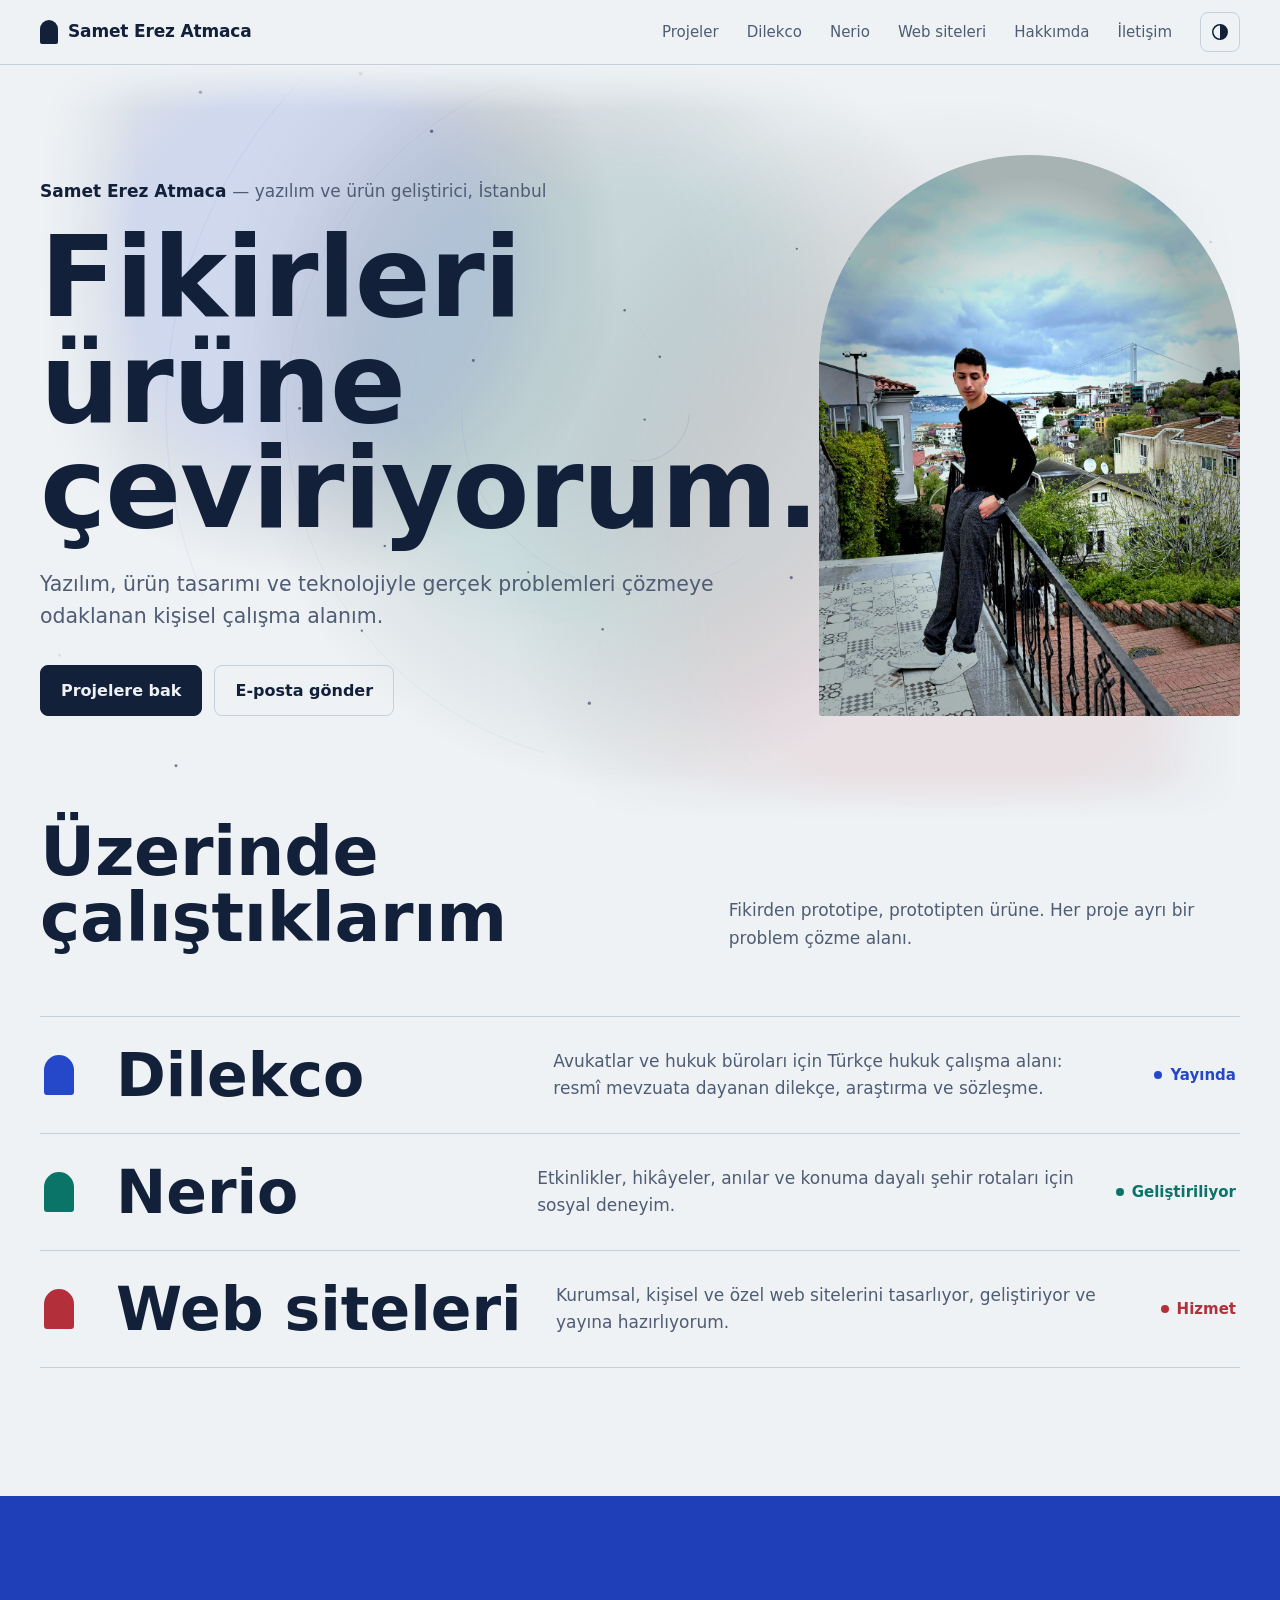
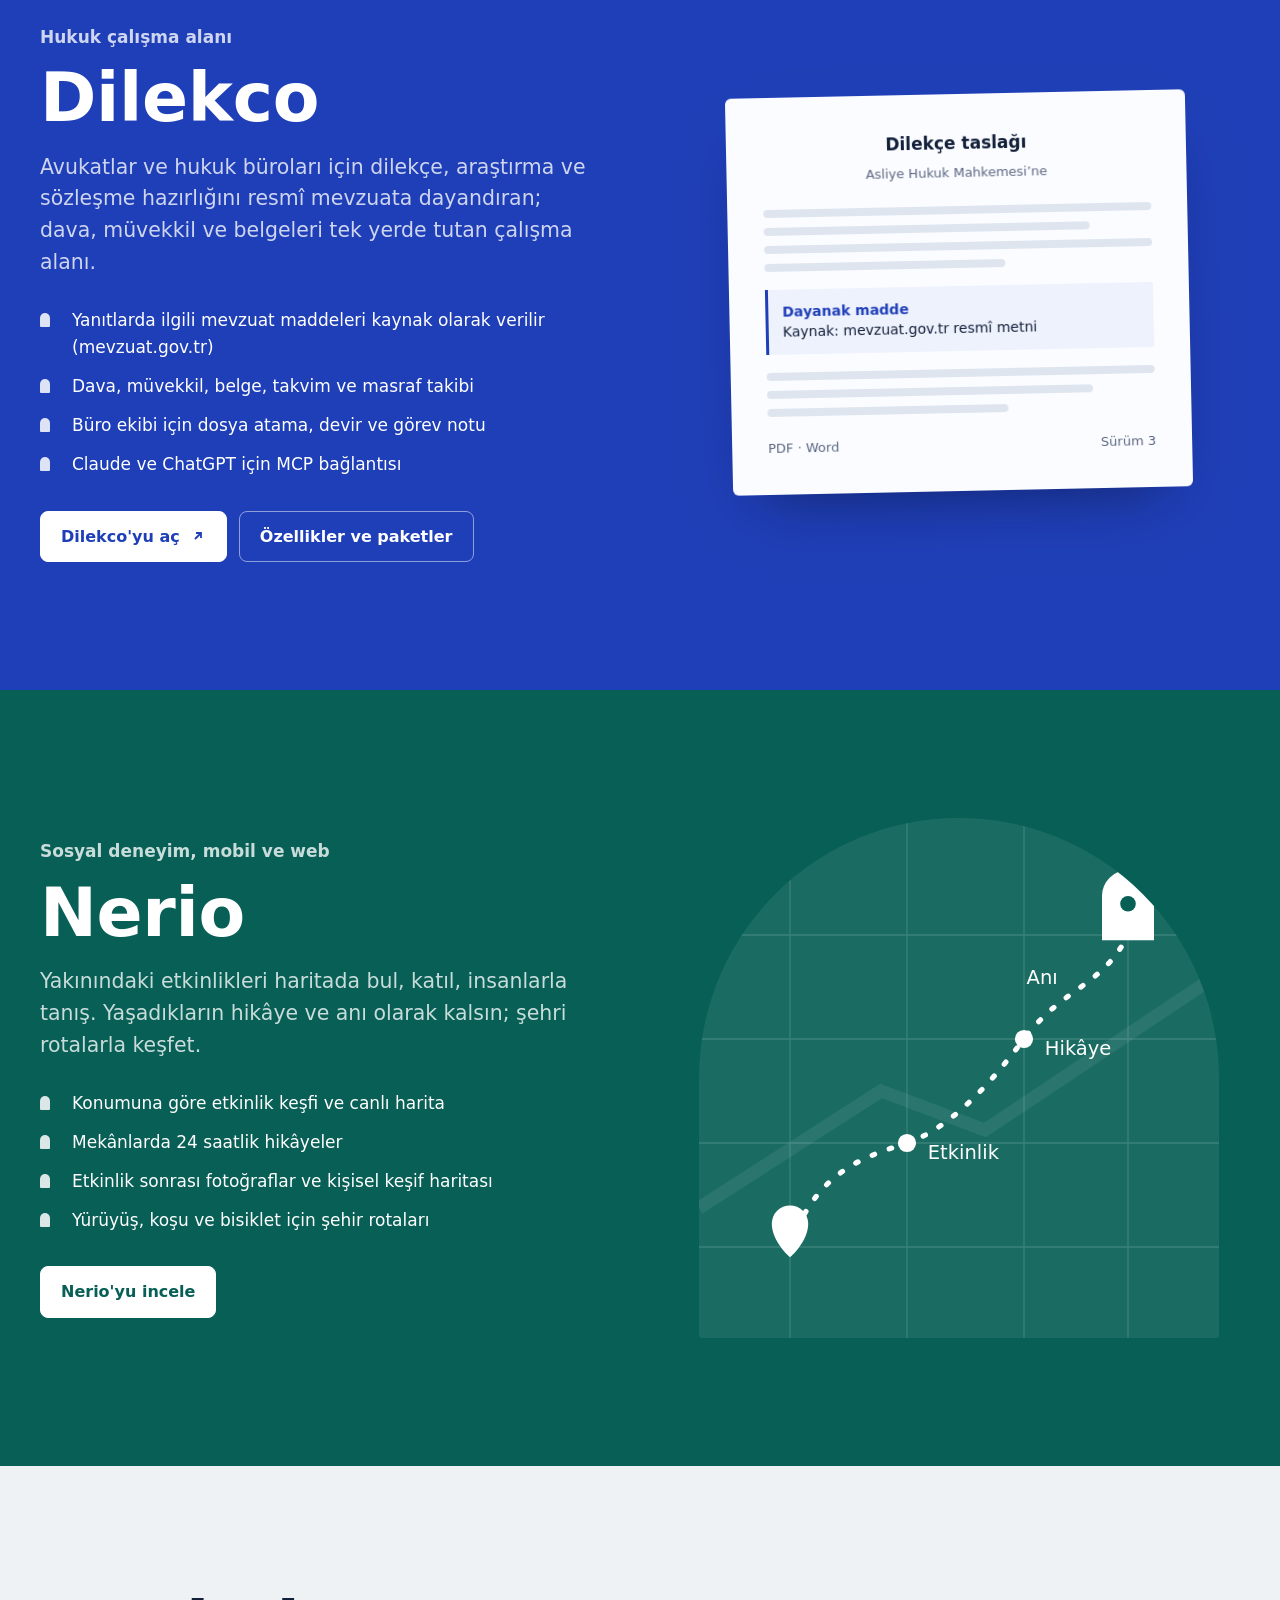
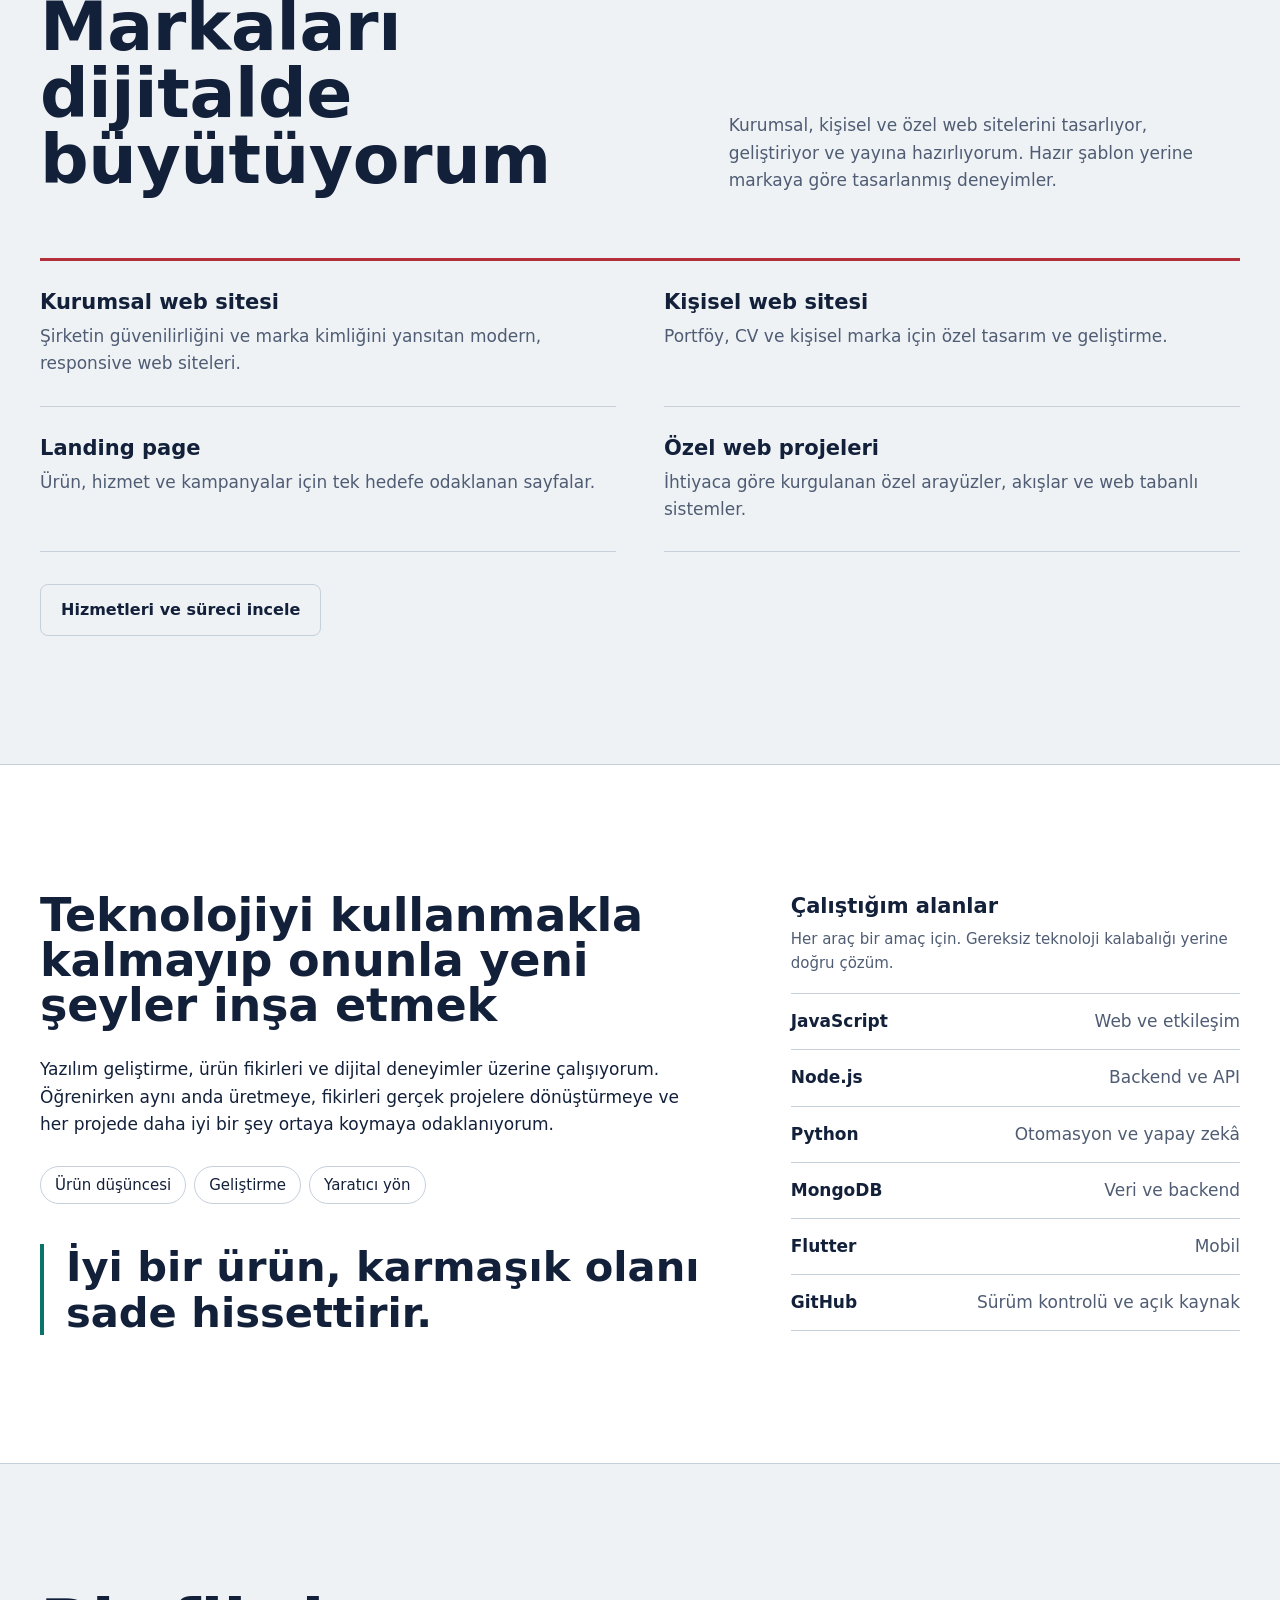
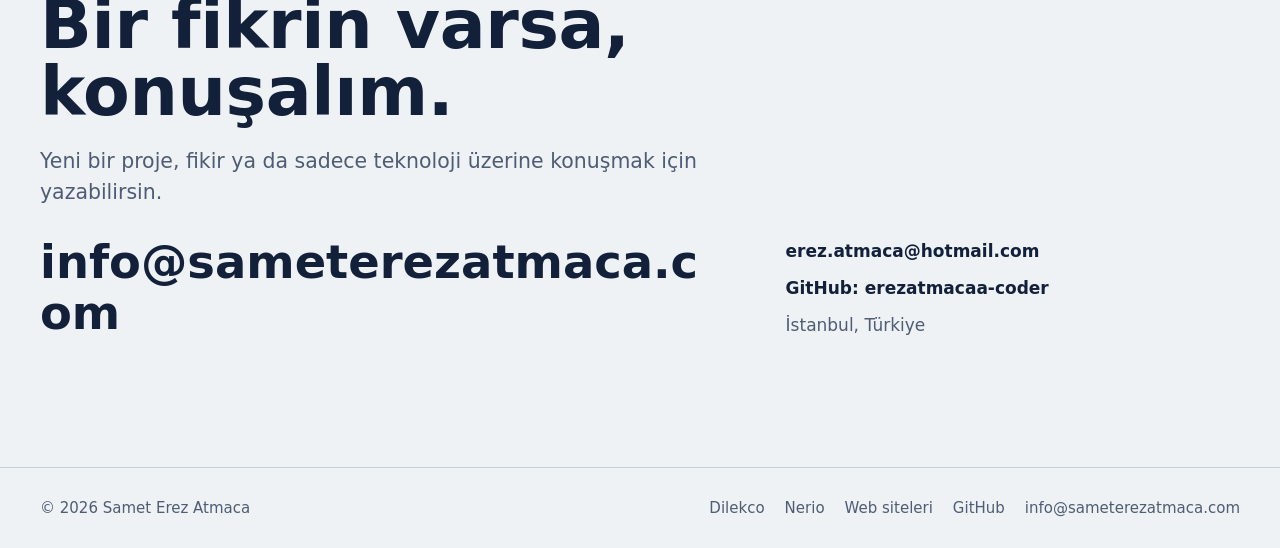
==== commit 18db9b24: "Onbellek kirici surum damgasi: CSS ve JS degisiklikleri aninda gorunsun" ====
--- a/index.html
+++ b/index.html
@@ -16,9 +16,9 @@
 <link rel="preconnect" href="https://fonts.googleapis.com">
 <link rel="preconnect" href="https://fonts.gstatic.com" crossorigin>
 <link rel="stylesheet" href="https://fonts.googleapis.com/css2?family=Bricolage+Grotesque:opsz,wdth,wght@12..96,75..100,300..800&amp;display=swap">
-<link rel="stylesheet" href="site.css">
-<script src="site-ui.js"></script>
-<script src="aurora.js" defer></script>
+<link rel="stylesheet" href="site.css?v=20261107">
+<script src="site-ui.js?v=20261107"></script>
+<script src="aurora.js?v=20261107" defer></script>
 </head>
 <body>
 <a class="skip" href="#icerik">İçeriğe geç</a>
--- a/site.css
+++ b/site.css
@@ -278,4 +278,12 @@
   -webkit-mask-composite:source-in;
   mask-image:linear-gradient(to right,transparent 0,#000 10%,#000 90%,transparent 100%),linear-gradient(to bottom,transparent 0,#000 8%,#000 92%,transparent 100%);
   mask-composite:intersect;
-}+}
+/* Site geneli: animasyon alanı kapsayıcı kuralı */
+.has-aurora{position:relative;isolation:isolate}
+.has-aurora>#aurora-canvas{position:absolute;inset:0;width:100%;height:100%;z-index:0;pointer-events:none;
+  -webkit-mask-image:linear-gradient(to right,transparent 0,#000 8%,#000 92%,transparent 100%),linear-gradient(to bottom,transparent 0,#000 6%,#000 94%,transparent 100%);
+  -webkit-mask-composite:source-in;
+  mask-image:linear-gradient(to right,transparent 0,#000 8%,#000 92%,transparent 100%),linear-gradient(to bottom,transparent 0,#000 6%,#000 94%,transparent 100%);
+  mask-composite:intersect}
+.has-aurora>*:not(#aurora-canvas){position:relative;z-index:1}
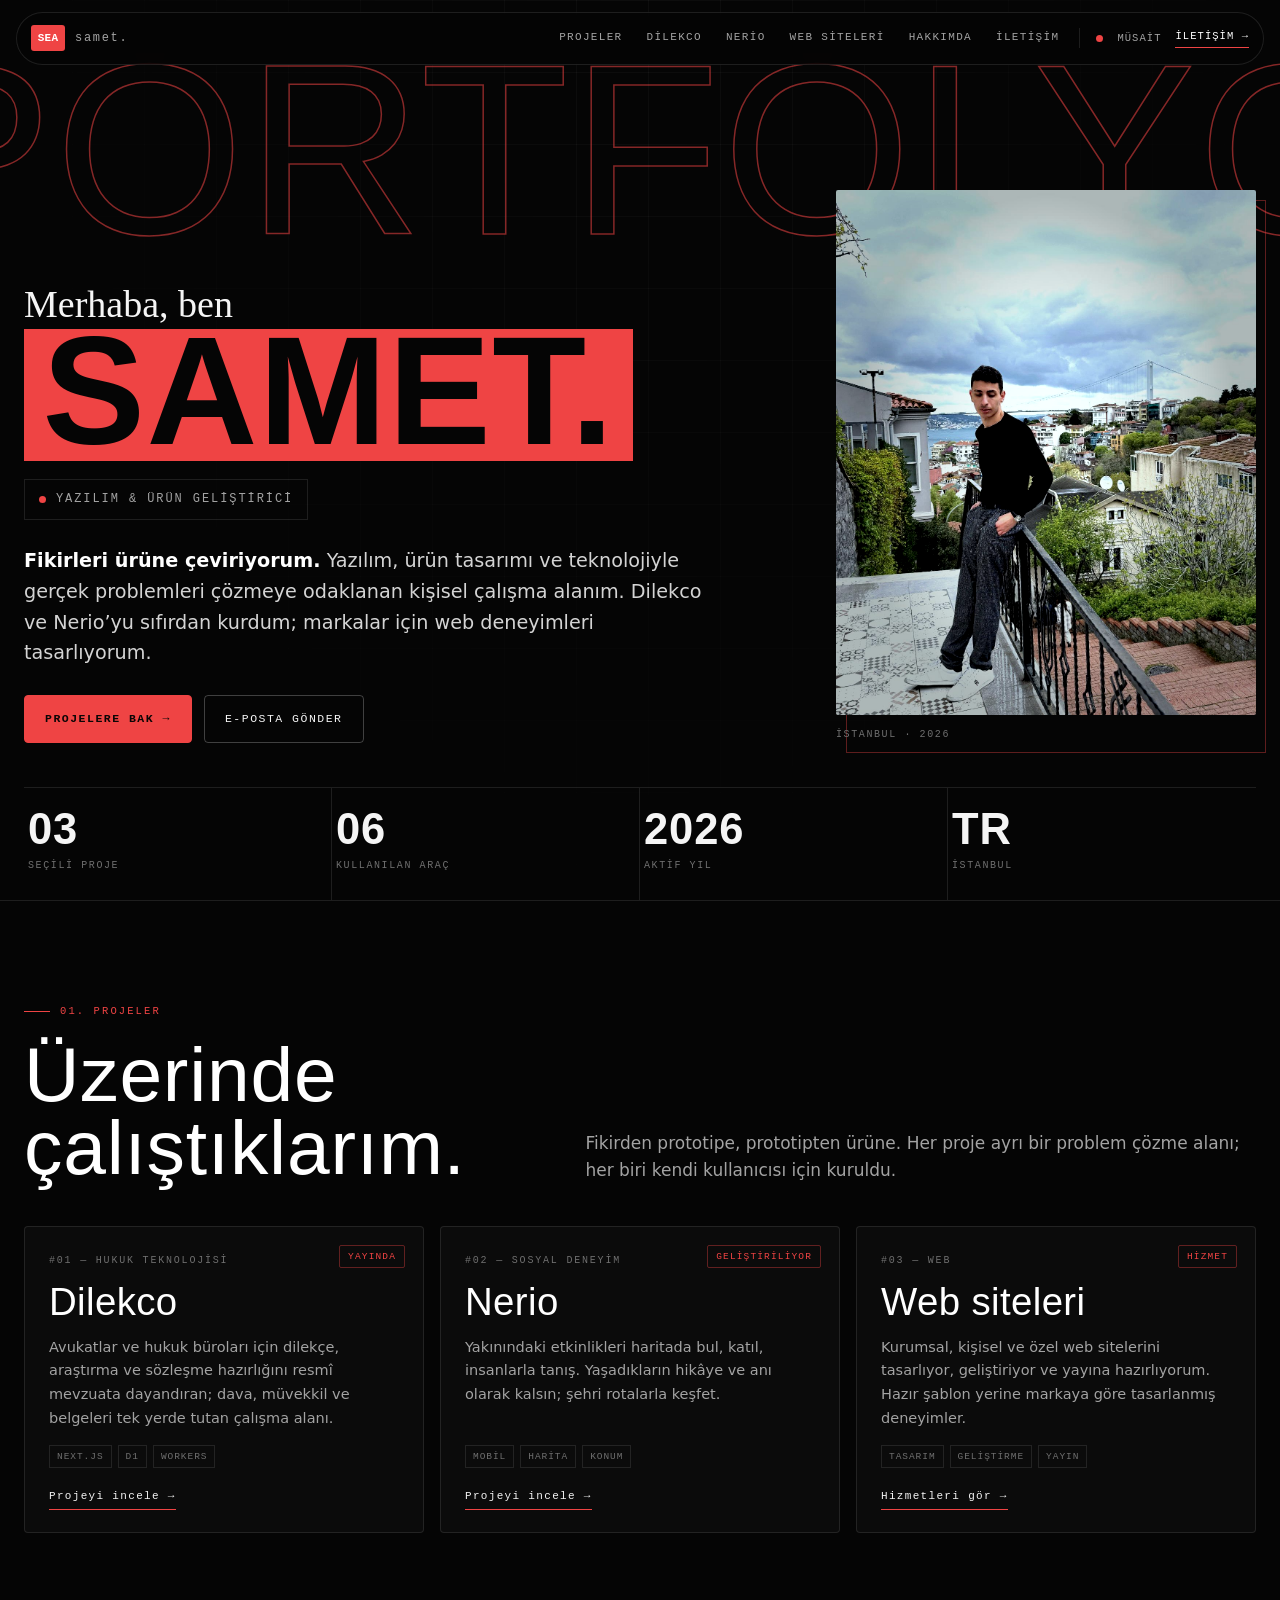
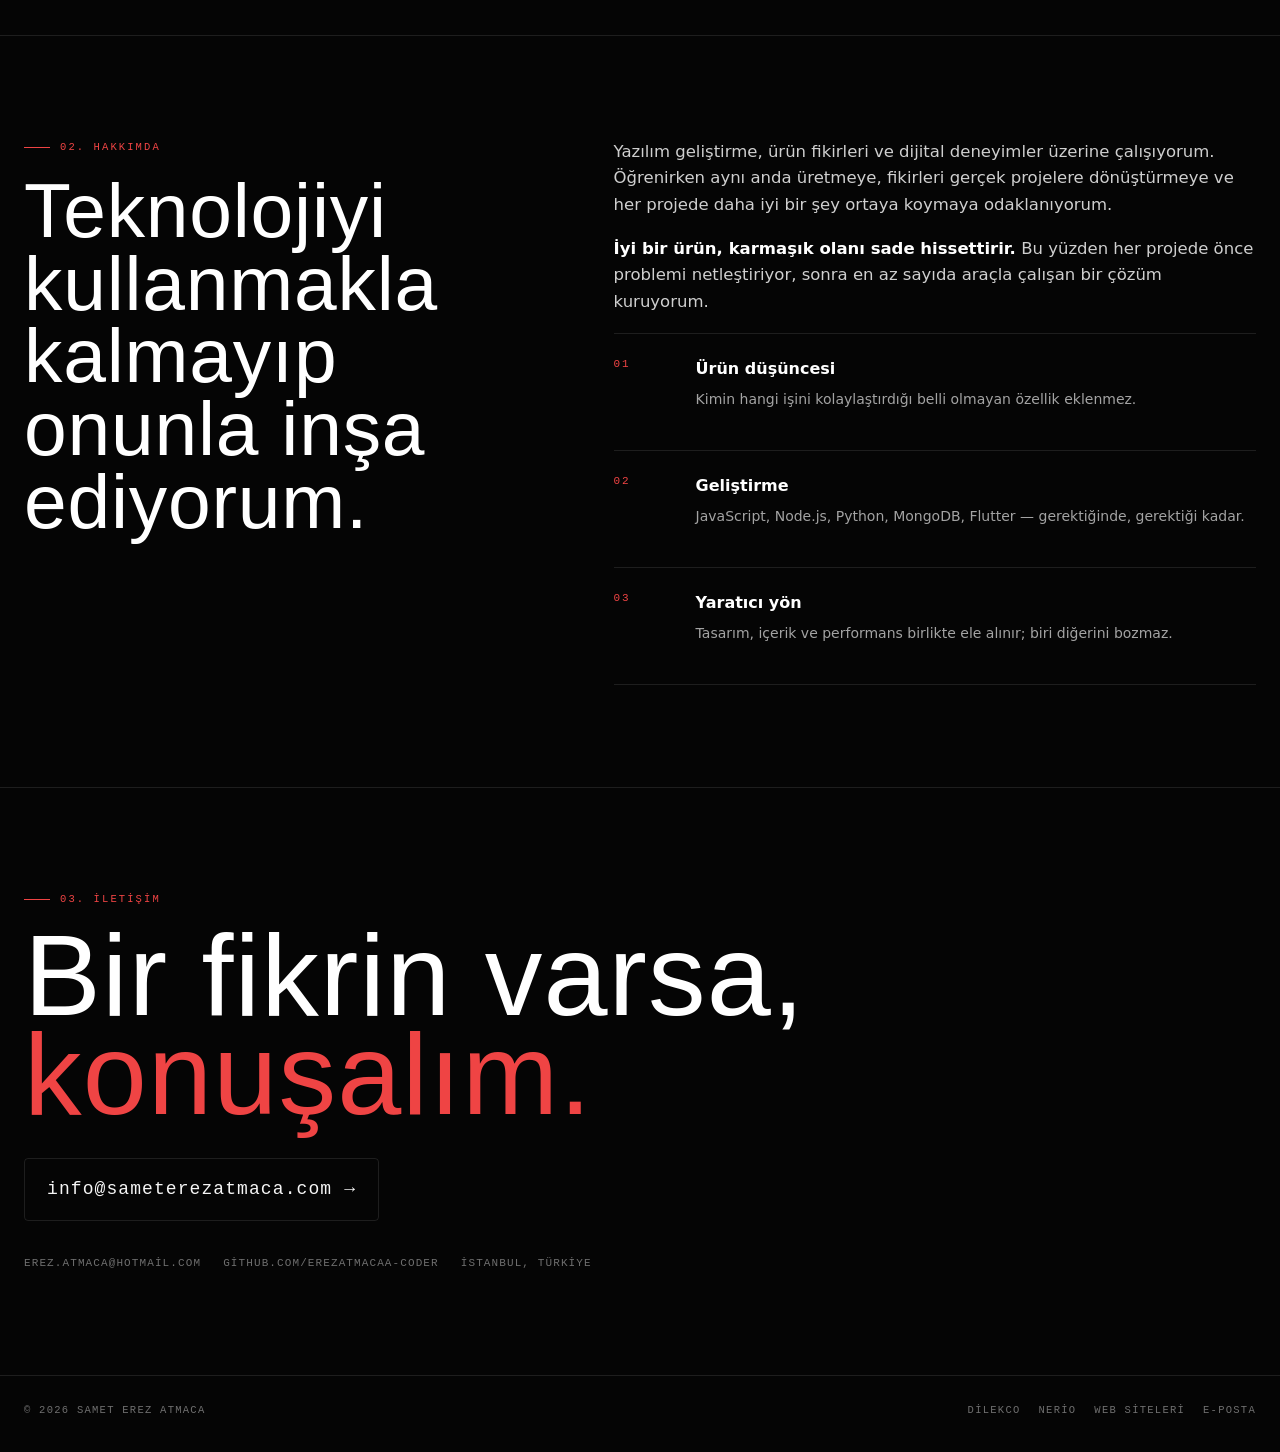
==== commit 536b59a3: "Yeniden tasarim: noir & crimson arayuz (saai.pro tasarim dili), tum sayfalar" ====
--- a/index.html
+++ b/index.html
@@ -4,195 +4,160 @@
 <meta charset="utf-8">
 <meta name="viewport" content="width=device-width,initial-scale=1">
 <meta http-equiv="Content-Security-Policy" content="default-src 'self'; base-uri 'self'; object-src 'none'; form-action 'self'; script-src 'self'; style-src 'self' 'unsafe-inline' https://fonts.googleapis.com; font-src 'self' https://fonts.gstatic.com; img-src 'self' data: https:; connect-src 'self'; upgrade-insecure-requests;">
-<title>Samet Erez Atmaca — Yazılım geliştirici</title>
-<meta name="description" content="Samet Erez Atmaca: yazılım geliştirici ve ürün geliştirici. Dilekco, Nerio ve markalar için web siteleri.">
-<meta name="theme-color" content="#eef2f5">
-<meta property="og:title" content="Samet Erez Atmaca — Yazılım geliştirici">
-<meta property="og:description" content="Samet Erez Atmaca: yazılım geliştirici ve ürün geliştirici. Dilekco, Nerio ve markalar için web siteleri.">
+<title>Samet Erez Atmaca — Yazılım ve Ürün Geliştirici</title>
+<meta name="description" content="Samet Erez Atmaca: yazılım ve ürün geliştirici. Dilekco, Nerio ve markalar için web siteleri; fikirden ürüne.">
+<meta name="theme-color" content="#050505">
+<meta property="og:title" content="Samet Erez Atmaca — Yazılım ve Ürün Geliştirici">
+<meta property="og:description" content="Fikirleri ürüne çeviriyorum: Dilekco, Nerio ve markalar için web siteleri.">
 <meta property="og:type" content="website">
 <meta property="og:url" content="https://sameterezatmaca.com/">
 <link rel="canonical" href="https://sameterezatmaca.com/">
-<link rel="icon" href="data:image/svg+xml,%3Csvg xmlns='http://www.w3.org/2000/svg' viewBox='0 0 24 32'%3E%3Cpath d='M0 12a12 12 0 0 1 24 0v20H0z' fill='%2313203a'/%3E%3C/svg%3E">
+<link rel="icon" href="data:image/svg+xml,%3Csvg xmlns='http://www.w3.org/2000/svg' viewBox='0 0 24 24'%3E%3Crect width='24' height='24' fill='%23ef4444'/%3E%3C/svg%3E">
 <link rel="preconnect" href="https://fonts.googleapis.com">
 <link rel="preconnect" href="https://fonts.gstatic.com" crossorigin>
-<link rel="stylesheet" href="https://fonts.googleapis.com/css2?family=Bricolage+Grotesque:opsz,wdth,wght@12..96,75..100,300..800&amp;display=swap">
-<link rel="stylesheet" href="site.css?v=20261107">
-<script src="site-ui.js?v=20261107"></script>
-<script src="aurora.js?v=20261107" defer></script>
+<link rel="stylesheet" href="https://fonts.googleapis.com/css2?family=Bebas+Neue&amp;family=Caveat:wght@600&amp;family=JetBrains+Mono:wght@400;500;700&amp;family=Plus+Jakarta+Sans:wght@400;500;600;700;800&amp;display=swap">
+<link rel="stylesheet" href="site.css?v=20261107b">
+<script src="site-ui.js?v=20261107b"></script>
+<script src="aurora.js?v=20261107b" defer></script>
 </head>
 <body>
 <a class="skip" href="#icerik">İçeriğe geç</a>
+<div class="bg-grid" aria-hidden="true"></div>
+
 <header class="site-header">
-  <div class="wrap header-inner">
-    <a class="brand" href="index.html"><span class="brand-mark" aria-hidden="true"></span>Samet Erez Atmaca</a>
-    <nav class="site-nav" id="site-nav" aria-label="Ana menü"><ul><li><a href="index.html#projeler">Projeler</a></li><li><a href="dilekco.html">Dilekco</a></li><li><a href="nerio.html">Nerio</a></li><li><a href="web-siteleri.html">Web siteleri</a></li><li><a href="index.html#hakkimda">Hakkımda</a></li><li><a href="index.html#iletisim">İletişim</a></li></ul></nav>
-    <button class="icon-btn theme-toggle" type="button" aria-label="Temayı değiştir"><svg viewBox="0 0 20 20" aria-hidden="true"><circle cx="10" cy="10" r="7.25" fill="none" stroke="currentColor" stroke-width="1.5"/><path d="M10 2.75a7.25 7.25 0 0 1 0 14.5z" fill="currentColor"/></svg></button>
-    <button class="icon-btn nav-toggle" type="button" aria-expanded="false" aria-controls="site-nav" aria-label="Menüyü aç"><svg viewBox="0 0 20 20" aria-hidden="true"><path d="M3 6h14M3 10h14M3 14h14" stroke="currentColor" stroke-width="1.6" fill="none"/></svg></button>
+  <div class="nav-shell">
+    <a class="brand" href="index.html" aria-label="Samet Erez Atmaca — ana sayfa"><span class="brand-sq">SEA</span><span class="brand-name">samet.</span></a>
+    <button class="nav-toggle" type="button" aria-expanded="false" aria-controls="site-nav" aria-label="Menüyü aç">
+      <svg viewBox="0 0 20 20" width="18" height="18" aria-hidden="true"><path d="M3 6h14M3 10h14M3 14h14" stroke="currentColor" stroke-width="1.6"/></svg>
+    </button>
+    <nav class="nav-links" id="site-nav" aria-label="Ana menü">
+      <a href="#projeler">Projeler</a>
+      <a href="dilekco.html">Dilekco</a>
+      <a href="nerio.html">Nerio</a>
+      <a href="web-siteleri.html">Web siteleri</a>
+      <a href="#hakkimda">Hakkımda</a>
+      <a href="#iletisim">İletişim</a>
+    </nav>
+    <div class="nav-status">
+      <span class="live-dot" aria-hidden="true"></span>
+      <span class="status-text">MÜSAİT</span>
+      <a class="nav-cta" href="#iletisim">İLETİŞİM →</a>
+    </div>
   </div>
 </header>
+
 <main id="icerik">
 
-<section class="wrap hero">
-  <div>
-    <p class="hero-who">Samet Erez Atmaca <span>— yazılım ve ürün geliştirici, İstanbul</span></p>
-    <h1 class="display">Fikirleri ürüne çeviriyorum.</h1>
-    <p class="lede">Yazılım, ürün tasarımı ve teknolojiyle gerçek problemleri çözmeye odaklanan kişisel çalışma alanım.</p>
-    <div class="actions">
-      <a class="btn" href="#projeler">Projelere bak</a>
-      <a class="btn ghost" href="mailto:info@sameterezatmaca.com">E-posta gönder</a>
-    </div>
-  </div>
-  <figure class="arch">
-    <img src="photo.jpg" width="1152" height="1536" alt="Samet Erez Atmaca, arkasında İstanbul Boğazı ve köprü">
-  </figure>
-</section>
-
-<section class="wrap section" id="projeler" aria-labelledby="projeler-baslik" style="padding-top:0">
-  <div class="section-head">
-    <h2 id="projeler-baslik">Üzerinde çalıştıklarım</h2>
-    <p>Fikirden prototipe, prototipten ürüne. Her proje ayrı bir problem çözme alanı.</p>
-  </div>
-  <ul class="index">
-    <li><a class="index-row" href="dilekco.html" style="--c:var(--cobalt)"><span class="index-mark" aria-hidden="true"></span><span class="index-name">Dilekco</span><span class="index-desc">Avukatlar ve hukuk büroları için Türkçe hukuk çalışma alanı: resmî mevzuata dayanan dilekçe, araştırma ve sözleşme.</span><span class="index-status">Yayında</span></a></li>
-    <li><a class="index-row" href="nerio.html" style="--c:var(--teal)"><span class="index-mark" aria-hidden="true"></span><span class="index-name">Nerio</span><span class="index-desc">Etkinlikler, hikâyeler, anılar ve konuma dayalı şehir rotaları için sosyal deneyim.</span><span class="index-status">Geliştiriliyor</span></a></li>
-    <li><a class="index-row" href="web-siteleri.html" style="--c:var(--tulip)"><span class="index-mark" aria-hidden="true"></span><span class="index-name">Web siteleri</span><span class="index-desc">Kurumsal, kişisel ve özel web sitelerini tasarlıyor, geliştiriyor ve yayına hazırlıyorum.</span><span class="index-status">Hizmet</span></a></li>
-  </ul>
-</section>
-
-<section class="field" aria-labelledby="dilekco-baslik">
-  <div class="wrap section field-grid">
-    <div>
-      <p class="kind">Hukuk çalışma alanı</p>
-      <h2 id="dilekco-baslik">Dilekco</h2>
-      <p class="lede">Avukatlar ve hukuk büroları için dilekçe, araştırma ve sözleşme hazırlığını resmî mevzuata dayandıran; dava, müvekkil ve belgeleri tek yerde tutan çalışma alanı.</p>
-      <ul class="ticks">
-        <li>Yanıtlarda ilgili mevzuat maddeleri kaynak olarak verilir (mevzuat.gov.tr)</li>
-        <li>Dava, müvekkil, belge, takvim ve masraf takibi</li>
-        <li>Büro ekibi için dosya atama, devir ve görev notu</li>
-        <li>Claude ve ChatGPT için MCP bağlantısı</li>
-      </ul>
-      <div class="actions">
-        <a class="btn" href="https://mizan.mizan-hukuk.workers.dev" target="_blank" rel="noopener">Dilekco'yu aç <svg viewBox="0 0 16 16" fill="none" stroke="currentColor" stroke-width="1.8" aria-hidden="true"><path d="M5 11 11 5M6 5h5v5"/></svg></a>
-        <a class="btn ghost" href="dilekco.html">Özellikler ve paketler</a>
+<section class="hero" id="hero" aria-label="Tanıtım">
+  <div class="hero-word" aria-hidden="true">PORTFOLYO</div>
+  <div class="wrap hero-inner">
+    <div class="hero-copy">
+      <p class="script">Merhaba, ben</p>
+      <h1 class="hero-name">SAMET.</h1>
+      <p class="hero-role"><span class="dot" aria-hidden="true"></span>YAZILIM &amp; ÜRÜN GELİŞTİRİCİ</p>
+      <p class="hero-lead"><b>Fikirleri ürüne çeviriyorum.</b> Yazılım, ürün tasarımı ve teknolojiyle gerçek problemleri çözmeye odaklanan kişisel çalışma alanım. Dilekco ve Nerio’yu sıfırdan kurdum; markalar için web deneyimleri tasarlıyorum.</p>
+      <div class="hero-actions">
+        <a class="btn btn-red" href="#projeler">Projelere bak →</a>
+        <a class="btn" href="mailto:info@sameterezatmaca.com">E-posta gönder</a>
       </div>
     </div>
-      <div class="doc" aria-hidden="true">
-        <p class="doc-title">Dilekçe taslağı</p>
-        <p class="doc-sub">Asliye Hukuk Mahkemesi’ne</p>
-        <div class="doc-line"></div><div class="doc-line m"></div><div class="doc-line"></div><div class="doc-line s"></div>
-        <div class="doc-cite"><span><b>Dayanak madde</b>Kaynak: mevzuat.gov.tr resmî metni</span></div>
-        <div class="doc-line"></div><div class="doc-line m"></div><div class="doc-line s"></div>
-        <div class="doc-foot"><span>PDF · Word</span><span>Sürüm 3</span></div>
-      </div>
+    <figure class="hero-photo">
+      <img src="photo.jpg" width="1152" height="1536" alt="Samet Erez Atmaca, arkasında İstanbul Boğazı ve köprü" fetchpriority="high">
+      <figcaption>İSTANBUL · 2026</figcaption>
+    </figure>
   </div>
-</section>
-
-<section class="field nerio" aria-labelledby="nerio-baslik">
-  <div class="wrap section field-grid">
-    <div>
-      <p class="kind">Sosyal deneyim, mobil ve web</p>
-      <h2 id="nerio-baslik">Nerio</h2>
-      <p class="lede">Yakınındaki etkinlikleri haritada bul, katıl, insanlarla tanış. Yaşadıkların hikâye ve anı olarak kalsın; şehri rotalarla keşfet.</p>
-      <ul class="ticks">
-        <li>Konumuna göre etkinlik keşfi ve canlı harita</li>
-        <li>Mekânlarda 24 saatlik hikâyeler</li>
-        <li>Etkinlik sonrası fotoğraflar ve kişisel keşif haritası</li>
-        <li>Yürüyüş, koşu ve bisiklet için şehir rotaları</li>
-      </ul>
-      <div class="actions">
-        <a class="btn" href="nerio.html">Nerio'yu incele</a>
-      </div>
-    </div>
-      <div class="route" aria-hidden="true">
-        <svg viewBox="0 0 400 400" fill="none">
-          <g stroke="rgba(255,255,255,.14)" stroke-width="1">
-            <path d="M0 90h400M0 170h400M0 250h400M0 330h400M70 0v400M160 0v400M250 0v400M330 0v400"/>
-            <path d="M0 300 140 210 220 240 400 120" stroke-width="10" stroke="rgba(255,255,255,.07)"/>
-          </g>
-          <path d="M70 330C90 270 130 260 160 250s60-40 90-80 60-40 80-80" stroke="#fff" stroke-width="4" stroke-linecap="round" stroke-dasharray="2 12"/>
-          <g fill="#fff">
-            <path d="M70 318a14 14 0 0 1 28 0c0 14-14 26-14 26s-14-12-14-26z" transform="translate(-14 -6)"/>
-            <circle cx="160" cy="250" r="7"/>
-            <circle cx="250" cy="170" r="7"/>
-          </g>
-          <g>
-            <path d="M318 74a20 20 0 0 1 40 0v34h-40z" fill="#fff" transform="translate(-8 -14)"/>
-            <circle cx="330" cy="66" r="6" fill="#075f56"/>
-          </g>
-          <g font-family="Bricolage Grotesque, system-ui, sans-serif" font-size="15" fill="#fff">
-            <text x="176" y="262">Etkinlik</text>
-            <text x="266" y="182">Hikâye</text>
-            <text x="252" y="128">Anı</text>
-          </g>
-        </svg>
-      </div>
-  </div>
-</section>
-
-<section class="wrap section" aria-labelledby="web-baslik">
-  <div class="section-head">
-    <h2 id="web-baslik">Markaları dijitalde büyütüyorum</h2>
-    <p>Kurumsal, kişisel ve özel web sitelerini tasarlıyor, geliştiriyor ve yayına hazırlıyorum. Hazır şablon yerine markaya göre tasarlanmış deneyimler.</p>
-  </div>
-  <div class="services tulip-rule">
-    <div class="service"><h3>Kurumsal web sitesi</h3><p>Şirketin güvenilirliğini ve marka kimliğini yansıtan modern, responsive web siteleri.</p></div>
-    <div class="service"><h3>Kişisel web sitesi</h3><p>Portföy, CV ve kişisel marka için özel tasarım ve geliştirme.</p></div>
-    <div class="service"><h3>Landing page</h3><p>Ürün, hizmet ve kampanyalar için tek hedefe odaklanan sayfalar.</p></div>
-    <div class="service"><h3>Özel web projeleri</h3><p>İhtiyaca göre kurgulanan özel arayüzler, akışlar ve web tabanlı sistemler.</p></div>
-  </div>
-  <div class="actions"><a class="btn ghost" href="web-siteleri.html">Hizmetleri ve süreci incele</a></div>
-</section>
-
-<section class="band" id="hakkimda" aria-labelledby="hakkimda-baslik">
-  <div class="wrap section about">
-    <div>
-      <h2 class="h2-sm" id="hakkimda-baslik">Teknolojiyi kullanmakla kalmayıp onunla yeni şeyler inşa etmek</h2>
-      <div class="prose" style="margin-top:28px">
-        <p>Yazılım geliştirme, ürün fikirleri ve dijital deneyimler üzerine çalışıyorum. Öğrenirken aynı anda üretmeye, fikirleri gerçek projelere dönüştürmeye ve her projede daha iyi bir şey ortaya koymaya odaklanıyorum.</p>
-      </div>
-      <ul class="focus-list" aria-label="Odak alanları"><li>Ürün düşüncesi</li><li>Geliştirme</li><li>Yaratıcı yön</li></ul>
-      <blockquote>İyi bir ürün, karmaşık olanı sade hissettirir.</blockquote>
-    </div>
-    <div>
-      <h3 style="margin-bottom:8px">Çalıştığım alanlar</h3>
-      <p class="muted small" style="margin-bottom:18px">Her araç bir amaç için. Gereksiz teknoloji kalabalığı yerine doğru çözüm.</p>
-      <ul class="tools">
-        <li><b>JavaScript</b><span>Web ve etkileşim</span></li>
-        <li><b>Node.js</b><span>Backend ve API</span></li>
-        <li><b>Python</b><span>Otomasyon ve yapay zekâ</span></li>
-        <li><b>MongoDB</b><span>Veri ve backend</span></li>
-        <li><b>Flutter</b><span>Mobil</span></li>
-        <li><b>GitHub</b><span>Sürüm kontrolü ve açık kaynak</span></li>
-      </ul>
+  <div class="wrap">
+    <div class="hero-stats" aria-label="Kısa bilgiler">
+      <div class="stat"><b>03</b><span>SEÇİLİ PROJE</span></div>
+      <div class="stat"><b>06</b><span>KULLANILAN ARAÇ</span></div>
+      <div class="stat"><b>2026</b><span>AKTİF YIL</span></div>
+      <div class="stat"><b>TR</b><span>İSTANBUL</span></div>
     </div>
   </div>
 </section>
 
-<section class="wrap section" id="iletisim" aria-labelledby="iletisim-baslik">
-  <div class="contact-grid">
-    <div>
-      <h2 id="iletisim-baslik">Bir fikrin varsa, konuşalım.</h2>
-      <p class="lede" style="margin-top:20px">Yeni bir proje, fikir ya da sadece teknoloji üzerine konuşmak için yazabilirsin.</p>
-      <a class="mail" href="mailto:info@sameterezatmaca.com">info@sameterezatmaca.com</a>
+<section class="section" id="projeler" aria-labelledby="projeler-baslik">
+  <div class="wrap">
+    <div class="section-head">
+      <div>
+        <p class="eyebrow">01. PROJELER</p>
+        <h2 id="projeler-baslik">Üzerinde<br>çalıştıklarım.</h2>
+      </div>
+      <p class="section-lead">Fikirden prototipe, prototipten ürüne. Her proje ayrı bir problem çözme alanı; her biri kendi kullanıcısı için kuruldu.</p>
     </div>
-    <ul class="contact-list">
-      <li><a href="mailto:erez.atmaca@hotmail.com">erez.atmaca@hotmail.com</a></li>
-      <li><a href="https://github.com/erezatmacaa-coder" target="_blank" rel="noopener">GitHub: erezatmacaa-coder</a></li>
-      <li class="muted">İstanbul, Türkiye</li>
-    </ul>
+    <div class="projects">
+      <article class="project">
+        <span class="tag">Yayında</span>
+        <span class="idx">#01 — HUKUK TEKNOLOJİSİ</span>
+        <h3>Dilekco</h3>
+        <p>Avukatlar ve hukuk büroları için dilekçe, araştırma ve sözleşme hazırlığını resmî mevzuata dayandıran; dava, müvekkil ve belgeleri tek yerde tutan çalışma alanı.</p>
+        <div class="stack"><span>Next.js</span><span>D1</span><span>Workers</span></div>
+        <a class="go" href="dilekco.html">Projeyi incele →</a>
+      </article>
+      <article class="project">
+        <span class="tag">Geliştiriliyor</span>
+        <span class="idx">#02 — SOSYAL DENEYİM</span>
+        <h3>Nerio</h3>
+        <p>Yakınındaki etkinlikleri haritada bul, katıl, insanlarla tanış. Yaşadıkların hikâye ve anı olarak kalsın; şehri rotalarla keşfet.</p>
+        <div class="stack"><span>Mobil</span><span>Harita</span><span>Konum</span></div>
+        <a class="go" href="nerio.html">Projeyi incele →</a>
+      </article>
+      <article class="project">
+        <span class="tag">Hizmet</span>
+        <span class="idx">#03 — WEB</span>
+        <h3>Web siteleri</h3>
+        <p>Kurumsal, kişisel ve özel web sitelerini tasarlıyor, geliştiriyor ve yayına hazırlıyorum. Hazır şablon yerine markaya göre tasarlanmış deneyimler.</p>
+        <div class="stack"><span>Tasarım</span><span>Geliştirme</span><span>Yayın</span></div>
+        <a class="go" href="web-siteleri.html">Hizmetleri gör →</a>
+      </article>
+    </div>
   </div>
 </section>
+
+<section class="section" id="hakkimda" aria-labelledby="hakkimda-baslik">
+  <div class="wrap split">
+    <div>
+      <p class="eyebrow">02. HAKKIMDA</p>
+      <h2 id="hakkimda-baslik">Teknolojiyi kullanmakla kalmayıp<br>onunla inşa ediyorum.</h2>
+    </div>
+    <div class="about-text">
+      <p>Yazılım geliştirme, ürün fikirleri ve dijital deneyimler üzerine çalışıyorum. Öğrenirken aynı anda üretmeye, fikirleri gerçek projelere dönüştürmeye ve her projede daha iyi bir şey ortaya koymaya odaklanıyorum.</p>
+      <p><b>İyi bir ürün, karmaşık olanı sade hissettirir.</b> Bu yüzden her projede önce problemi netleştiriyor, sonra en az sayıda araçla çalışan bir çözüm kuruyorum.</p>
+      <div class="principles">
+        <div class="principle"><span class="num">01</span><div><h3>Ürün düşüncesi</h3><p>Kimin hangi işini kolaylaştırdığı belli olmayan özellik eklenmez.</p></div></div>
+        <div class="principle"><span class="num">02</span><div><h3>Geliştirme</h3><p>JavaScript, Node.js, Python, MongoDB, Flutter — gerektiğinde, gerektiği kadar.</p></div></div>
+        <div class="principle"><span class="num">03</span><div><h3>Yaratıcı yön</h3><p>Tasarım, içerik ve performans birlikte ele alınır; biri diğerini bozmaz.</p></div></div>
+      </div>
+    </div>
+  </div>
+</section>
+
+<section class="section contact" id="iletisim" aria-labelledby="iletisim-baslik">
+  <div class="wrap">
+    <p class="eyebrow">03. İLETİŞİM</p>
+    <h2 id="iletisim-baslik">Bir fikrin varsa,<br><span>konuşalım.</span></h2>
+    <div class="contact-actions">
+      <a class="mail-box" href="mailto:info@sameterezatmaca.com">info@sameterezatmaca.com <span aria-hidden="true">→</span></a>
+    </div>
+    <div class="contact-meta">
+      <a href="mailto:erez.atmaca@hotmail.com">erez.atmaca@hotmail.com</a>
+      <a href="https://github.com/erezatmacaa-coder" target="_blank" rel="noopener">github.com/erezatmacaa-coder</a>
+      <span>İstanbul, Türkiye</span>
+    </div>
+  </div>
+</section>
+
 </main>
-<footer class="site-footer">
+
+<footer class="footer">
   <div class="wrap footer-inner">
-    <p>© 2026 Samet Erez Atmaca</p>
-    <ul>
-      <li><a href="dilekco.html">Dilekco</a></li>
-      <li><a href="nerio.html">Nerio</a></li>
-      <li><a href="web-siteleri.html">Web siteleri</a></li>
-      <li><a href="https://github.com/erezatmacaa-coder" rel="noopener" target="_blank">GitHub</a></li>
-      <li><a href="mailto:info@sameterezatmaca.com">info@sameterezatmaca.com</a></li>
-    </ul>
+    <span>© 2026 Samet Erez Atmaca</span>
+    <div class="footer-links">
+      <a href="dilekco.html">Dilekco</a>
+      <a href="nerio.html">Nerio</a>
+      <a href="web-siteleri.html">Web siteleri</a>
+      <a href="mailto:info@sameterezatmaca.com">E-posta</a>
+    </div>
   </div>
 </footer>
 </body>
--- a/site.css
+++ b/site.css
@@ -1,289 +1,203 @@
-/* Samet Erez Atmaca — ortak site stili
-   Palet: porselen / lacivert mürekkep / İznik kobalt / turkuaz / lale.
-   İmza öğe: kemer (İstanbul pencere kemeri) formu. */
-
+/* Samet Erez Atmaca — noir & crimson tasarım dili (saai.pro estetiğinden esinlenilmiş özgün uygulama) */
 :root{
-  --bg:#eef2f5;
-  --surface:#ffffff;
-  --surface-2:#e1e8ee;
-  --ink:#13203a;
-  --muted:#4f5c73;
-  --line:#c6d0db;
-  --cobalt:#2448c9;
-  --teal:#0a7468;
-  --tulip:#b3303a;
-  --field-dilekco:#1f3fb8;
-  --field-nerio:#075f56;
-  --on-field:#ffffff;
-  --on-field-muted:rgba(255,255,255,.78);
-  --focus:#2448c9;
-  --max:1200px;
-  --gutter:clamp(16px,4vw,40px);
-  --header:64px;
-  --font:"Bricolage Grotesque",ui-sans-serif,system-ui,-apple-system,"Segoe UI",sans-serif;
-  color-scheme:light;
-}
-@media (prefers-color-scheme:dark){
-  :root:not([data-theme="light"]){
-    --bg:#0c1424;--surface:#131e33;--surface-2:#1b2842;--ink:#e6ecf4;--muted:#a3afc2;--line:#2a3856;
-    --cobalt:#93a9ff;--teal:#5ad3c2;--tulip:#ff8f8a;--field-dilekco:#1a2f86;--field-nerio:#0a4d46;--focus:#93a9ff;
-    color-scheme:dark;
-  }
-}
-:root[data-theme="dark"]{
-  --bg:#0c1424;--surface:#131e33;--surface-2:#1b2842;--ink:#e6ecf4;--muted:#a3afc2;--line:#2a3856;
-  --cobalt:#93a9ff;--teal:#5ad3c2;--tulip:#ff8f8a;--field-dilekco:#1a2f86;--field-nerio:#0a4d46;--focus:#93a9ff;
-  color-scheme:dark;
-}
-
-*,*::before,*::after{box-sizing:border-box}
-html{-webkit-text-size-adjust:100%;scroll-padding-top:calc(var(--header) + 16px)}
-@media (prefers-reduced-motion:no-preference){html{scroll-behavior:smooth}}
-body{margin:0;background:var(--bg);color:var(--ink);font-family:var(--font);font-size:1.0625rem;line-height:1.6;font-optical-sizing:auto;overflow-wrap:break-word}
-img,svg{display:block;max-width:100%}
-h1,h2,h3,p,ul,ol,dl,dd,figure,blockquote{margin:0}
-ul,ol{padding:0;list-style:none}
-a{color:inherit}
-button{font:inherit;color:inherit}
-:focus-visible{outline:3px solid var(--focus);outline-offset:3px;border-radius:4px}
-.field :focus-visible{outline-color:#fff}
-.skip{position:absolute;left:16px;top:-80px;z-index:200;background:var(--ink);color:var(--bg);padding:10px 14px;border-radius:6px;text-decoration:none;font-weight:600}
-.skip:focus{top:12px}
-.visually-hidden{position:absolute!important;width:1px;height:1px;overflow:hidden;clip:rect(0 0 0 0);white-space:nowrap}
-
-.wrap{width:min(var(--max),100% - 2*var(--gutter));margin-inline:auto}
-
-/* Tipografi */
-.display{font-stretch:75%;font-weight:700;line-height:.94;letter-spacing:-.01em}
-h1.display{font-size:clamp(3rem,10vw,7.75rem)}
-h2{font-stretch:75%;font-weight:700;font-size:clamp(2.25rem,5.4vw,4.25rem);line-height:.98;letter-spacing:-.005em}
-h3{font-weight:650;font-size:1.3125rem;line-height:1.25}
-.lede{font-size:clamp(1.125rem,1.6vw,1.3125rem);line-height:1.55;color:var(--muted);max-width:36em}
-.muted{color:var(--muted)}
-.small{font-size:.9375rem}
-.prose{max-width:38em}
-.prose p+p{margin-top:1em}
-
-/* Başlık çubuğu */
-.site-header{position:sticky;top:0;z-index:100;background:color-mix(in srgb,var(--bg) 92%,transparent);backdrop-filter:saturate(1.2) blur(10px);-webkit-backdrop-filter:saturate(1.2) blur(10px);border-bottom:1px solid var(--line)}
-.header-inner{height:var(--header);display:flex;align-items:center;gap:16px}
-.brand{display:inline-flex;align-items:center;gap:10px;text-decoration:none;font-weight:700;font-size:1.0625rem;letter-spacing:-.01em;white-space:nowrap;margin-right:auto}
-.brand-mark{width:18px;height:24px;background:var(--ink);border-radius:9px 9px 2px 2px;flex:none}
-.site-nav ul{display:flex;gap:4px}
-.site-nav a{display:block;padding:8px 12px;border-radius:6px;text-decoration:none;font-size:.9375rem;font-weight:500;color:var(--muted)}
-.site-nav a:hover{color:var(--ink);background:var(--surface-2)}
-.site-nav a[aria-current="page"]{color:var(--ink);font-weight:650}
-.icon-btn{display:inline-grid;place-items:center;width:40px;height:40px;border:1px solid var(--line);border-radius:8px;background:transparent;cursor:pointer;flex:none}
-.icon-btn:hover{background:var(--surface-2)}
-.icon-btn svg{width:20px;height:20px}
-.nav-toggle{display:none}
-@media (max-width:900px){
-  .nav-toggle{display:inline-grid}
-  .site-nav{position:absolute;left:0;right:0;top:100%;background:var(--bg);border-bottom:1px solid var(--line);display:none}
-  .site-nav.open{display:block}
-  .site-nav ul{flex-direction:column;gap:0;padding:8px var(--gutter) 16px}
-  .site-nav a{padding:12px 4px;font-size:1.0625rem;border-radius:0;border-bottom:1px solid var(--line)}
-  .site-nav li:last-child a{border-bottom:0}
-  .no-js .site-nav{position:static;display:block}
-}
-
-/* Düğmeler */
-.actions{display:flex;flex-wrap:wrap;gap:12px;margin-top:32px}
-.btn{display:inline-flex;align-items:center;gap:10px;min-height:48px;padding:12px 20px;border-radius:8px;background:var(--ink);color:var(--bg);text-decoration:none;font-weight:600;font-size:1rem;border:1px solid var(--ink);transition:transform .15s ease,background-color .15s ease}
-.btn:hover{transform:translateY(-1px)}
-.btn.ghost{background:transparent;color:var(--ink);border-color:var(--line)}
-.btn.ghost:hover{border-color:var(--ink)}
-.field .btn{background:#fff;color:var(--field-color,#13203a);border-color:#fff}
-.field .btn.ghost{background:transparent;color:#fff;border-color:rgba(255,255,255,.5)}
-.field .btn.ghost:hover{border-color:#fff}
-.btn svg{width:16px;height:16px;flex:none}
+  --bg:#050505;--surface:#0a0a0a;--card:rgba(14,14,14,.78);--card-hover:rgba(22,22,22,.9);
+  --red:#ef4444;--red-hover:#dc2626;--red-dim:rgba(239,68,68,.12);--red-border:rgba(239,68,68,.38);--red-glow:rgba(239,68,68,.22);
+  --line:rgba(255,255,255,.10);--line-strong:rgba(255,255,255,.24);--glass:rgba(255,255,255,.03);
+  --ink:#f5f5f5;--muted:#a3a3a3;--dim:#6f6f6f;--bright:#fff;
+  --sans:"Plus Jakarta Sans",ui-sans-serif,system-ui,-apple-system,"Segoe UI",sans-serif;
+  --mono:"JetBrains Mono",ui-monospace,SFMono-Regular,Menlo,monospace;
+  --display:"Bebas Neue",Impact,sans-serif;
+  --hand:"Caveat",cursive;
+  --ease:cubic-bezier(.16,1,.3,1);
+  --max:1360px;
+  /* aurora katmanının okuduğu değişkenler */
+  --cobalt:#ef4444;--teal:#8b8b8b;--tulip:#ff3333;
+}
+*{box-sizing:border-box}
+html{background:var(--bg);color-scheme:dark;scroll-behavior:smooth}
+body{margin:0;background:var(--bg);color:var(--ink);font-family:var(--sans);font-size:16px;line-height:1.6;-webkit-font-smoothing:antialiased;overflow-x:hidden}
+img{max-width:100%;height:auto;display:block}
+a{color:inherit;text-decoration:none}
+h1,h2,h3,p,ul,figure,dl{margin:0}
+ul{padding:0;list-style:none}
+::selection{background:var(--red);color:#fff}
+.skip{position:absolute;left:-9999px;top:0;background:var(--red);color:#fff;padding:10px 16px;z-index:200}
+.skip:focus{left:16px;top:16px}
+:focus-visible{outline:2px solid var(--red);outline-offset:3px}
+
+/* Arka plan ızgarası */
+.bg-grid{position:fixed;inset:0;z-index:0;pointer-events:none;
+  background-image:linear-gradient(rgba(255,255,255,.035) 1px,transparent 1px),linear-gradient(90deg,rgba(255,255,255,.035) 1px,transparent 1px);
+  background-size:72px 72px;
+  mask-image:radial-gradient(ellipse at 50% 0%,#000 0%,transparent 75%);
+  -webkit-mask-image:radial-gradient(ellipse at 50% 0%,#000 0%,transparent 75%)}
+body>header,body>main,body>footer{position:relative;z-index:2}
+
+.wrap{width:min(var(--max),100% - 48px);margin-inline:auto}
+
+/* Üst bar */
+.site-header{position:fixed;inset:12px 0 auto;z-index:60;display:flex;justify-content:center;pointer-events:none}
+.nav-shell{pointer-events:auto;display:flex;align-items:center;gap:18px;padding:10px 14px;border:1px solid var(--line);border-radius:999px;background:rgba(5,5,5,.72);backdrop-filter:blur(14px);width:min(var(--max),100% - 32px)}
+.brand{display:flex;align-items:center;gap:10px;font-family:var(--mono);font-size:12px;letter-spacing:.14em;color:var(--ink);flex-shrink:0}
+.brand-sq{display:grid;place-items:center;width:34px;height:26px;background:var(--red);color:#fff;font-weight:700;font-size:11px;letter-spacing:.02em;border-radius:3px}
+.brand-name{color:var(--muted)}
+.nav-links{display:flex;align-items:center;gap:20px;margin-left:auto;font-family:var(--mono);font-size:11px;letter-spacing:.12em;text-transform:uppercase;color:var(--muted)}
+.nav-links a{padding:6px 2px;border-bottom:1px solid transparent;transition:color .18s,border-color .18s}
+.nav-links a:hover,.nav-links a[aria-current="page"]{color:var(--ink);border-color:var(--red)}
+.nav-status{display:flex;align-items:center;gap:14px;font-family:var(--mono);font-size:10.5px;letter-spacing:.1em;color:var(--muted);border-left:1px solid var(--line);padding-left:16px}
+.live-dot{width:7px;height:7px;border-radius:50%;background:var(--red);box-shadow:0 0 0 0 var(--red-glow);animation:pulse 2.4s infinite}
+@keyframes pulse{0%{box-shadow:0 0 0 0 var(--red-glow)}70%{box-shadow:0 0 0 8px transparent}100%{box-shadow:0 0 0 0 transparent}}
+.nav-cta{color:var(--bright);border-bottom:1px solid var(--red);padding-bottom:2px}
+.nav-toggle{display:none;background:none;border:1px solid var(--line);border-radius:8px;color:var(--ink);width:38px;height:34px;cursor:pointer}
+
+/* Hero */
+.hero{position:relative;min-height:min(100svh,900px);display:grid;align-content:end;gap:0;padding:150px 0 0;overflow:hidden;isolation:isolate}
+.hero-word{position:absolute;left:50%;top:56px;transform:translateX(-50%);font-family:var(--display);font-size:clamp(96px,19vw,290px);line-height:.78;letter-spacing:.01em;white-space:nowrap;color:transparent;-webkit-text-stroke:1.5px rgba(239,68,68,.55);text-stroke:1.5px rgba(239,68,68,.55);z-index:1;pointer-events:none;user-select:none}
+.hero-inner{position:relative;z-index:2;display:grid;grid-template-columns:minmax(0,1.05fr) minmax(0,.72fr);gap:clamp(32px,5vw,72px);align-items:end;padding-bottom:44px}
+.script{font-family:var(--hand);font-size:clamp(26px,3vw,38px);color:var(--ink);line-height:1;margin-bottom:6px}
+.hero-name{font-family:var(--display);font-size:clamp(78px,12vw,168px);line-height:.82;letter-spacing:.01em;background:var(--red);color:#050505;display:inline-block;padding:0 .12em .04em;margin-bottom:18px}
+.hero-role{display:flex;align-items:center;gap:10px;font-family:var(--mono);font-size:12px;letter-spacing:.16em;text-transform:uppercase;color:var(--muted);border:1px solid var(--line);padding:10px 14px;width:fit-content;margin-bottom:26px}
+.hero-role .dot{width:7px;height:7px;background:var(--red);border-radius:50%}
+.hero-lead{font-size:clamp(17px,1.5vw,20px);color:#d4d4d4;max-width:56ch;margin-bottom:26px}
+.hero-lead b{color:var(--bright);font-weight:600}
+.hero-actions{display:flex;flex-wrap:wrap;gap:12px}
+.btn{display:inline-flex;align-items:center;gap:10px;font-family:var(--mono);font-size:11.5px;letter-spacing:.13em;text-transform:uppercase;padding:14px 20px;border:1px solid var(--line-strong);border-radius:4px;color:var(--ink);background:transparent;transition:transform .18s var(--ease),background .18s,border-color .18s}
+.btn:hover{transform:translateY(-2px);border-color:var(--red)}
+.btn-red{background:var(--red);border-color:var(--red);color:#0a0505;font-weight:700}
+.btn-red:hover{background:var(--red-hover);border-color:var(--red-hover)}
+.hero-photo{position:relative;justify-self:end;width:min(100%,420px)}
+.hero-photo img{width:100%;height:auto;aspect-ratio:4/5;object-fit:cover;border-radius:2px;filter:grayscale(18%) contrast(108%)}
+.hero-photo::after{content:"";position:absolute;inset:10px -10px -10px 10px;border:1px solid var(--red-border);z-index:-1}
+.hero-photo figcaption{font-family:var(--mono);font-size:10px;letter-spacing:.16em;color:var(--dim);margin-top:12px;text-transform:uppercase}
+
+/* İstatistik şeridi */
+.hero-stats{position:relative;z-index:2;display:grid;grid-template-columns:repeat(4,minmax(0,1fr));border-top:1px solid var(--line)}
+.hero-stats .stat{padding:20px 4px 26px;border-right:1px solid var(--line)}
+.hero-stats .stat:last-child{border-right:0}
+.stat b{display:block;font-family:var(--display);font-size:clamp(30px,3.4vw,46px);line-height:1;color:var(--ink);letter-spacing:.02em}
+.stat span{display:block;font-family:var(--mono);font-size:10px;letter-spacing:.16em;color:var(--dim);text-transform:uppercase;margin-top:6px}
 
 /* Bölümler */
-.section{padding-block:clamp(72px,10vw,128px)}
-.section-head{display:grid;grid-template-columns:minmax(0,1.1fr) minmax(0,.9fr);gap:32px 64px;align-items:end;margin-bottom:clamp(36px,5vw,64px)}
-.section-head p{color:var(--muted);max-width:30em}
-@media (max-width:800px){.section-head{grid-template-columns:1fr}}
-
-/* Ana sayfa kahraman alanı */
-.hero{display:grid;grid-template-columns:minmax(0,1.25fr) minmax(0,.75fr);gap:clamp(32px,6vw,88px);align-items:end;padding-block:clamp(48px,7vw,96px) clamp(56px,8vw,112px)}
-.hero-who{font-weight:600;font-size:1.0625rem;margin-bottom:20px}
-.hero-who span{color:var(--muted);font-weight:400}
-.hero h1{margin-bottom:28px}
-.arch{position:relative;aspect-ratio:3/4;border-radius:999px 999px 10px 10px;overflow:hidden;background:var(--surface-2)}
-.arch img{width:100%;height:100%;object-fit:cover;object-position:42% 60%}
-.arch figcaption{position:absolute;left:0;right:0;bottom:0;padding:40px 18px 14px;font-size:.875rem;color:#fff;background:linear-gradient(transparent,rgba(10,20,40,.7))}
-@media (max-width:760px){
-  .hero{grid-template-columns:1fr}
-  .hero .arch{max-width:340px;width:100%;order:-1}
-}
-@media (prefers-reduced-motion:no-preference){
-  .js .hero .arch{animation:arch-in 1.1s cubic-bezier(.2,.7,.1,1) both}
-  .js .hero h1{animation:rise .9s .15s cubic-bezier(.2,.7,.1,1) both}
-  @keyframes arch-in{from{clip-path:inset(100% 0 0 0 round 999px 999px 10px 10px)}to{clip-path:inset(0 0 0 0 round 999px 999px 10px 10px)}}
-  @keyframes rise{from{opacity:0;transform:translateY(18px)}to{opacity:1;transform:none}}
-}
-
-/* Ürün dizini */
-.index{border-top:1px solid var(--line)}
-.index li{border-bottom:1px solid var(--line)}
-.index-row{--c:var(--ink);display:grid;grid-template-columns:44px minmax(0,1fr) minmax(0,1.4fr) auto;gap:12px 28px;align-items:center;padding:28px 4px;text-decoration:none;position:relative}
-.index-mark{width:30px;height:40px;border-radius:15px 15px 3px 3px;background:var(--c);transition:transform .25s cubic-bezier(.2,.7,.1,1)}
-.index-name{font-stretch:75%;font-weight:700;font-size:clamp(2.25rem,5vw,3.75rem);line-height:1}
-.index-desc{color:var(--muted);max-width:32em}
-.index-status{font-size:.9375rem;font-weight:600;color:var(--c);white-space:nowrap;display:inline-flex;align-items:center;gap:8px}
-.index-status::before{content:"";width:8px;height:8px;border-radius:50%;background:currentColor}
-.index-row:hover .index-mark,.index-row:focus-visible .index-mark{transform:scaleY(1.25) translateY(-4px)}
-.index-row:hover .index-name{color:var(--c)}
-@media (max-width:760px){
-  .index-row{grid-template-columns:36px minmax(0,1fr);padding:24px 0}
-  .index-mark{width:24px;height:32px;grid-row:span 1}
-  .index-desc,.index-status{grid-column:2}
-}
-
-/* Renk alanları (ürün vitrinleri) */
-.field{--field-color:var(--field-dilekco);background:var(--field-color);color:var(--on-field)}
-.field.nerio{--field-color:var(--field-nerio)}
-.field .muted,.field .lede{color:var(--on-field-muted)}
-.field-grid{display:grid;grid-template-columns:minmax(0,1fr) minmax(0,1fr);gap:clamp(40px,6vw,96px);align-items:center}
-@media (max-width:860px){.field-grid{grid-template-columns:1fr}}
-.field h2{margin-bottom:20px}
-.field .kind{font-weight:600;margin-bottom:14px;color:var(--on-field-muted)}
-.ticks{display:grid;gap:12px;margin-top:28px}
-.ticks li{display:grid;grid-template-columns:22px minmax(0,1fr);gap:10px;align-items:start}
-.ticks li::before{content:"";width:10px;height:14px;margin-top:6px;border-radius:5px 5px 1px 1px;background:currentColor;opacity:.85}
-
-/* Belge illüstrasyonu (Dilekco) */
-.doc{background:#fbfcff;color:#13203a;border-radius:6px;padding:clamp(22px,3vw,36px);box-shadow:0 30px 60px -30px rgba(5,12,40,.55);max-width:460px;justify-self:center;width:100%;transform:rotate(-1.2deg)}
-.doc-title{font-weight:700;font-size:1.0625rem;text-align:center;margin-bottom:6px}
-.doc-sub{font-size:.8125rem;text-align:center;color:#5a6680;margin-bottom:22px}
-.doc-line{height:8px;border-radius:4px;background:#dfe5ef;margin-bottom:10px}
-.doc-line.s{width:62%}.doc-line.m{width:84%}
-.doc-cite{display:flex;gap:10px;align-items:flex-start;margin:18px 0;padding:12px 14px;border-left:3px solid #1f3fb8;background:#eef2fd;font-size:.875rem;line-height:1.45}
-.doc-cite b{display:block;color:#1f3fb8}
-.doc-foot{display:flex;justify-content:space-between;gap:12px;margin-top:22px;font-size:.8125rem;color:#5a6680}
-
-/* Rota illüstrasyonu (Nerio) */
-.route{width:100%;max-width:520px;justify-self:center;aspect-ratio:1/1;border-radius:999px 999px 12px 12px;background:rgba(255,255,255,.08);overflow:hidden}
-.route svg{width:100%;height:100%}
-
-/* Hizmet listesi */
-.services{display:grid;grid-template-columns:repeat(2,minmax(0,1fr));gap:0 48px;border-top:1px solid var(--line)}
-.service{padding:28px 0;border-bottom:1px solid var(--line)}
-.service h3{margin-bottom:8px}
-.service p{color:var(--muted)}
-.service dl{display:grid;grid-template-columns:auto minmax(0,1fr);gap:6px 16px;margin-top:16px;font-size:.9375rem}
-.service dt{font-weight:600}
-.service dd{color:var(--muted)}
-@media (max-width:760px){.services{grid-template-columns:1fr}}
-.tulip-rule{border-top:3px solid var(--tulip)}
-
-/* Hakkımda */
-.about{display:grid;grid-template-columns:minmax(0,1.2fr) minmax(0,.8fr);gap:clamp(40px,6vw,96px);align-items:start}
-.about blockquote{font-stretch:75%;font-weight:600;font-size:clamp(1.75rem,3.4vw,2.6rem);line-height:1.1;border-left:4px solid var(--teal);padding-left:22px;margin-top:40px;max-width:16em}
-.focus-list{display:flex;flex-wrap:wrap;gap:8px;margin-top:28px}
-.focus-list li{padding:6px 14px;border:1px solid var(--line);border-radius:999px;font-size:.9375rem}
-.tools{border-top:1px solid var(--line)}
-.tools li{display:flex;justify-content:space-between;gap:16px;padding:14px 0;border-bottom:1px solid var(--line)}
-.tools b{font-weight:650}
-.tools span{color:var(--muted);text-align:right}
-@media (max-width:800px){.about{grid-template-columns:1fr}}
-
-/* Adım dizisi */
-.steps{display:grid;grid-template-columns:repeat(4,minmax(0,1fr));gap:28px;counter-reset:step}
-.steps li{counter-increment:step;padding-top:20px;border-top:3px solid var(--c,var(--ink))}
-.steps li::before{content:counter(step);display:block;font-stretch:75%;font-weight:700;font-size:2.5rem;line-height:1;margin-bottom:14px;color:var(--c,var(--ink))}
-.steps h3{margin-bottom:6px}
-.steps p{color:var(--muted);font-size:1rem}
-@media (max-width:900px){.steps{grid-template-columns:repeat(2,minmax(0,1fr))}}
-@media (max-width:520px){.steps{grid-template-columns:1fr}}
-
-/* Özellik listesi */
-.features{display:grid;grid-template-columns:repeat(2,minmax(0,1fr));gap:0 56px}
-.feature{padding:26px 0;border-top:1px solid var(--line)}
-.feature h3{margin-bottom:8px}
-.feature p{color:var(--muted)}
-@media (max-width:760px){.features{grid-template-columns:1fr}}
-
-/* Paketler */
-.plans{display:grid;grid-template-columns:repeat(4,minmax(0,1fr));gap:16px}
-.plan{background:var(--surface);border:1px solid var(--line);border-radius:10px;padding:26px 22px;display:flex;flex-direction:column;gap:6px}
-.plan.highlight{border:2px solid var(--cobalt)}
-.plan h3{font-size:1.125rem}
-.plan .who{color:var(--muted);font-size:.9375rem;min-height:3em}
-.price{font-stretch:75%;font-weight:700;font-size:2.75rem;line-height:1;margin-top:14px}
-.price small{font-stretch:100%;font-size:1rem;font-weight:500;color:var(--muted)}
-.yearly{font-size:.9375rem;color:var(--muted)}
-.plan-note{margin-top:24px;color:var(--muted);font-size:.9375rem;max-width:44em}
-@media (max-width:1000px){.plans{grid-template-columns:repeat(2,minmax(0,1fr))}}
-@media (max-width:520px){.plans{grid-template-columns:1fr}}
-
-/* Çalışmalar */
-.works{display:grid;grid-template-columns:repeat(2,minmax(0,1fr));gap:16px}
-.work{--c:var(--ink);display:flex;flex-direction:column;gap:10px;padding:26px;border-radius:10px;background:var(--surface);border:1px solid var(--line);border-top:4px solid var(--c);text-decoration:none;min-height:200px}
-.work .kind{font-size:.9375rem;color:var(--muted)}
-.work h3{font-stretch:75%;font-weight:700;font-size:2rem;line-height:1}
-.work p{color:var(--muted);flex:1}
-.work .go{font-weight:600;color:var(--c)}
-.work:hover{border-color:var(--c)}
-@media (max-width:700px){.works{grid-template-columns:1fr}}
-
-/* Teknoloji etiketi */
-.tags{display:flex;flex-wrap:wrap;gap:8px;margin-top:20px}
-.tags li{padding:4px 12px;border-radius:999px;background:var(--surface-2);font-size:.875rem}
-.field .tags li{background:rgba(255,255,255,.14)}
+.section{padding:clamp(64px,8vw,120px) 0;border-top:1px solid var(--line)}
+.eyebrow{font-family:var(--mono);font-size:10.5px;letter-spacing:.2em;text-transform:uppercase;color:var(--red);margin-bottom:18px;display:flex;align-items:center;gap:10px}
+.eyebrow::before{content:"";width:26px;height:1px;background:var(--red)}
+.section h2{font-family:var(--display);font-size:clamp(44px,6vw,84px);line-height:.95;letter-spacing:.01em;font-weight:400;color:var(--bright)}
+.section-lead{color:var(--muted);max-width:62ch;margin-top:16px;font-size:17px}
+.section-head{display:flex;flex-wrap:wrap;justify-content:space-between;align-items:end;gap:24px;margin-bottom:42px}
+
+/* Proje kartları */
+.projects{display:grid;grid-template-columns:repeat(3,minmax(0,1fr));gap:16px}
+.project{position:relative;display:flex;flex-direction:column;gap:14px;padding:26px 24px 22px;border:1px solid var(--line);border-radius:4px;background:var(--card);transition:transform .22s var(--ease),background .22s,border-color .22s}
+.project:hover{transform:translateY(-4px);background:var(--card-hover);border-color:var(--red-border)}
+.project .idx{font-family:var(--mono);font-size:10px;letter-spacing:.18em;color:var(--dim)}
+.project .tag{position:absolute;right:18px;top:18px;font-family:var(--mono);font-size:9.5px;letter-spacing:.12em;color:var(--red);border:1px solid var(--red-border);padding:3px 8px;border-radius:2px;text-transform:uppercase}
+.project h3{font-family:var(--display);font-size:clamp(30px,3vw,40px);line-height:1;font-weight:400;color:var(--bright);letter-spacing:.01em}
+.project p{color:var(--muted);font-size:14.5px;line-height:1.65}
+.project .stack{display:flex;flex-wrap:wrap;gap:6px;margin-top:auto}
+.project .stack span{font-family:var(--mono);font-size:9.5px;letter-spacing:.1em;color:var(--dim);border:1px solid var(--line);padding:3px 7px;text-transform:uppercase}
+.project .go{font-family:var(--mono);font-size:11px;letter-spacing:.12em;color:var(--ink);border-bottom:1px solid var(--red);width:fit-content;padding-bottom:3px;margin-top:6px}
+.project .go:hover{color:var(--red)}
+
+/* Hakkımda / ilkeler */
+.split{display:grid;grid-template-columns:minmax(0,.9fr) minmax(0,1.1fr);gap:clamp(32px,5vw,80px);align-items:start}
+.about-text p{color:#cfcfcf;margin-bottom:18px;font-size:16.5px}
+.about-text p b{color:var(--bright)}
+.principles{display:grid;gap:0;border-top:1px solid var(--line)}
+.principle{display:grid;grid-template-columns:64px minmax(0,1fr);gap:18px;padding:22px 0;border-bottom:1px solid var(--line)}
+.principle .num{font-family:var(--mono);font-size:11px;letter-spacing:.16em;color:var(--red)}
+.principle h3{font-family:var(--sans);font-size:16px;font-weight:600;color:var(--bright);margin-bottom:6px}
+.principle p{color:var(--muted);font-size:14px}
 
 /* İletişim */
-.contact{border-top:1px solid var(--line)}
-.contact-grid{display:grid;grid-template-columns:minmax(0,1.2fr) minmax(0,.8fr);gap:40px 64px;align-items:end}
-.mail{display:block;font-stretch:75%;font-weight:700;font-size:clamp(1.6rem,4.4vw,3.25rem);line-height:1.1;text-decoration:none;word-break:break-word;margin-top:28px}
-.mail:hover{color:var(--cobalt)}
-.contact-list{display:grid;gap:10px}
-.contact-list a{text-decoration:none;font-weight:600}
-.contact-list a:hover{text-decoration:underline;text-underline-offset:4px}
-@media (max-width:800px){.contact-grid{grid-template-columns:1fr}}
+.contact{text-align:left}
+.contact h2{font-size:clamp(52px,9vw,132px);line-height:.86;color:var(--bright)}
+.contact h2 span{color:var(--red)}
+.contact-actions{display:flex;flex-wrap:wrap;gap:14px;align-items:center;margin-top:34px}
+.mail-box{font-family:var(--mono);font-size:clamp(13px,1.6vw,18px);letter-spacing:.06em;color:var(--ink);border:1px solid var(--line);padding:16px 22px;border-radius:4px;display:inline-flex;gap:12px;align-items:center;transition:border-color .18s}
+.mail-box:hover{border-color:var(--red);color:var(--red)}
+.contact-meta{display:flex;flex-wrap:wrap;gap:22px;margin-top:34px;font-family:var(--mono);font-size:11px;letter-spacing:.1em;color:var(--dim);text-transform:uppercase}
+.contact-meta a:hover{color:var(--red)}
 
 /* Alt bilgi */
-.site-footer{border-top:1px solid var(--line);padding-block:28px;font-size:.9375rem;color:var(--muted)}
-.footer-inner{display:flex;flex-wrap:wrap;justify-content:space-between;gap:12px 24px}
-.footer-inner ul{display:flex;flex-wrap:wrap;gap:8px 20px}
-.footer-inner a{text-decoration:none}
-.footer-inner a:hover{color:var(--ink);text-decoration:underline;text-underline-offset:4px}
-
-/* Alt sayfa kahramanı */
-.page-hero{padding-block:clamp(48px,7vw,96px)}
-.page-hero .field-grid{align-items:center}
-.crumb{display:inline-block;margin-bottom:24px;font-size:.9375rem;font-weight:600;text-decoration:none;color:var(--on-field-muted)}
-.crumb:hover{color:#fff}
-.page-hero.plain .crumb{color:var(--muted)}
-.page-hero.plain .crumb:hover{color:var(--ink)}
-.band{background:var(--surface);border-block:1px solid var(--line)}
-
-@media print{.site-header,.nav-toggle,.theme-toggle{display:none}}
-
-/* Başlık kırılımı: kelime içinden bölünmesin */
-.display,h2,.index-name,.work h3{overflow-wrap:normal;hyphens:manual}
-h1.display{font-size:clamp(3rem,9vw,7rem)}
-.h2-sm{font-size:clamp(2rem,3.6vw,3.1rem)}
-.mail{font-size:clamp(1.4rem,3.8vw,2.9rem)}
-@media (max-width:520px){.mail{overflow-wrap:anywhere}}
-@media (max-width:760px){.hero .arch{max-width:240px;aspect-ratio:4/5}}
-
-/* Hero ortam animasyonu (saai.pro aurora uyarlaması) */
-.hero{position:relative;isolation:isolate}
-.hero>#aurora-canvas{position:absolute;inset:0;width:100%;height:100%;z-index:0;pointer-events:none}
-.hero.has-aurora>*:not(#aurora-canvas){position:relative;z-index:1}
-@media (prefers-reduced-motion: reduce){.hero>#aurora-canvas{opacity:.6}}/* Kenarlarda sert kesim olmasın: animasyon hero alanına yumuşakça karışır */
-.hero>#aurora-canvas{
-  -webkit-mask-image:linear-gradient(to right,transparent 0,#000 10%,#000 90%,transparent 100%),linear-gradient(to bottom,transparent 0,#000 8%,#000 92%,transparent 100%);
-  -webkit-mask-composite:source-in;
-  mask-image:linear-gradient(to right,transparent 0,#000 10%,#000 90%,transparent 100%),linear-gradient(to bottom,transparent 0,#000 8%,#000 92%,transparent 100%);
-  mask-composite:intersect;
-}
-/* Site geneli: animasyon alanı kapsayıcı kuralı */
-.has-aurora{position:relative;isolation:isolate}
+.footer{border-top:1px solid var(--line);padding:26px 0 34px}
+.footer-inner{display:flex;flex-wrap:wrap;gap:18px;justify-content:space-between;align-items:center;font-family:var(--mono);font-size:10.5px;letter-spacing:.12em;color:var(--dim);text-transform:uppercase}
+.footer-inner a:hover{color:var(--red)}
+.footer-links{display:flex;gap:18px;flex-wrap:wrap}
+
+/* İç sayfalar (dilekco / nerio / web siteleri) */
+.page-hero{position:relative;padding:170px 0 64px;border-bottom:1px solid var(--line);overflow:hidden}
+.page-hero .crumb{font-family:var(--mono);font-size:10.5px;letter-spacing:.16em;color:var(--dim);text-transform:uppercase;display:inline-block;margin-bottom:22px}
+.page-hero .crumb:hover{color:var(--red)}
+.page-hero h1{font-family:var(--display);font-size:clamp(64px,11vw,170px);line-height:.86;color:var(--bright);letter-spacing:.01em;margin-bottom:22px}
+.page-hero h1 .accent{color:var(--red)}
+.field-tag{font-family:var(--mono);font-size:10.5px;letter-spacing:.18em;color:var(--red);text-transform:uppercase;margin-bottom:16px;display:flex;align-items:center;gap:10px}
+.field-tag::before{content:"";width:22px;height:1px;background:var(--red)}
+.page-hero .lede{color:#cfcfcf;max-width:64ch;font-size:clamp(16px,1.5vw,19px)}
+.page-hero .actions{display:flex;flex-wrap:wrap;gap:12px;margin-top:28px}
+.page-grid{display:grid;grid-template-columns:repeat(2,minmax(0,1fr));gap:16px;margin-top:42px}
+.panel{border:1px solid var(--line);border-radius:4px;padding:24px;background:var(--card)}
+.panel h2{font-family:var(--sans);font-size:15px;font-weight:600;color:var(--bright);margin-bottom:14px;letter-spacing:.02em}
+.panel ul{display:grid;gap:10px}
+.panel li{color:var(--muted);font-size:14.5px;padding-left:18px;position:relative}
+.panel li::before{content:"";position:absolute;left:0;top:.62em;width:6px;height:6px;background:var(--red)}
+.mock{border:1px solid var(--line-strong);border-radius:4px;padding:22px;background:radial-gradient(circle at 70% 20%,rgba(239,68,68,.10),transparent 55%),#0b0b0b;display:grid;gap:14px}
+.mock .line{height:8px;background:rgba(255,255,255,.08);border-radius:2px}
+.mock .line.short{width:62%}
+.mock .quote{border-left:2px solid var(--red);padding:10px 12px;font-family:var(--mono);font-size:11px;color:var(--muted);letter-spacing:.04em}
+.mock .shot{aspect-ratio:16/10;border:1px solid var(--line);border-radius:3px;display:grid;place-items:center;color:var(--dim);font-family:var(--mono);font-size:10px;letter-spacing:.18em;text-transform:uppercase}
+.note{font-family:var(--mono);font-size:10.5px;letter-spacing:.08em;color:var(--dim);margin-top:14px}
+.price-grid{display:grid;grid-template-columns:repeat(3,minmax(0,1fr));gap:14px;margin-top:18px}
+.price{border:1px solid var(--line);border-radius:4px;padding:20px;background:var(--card)}
+.price b{display:block;font-family:var(--display);font-size:34px;color:var(--bright);letter-spacing:.01em}
+.price span{font-family:var(--mono);font-size:10px;letter-spacing:.14em;color:var(--red)}
+.price p{color:var(--muted);font-size:13.5px;margin-top:10px}
+.price.featured{border-color:var(--red-border);background:var(--card-hover)}
+
+/* Duyarlı */
+@media(max-width:1000px){
+  .hero-inner{grid-template-columns:1fr;align-items:start}
+  .hero-photo{justify-self:start;width:min(100%,340px);order:-1}
+  .hero-word{top:96px;font-size:clamp(70px,17vw,150px)}
+  .projects{grid-template-columns:1fr}
+  .split{grid-template-columns:1fr}
+  .page-grid{grid-template-columns:1fr}
+  .price-grid{grid-template-columns:1fr}
+  .hero-stats{grid-template-columns:repeat(2,minmax(0,1fr))}
+  .hero-stats .stat:nth-child(2){border-right:0}
+}
+@media(max-width:760px){
+  .wrap{width:min(100% - 28px,var(--max))}
+  .site-header{inset:8px 0 auto}
+  .nav-shell{width:calc(100% - 20px);padding:8px 10px;border-radius:16px;flex-wrap:wrap;gap:10px}
+  .nav-links{display:none;width:100%;flex-direction:column;align-items:flex-start;gap:6px;padding:10px 4px 6px;border-top:1px solid var(--line)}
+  .nav-links.open{display:flex}
+  .nav-links a{font-size:12px;padding:8px 0;width:100%}
+  .nav-status{border-left:0;padding-left:0;margin-left:auto}
+  .nav-status .status-text{display:none}
+  .nav-toggle{display:block}
+  .hero{padding-top:126px;min-height:0}
+  .hero-word{top:78px;font-size:clamp(58px,16vw,110px)}
+  .hero-name{font-size:clamp(64px,17vw,104px)}
+  .hero-photo{order:0;width:100%}
+  .hero-photo img{aspect-ratio:16/11}
+  .hero-stats{grid-template-columns:1fr 1fr}
+  .hero-stats .stat{padding:16px 2px 20px}
+  .section{padding:56px 0}
+  .section-head{margin-bottom:28px}
+  .contact h2{font-size:clamp(46px,13vw,70px)}
+  .mail-box{width:100%;justify-content:space-between}
+  .hero-actions .btn,.page-hero .actions .btn{width:100%;justify-content:center}
+  .page-hero{padding-top:132px}
+}
+@media(prefers-reduced-motion:reduce){
+  html{scroll-behavior:auto}
+  *{animation-duration:.001ms!important;animation-iteration-count:1!important;transition-duration:.001ms!important}
+}
+
+/* Arka plan animasyon katmanı (aurora.js) */
 .has-aurora>#aurora-canvas{position:absolute;inset:0;width:100%;height:100%;z-index:0;pointer-events:none;
   -webkit-mask-image:linear-gradient(to right,transparent 0,#000 8%,#000 92%,transparent 100%),linear-gradient(to bottom,transparent 0,#000 6%,#000 94%,transparent 100%);
   -webkit-mask-composite:source-in;
   mask-image:linear-gradient(to right,transparent 0,#000 8%,#000 92%,transparent 100%),linear-gradient(to bottom,transparent 0,#000 6%,#000 94%,transparent 100%);
   mask-composite:intersect}
-.has-aurora>*:not(#aurora-canvas){position:relative;z-index:1}
+@media(max-width:760px){.price-grid .price{grid-column:auto!important}}
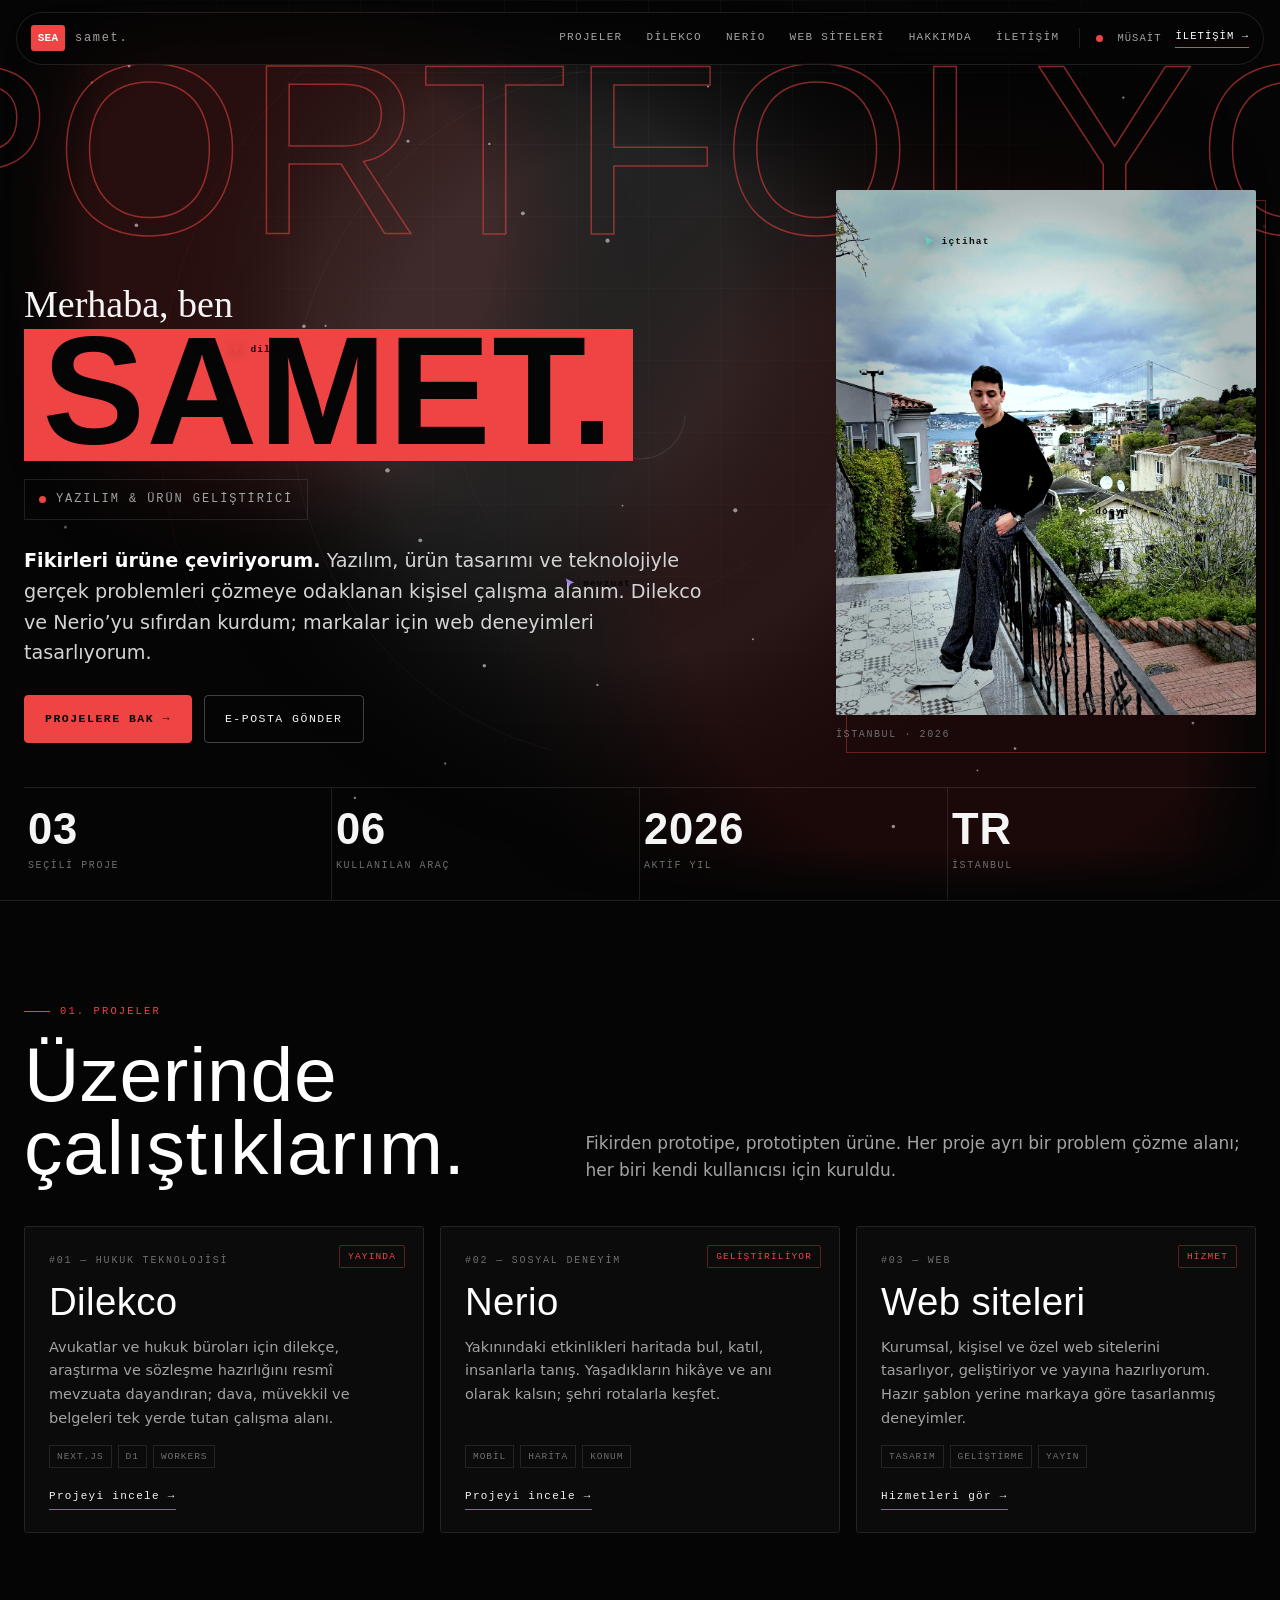
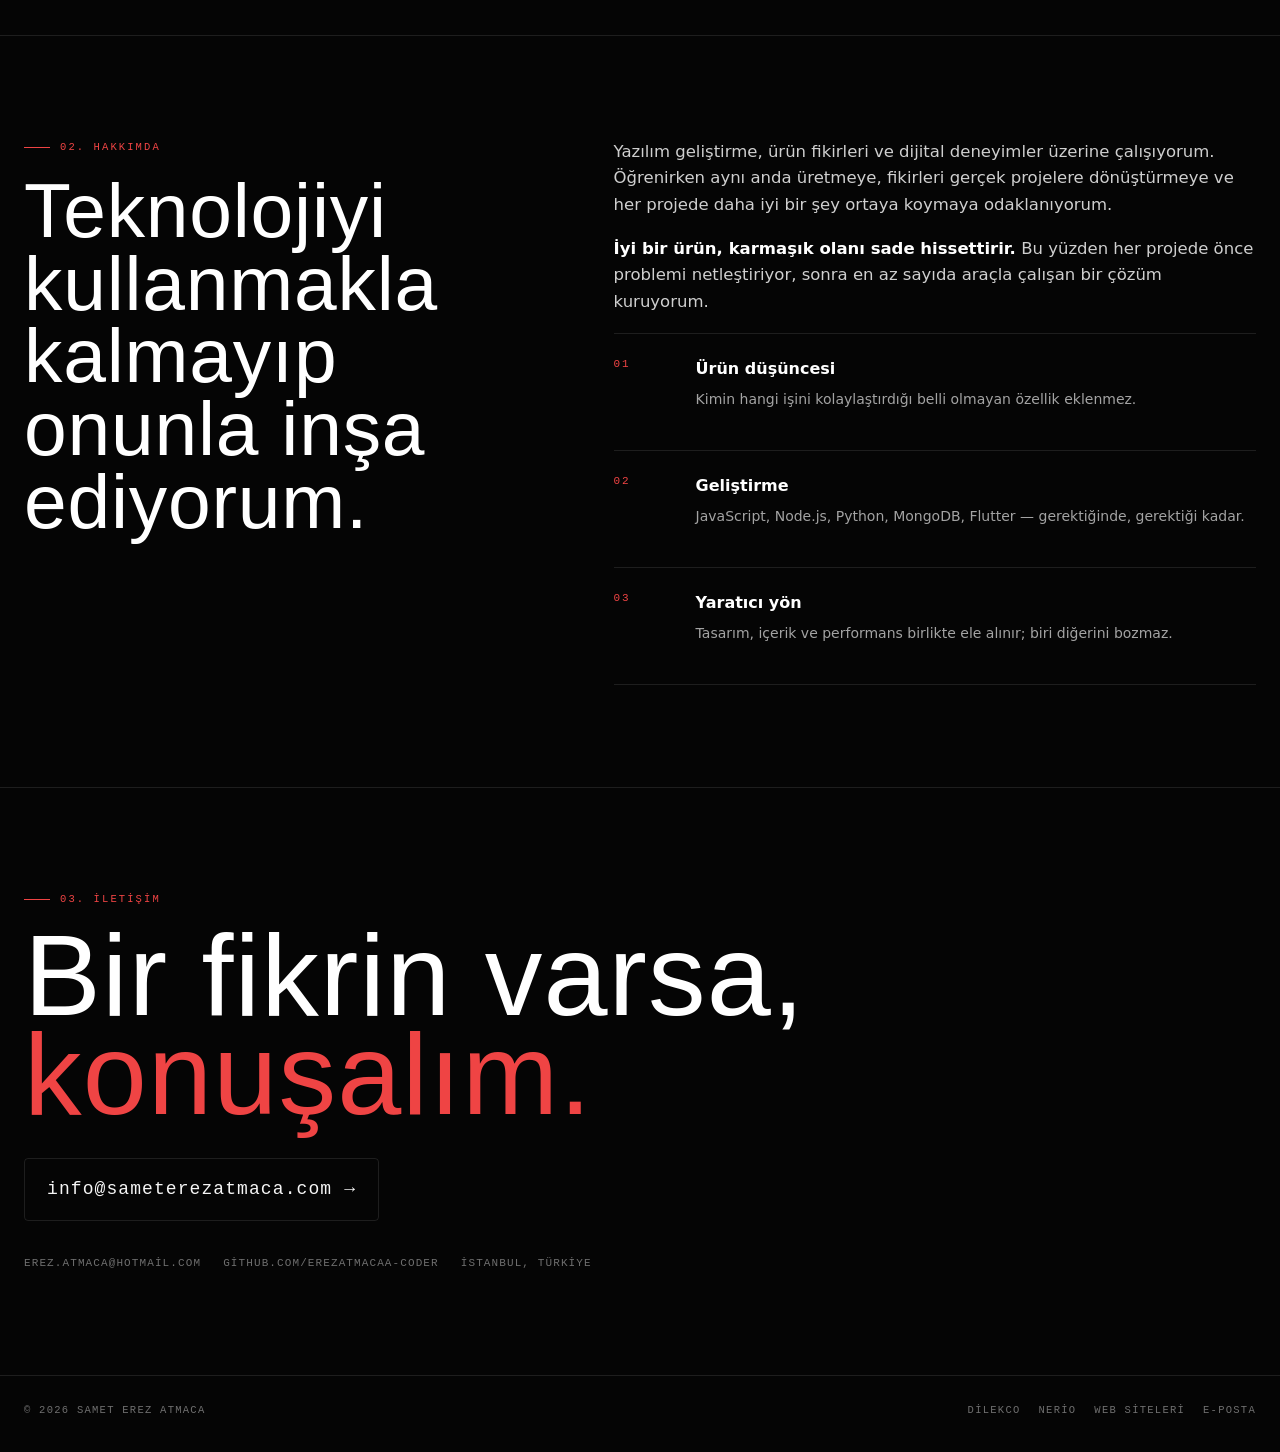
==== commit d04f04e1: "Giris animasyonu: sahne acilisi, ajan imlecleri, tarama cizgisi, sayaclar, kaydirma acilimi" ====
--- a/index.html
+++ b/index.html
@@ -16,9 +16,10 @@
 <link rel="preconnect" href="https://fonts.googleapis.com">
 <link rel="preconnect" href="https://fonts.gstatic.com" crossorigin>
 <link rel="stylesheet" href="https://fonts.googleapis.com/css2?family=Bebas+Neue&amp;family=Caveat:wght@600&amp;family=JetBrains+Mono:wght@400;500;700&amp;family=Plus+Jakarta+Sans:wght@400;500;600;700;800&amp;display=swap">
-<link rel="stylesheet" href="site.css?v=20261107b">
-<script src="site-ui.js?v=20261107b"></script>
-<script src="aurora.js?v=20261107b" defer></script>
+<link rel="stylesheet" href="site.css?v=20261107c">
+<script src="site-ui.js?v=20261107c"></script>
+<script src="aurora.js?v=20261107c" defer></script>
+<script src="intro.js?v=20261107c" defer></script>
 </head>
 <body>
 <a class="skip" href="#icerik">İçeriğe geç</a>
--- a/site.css
+++ b/site.css
@@ -200,4 +200,62 @@
   -webkit-mask-composite:source-in;
   mask-image:linear-gradient(to right,transparent 0,#000 8%,#000 92%,transparent 100%),linear-gradient(to bottom,transparent 0,#000 6%,#000 94%,transparent 100%);
   mask-composite:intersect}
-@media(max-width:760px){.price-grid .price{grid-column:auto!important}}+@media(max-width:760px){.price-grid .price{grid-column:auto!important}}
+/* Giriş animasyonu ve sahne hareketleri (intro.js ile) */
+.hero .script{opacity:0}
+.hero .hero-name{opacity:0;transform:translateY(18px)}
+.hero .hero-role,.hero .hero-lead,.hero .hero-actions{opacity:0;transform:translateY(16px)}
+.hero .hero-photo{opacity:0;transform:translateY(24px) scale(.98)}
+.hero .hero-stats .stat{opacity:0;transform:translateY(14px)}
+.hero .hero-word{clip-path:inset(0 50% 0 50%)}
+
+body.anim .hero .hero-word{animation:wordOpen 1.15s var(--ease) both .1s}
+body.anim .hero .script{animation:fadeUp .7s var(--ease) both .75s}
+body.anim .hero .hero-name{animation:popIn .85s cubic-bezier(.22,1.3,.36,1) both .9s}
+body.anim .hero .hero-role{animation:fadeUp .6s var(--ease) both 1.15s}
+body.anim .hero .hero-lead{animation:fadeUp .75s var(--ease) both 1.3s}
+body.anim .hero .hero-actions{animation:fadeUp .7s var(--ease) both 1.5s}
+body.anim .hero .hero-photo{animation:photoIn 1s var(--ease) both 1.1s}
+body.anim .hero .hero-stats .stat{animation:fadeUp .6s var(--ease) both}
+body.anim .hero .hero-stats .stat:nth-child(1){animation-delay:1.7s}
+body.anim .hero .hero-stats .stat:nth-child(2){animation-delay:1.8s}
+body.anim .hero .hero-stats .stat:nth-child(3){animation-delay:1.9s}
+body.anim .hero .hero-stats .stat:nth-child(4){animation-delay:2s}
+
+@keyframes wordOpen{from{clip-path:inset(0 50% 0 50%);opacity:0}to{clip-path:inset(0 0 0 0);opacity:1}}
+@keyframes fadeUp{from{opacity:0;transform:translateY(16px)}to{opacity:1;transform:none}}
+@keyframes popIn{0%{opacity:0;transform:scale(.82)}60%{opacity:1;transform:scale(1.03)}100%{opacity:1;transform:scale(1)}}
+@keyframes photoIn{from{opacity:0;transform:translateY(24px) scale(.98)}to{opacity:1;transform:none}}
+
+/* Tarayıcı ajanları: saai'deki "sayfa inşa ediliyor" hissine selam */
+.agents{position:absolute;inset:0;z-index:3;pointer-events:none;overflow:hidden}
+.agent{position:absolute;display:flex;align-items:center;gap:6px;font-family:var(--mono);font-size:9.5px;letter-spacing:.12em;color:#0a0505;opacity:0}
+.agent svg{width:14px;height:14px;filter:drop-shadow(0 2px 6px rgba(0,0,0,.5))}
+.agent span{background:currentColor;color:inherit;padding:2px 5px;border-radius:2px;font-weight:700;color:#0a0505}
+.agent b{color:#0a0505;font-weight:700}
+.agent.red{color:#ef4444}.agent.teal{color:#5ad3c2}.agent.violet{color:#a78bfa}.agent.white{color:#f5f5f5}
+body.anim .agent{animation:agentFade .5s ease both,agentPath 16s ease-in-out infinite}
+body.anim .agent.a1{left:18%;top:38%;animation-delay:1.2s,1.2s}
+body.anim .agent.a2{left:72%;top:26%;animation-delay:1.5s,1.5s}
+body.anim .agent.a3{left:44%;top:64%;animation-delay:1.8s,1.8s}
+body.anim .agent.a4{left:84%;top:56%;animation-delay:2.1s,2.1s}
+@keyframes agentFade{from{opacity:0}to{opacity:.95}}
+@keyframes agentPath{0%{transform:translate(0,0)}25%{transform:translate(34px,-22px)}50%{transform:translate(-18px,26px)}75%{transform:translate(22px,14px)}100%{transform:translate(0,0)}}
+
+/* Tarama çizgisi */
+.scanline{position:absolute;left:0;right:0;top:0;height:1px;background:linear-gradient(90deg,transparent,rgba(239,68,68,.9),transparent);z-index:4;pointer-events:none;opacity:0}
+body.anim .scanline{animation:scan 2.2s cubic-bezier(.4,0,.2,1) .2s 1 both}
+@keyframes scan{0%{opacity:0;transform:translateY(0)}8%{opacity:1}92%{opacity:1}100%{opacity:0;transform:translateY(760px)}}
+
+/* Bölümler kaydırınca açılır */
+.reveal{opacity:0;transform:translateY(26px);transition:opacity .7s var(--ease),transform .7s var(--ease)}
+.reveal.in{opacity:1;transform:none}
+.reveal.d1{transition-delay:.08s}.reveal.d2{transition-delay:.16s}.reveal.d3{transition-delay:.24s}
+
+@media(max-width:760px){.agents{display:none}body.anim .scanline{display:none}}
+@media(prefers-reduced-motion:reduce){
+  .hero .script,.hero .hero-name,.hero .hero-role,.hero .hero-lead,.hero .hero-actions,.hero .hero-photo,.hero .hero-stats .stat{opacity:1;transform:none}
+  .hero .hero-word{clip-path:none}
+  .agents,.scanline{display:none}
+  .reveal{opacity:1;transform:none}
+}
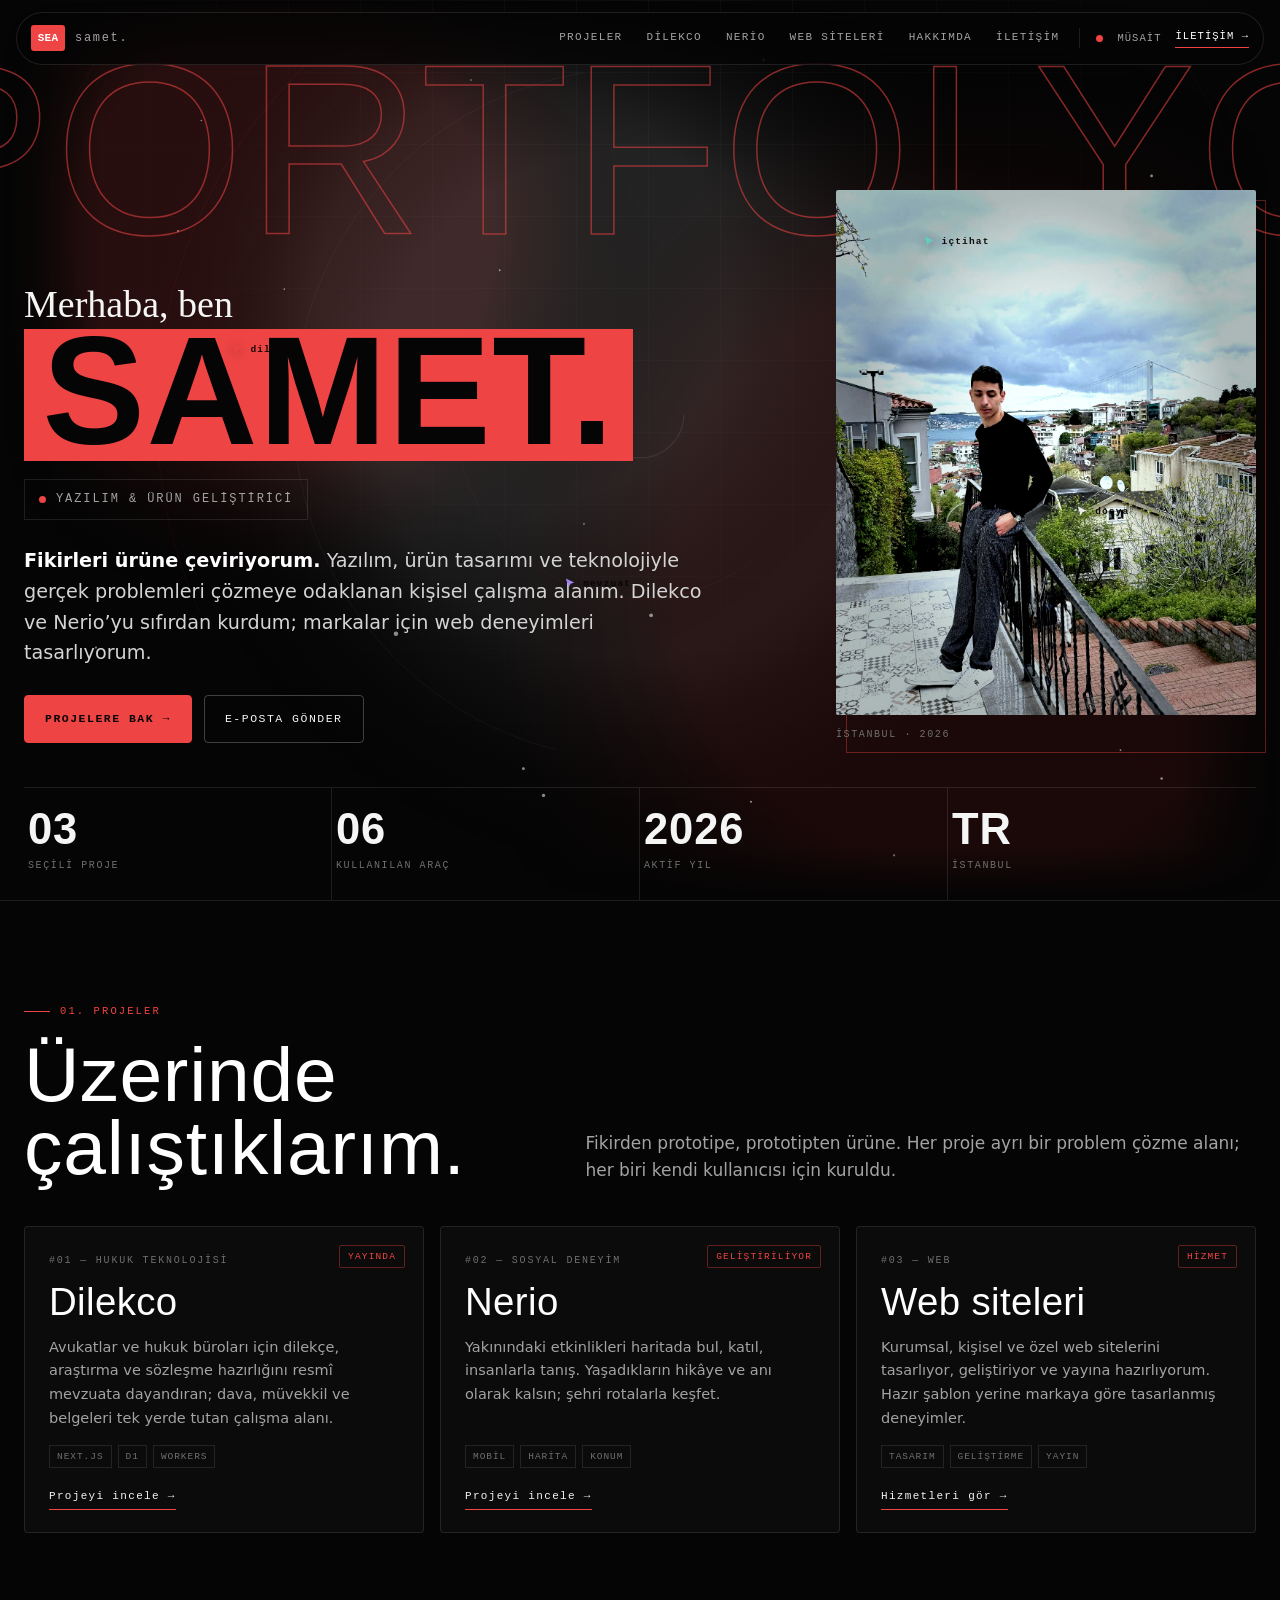
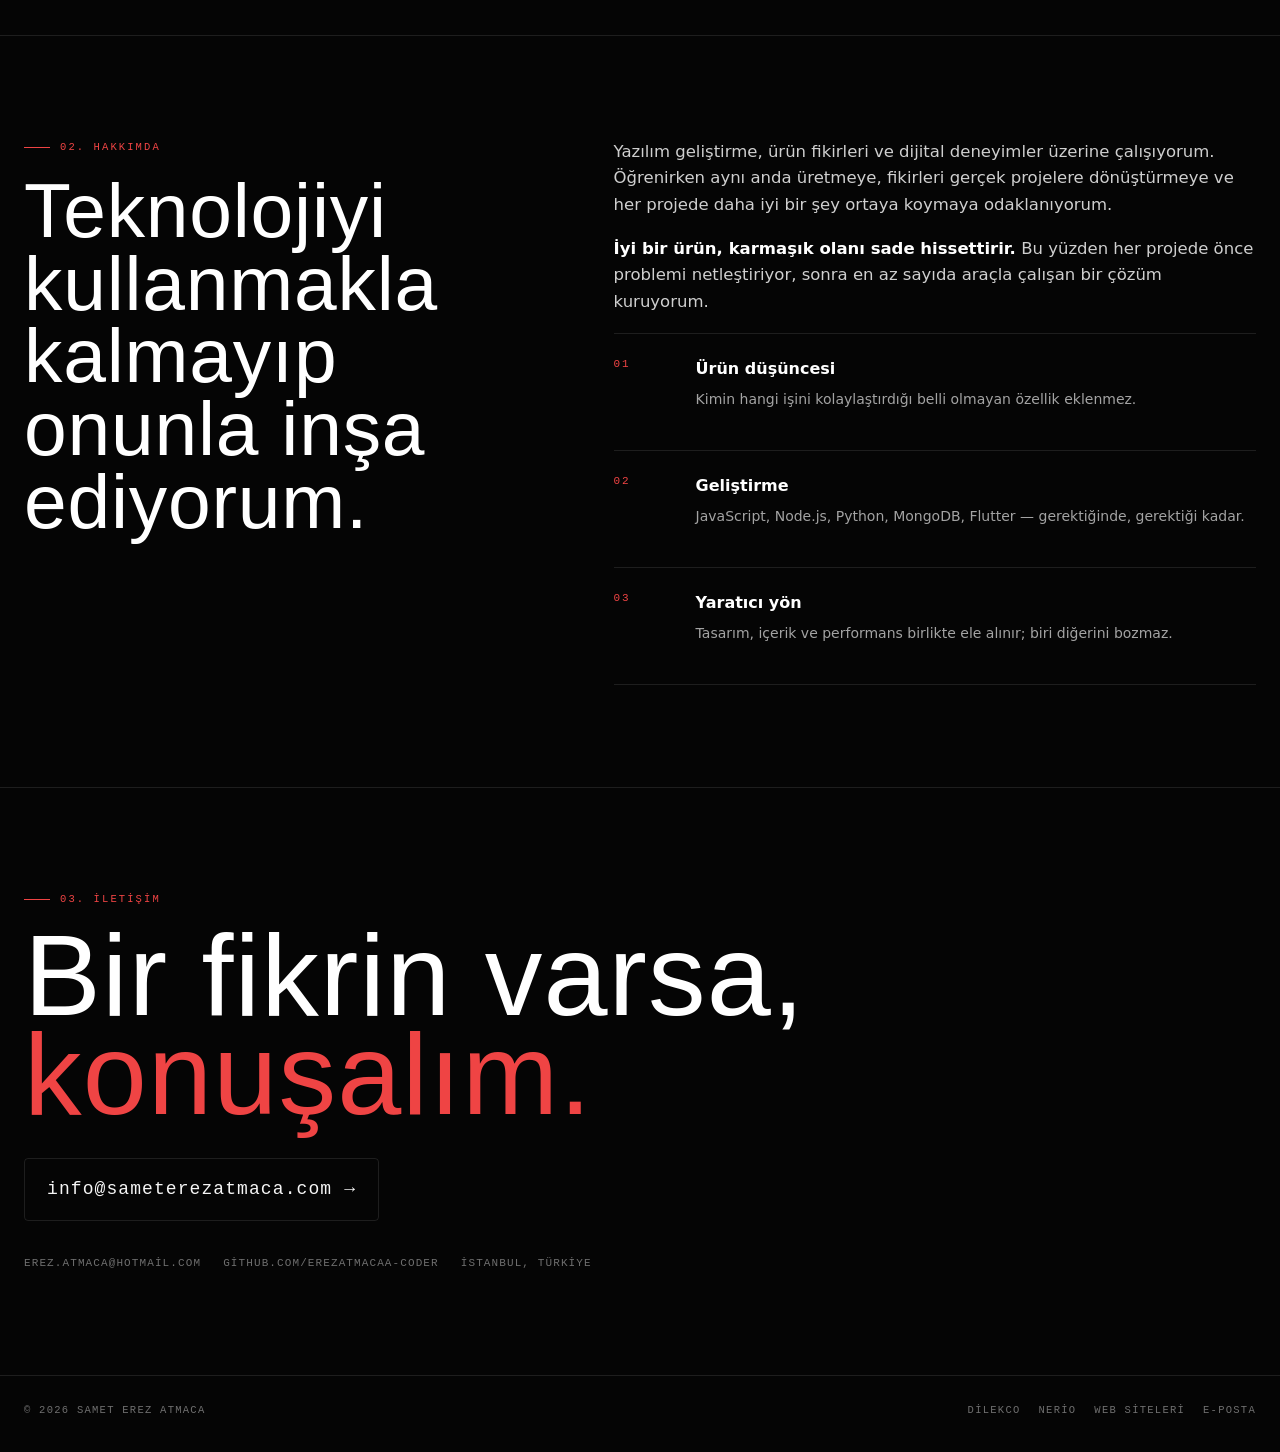
==== commit 498897e4: "Yogun giris sahnesi: blueprint + imlec ajanlari + kaydirmayla insa hatti + siteye gec" ====
--- a/index.html
+++ b/index.html
@@ -16,10 +16,11 @@
 <link rel="preconnect" href="https://fonts.googleapis.com">
 <link rel="preconnect" href="https://fonts.gstatic.com" crossorigin>
 <link rel="stylesheet" href="https://fonts.googleapis.com/css2?family=Bebas+Neue&amp;family=Caveat:wght@600&amp;family=JetBrains+Mono:wght@400;500;700&amp;family=Plus+Jakarta+Sans:wght@400;500;600;700;800&amp;display=swap">
-<link rel="stylesheet" href="site.css?v=20261107c">
-<script src="site-ui.js?v=20261107c"></script>
-<script src="aurora.js?v=20261107c" defer></script>
-<script src="intro.js?v=20261107c" defer></script>
+<link rel="stylesheet" href="site.css?v=20261107d">
+<script src="site-ui.js?v=20261107d"></script>
+<script src="aurora.js?v=20261107d" defer></script>
+<script src="intro.js?v=20261107d" defer></script>
+<script src="swarm.js?v=20261107d" defer></script>
 </head>
 <body>
 <a class="skip" href="#icerik">İçeriğe geç</a>
--- a/site.css
+++ b/site.css
@@ -259,3 +259,28 @@
   .agents,.scanline{display:none}
   .reveal{opacity:1;transform:none}
 }
+
+/* "Yeniden inşa" giriş sahnesi (swarm.js) */
+html.swarm-on,html.swarm-on body{overflow:hidden!important}
+.swarm{position:fixed;inset:0;z-index:9999;--hat:0px;--pct:0%;pointer-events:auto;background:transparent;transition:opacity .55s var(--ease)}
+.swarm .swarm-canvas{position:absolute;inset:0;width:100%;height:100%;display:block}
+.swarm::before{content:"";position:absolute;inset:0;background:radial-gradient(circle at 50% -10%,rgba(239,68,68,.10),transparent 60%),#050505;z-index:0}
+.swarm .swarm-canvas{z-index:1}
+/* İnşa bandı clip-path ile açılır (swarm.js) */
+.swarm-off{opacity:0!important;pointer-events:none}
+.swarm-hud{position:absolute;z-index:4;left:22px;right:22px;top:18px;display:flex;justify-content:space-between;align-items:center;gap:14px;font-family:var(--mono);font-size:10px;letter-spacing:.16em;text-transform:uppercase;color:#eaeaea}
+.swarm-hud-left{display:flex;align-items:center;gap:10px;border:1px solid rgba(255,255,255,.16);padding:8px 12px;border-radius:3px;background:rgba(5,5,5,.7)}
+.swarm-sub{color:#8a8a8a;letter-spacing:.1em;font-size:9px}
+.swarm-dot{width:7px;height:7px;border-radius:50%;background:var(--red);box-shadow:0 0 0 0 rgba(239,68,68,.5);animation:pulse 1.6s infinite}
+.swarm-hud-right{display:flex;align-items:center;gap:14px;border:1px solid rgba(255,255,255,.16);padding:8px 12px;border-radius:3px;background:rgba(5,5,5,.7)}
+.swarm-pct{color:var(--red);font-weight:700}
+.swarm-front{position:absolute;z-index:3;left:0;right:0;top:var(--hat);height:2px;background:linear-gradient(90deg,transparent,#ef4444 12%,#ff8f8a 50%,#ef4444 88%,transparent);box-shadow:0 0 18px 2px rgba(239,68,68,.55)}
+.swarm-front span{position:absolute;right:16px;top:-22px;font-family:var(--mono);font-size:9px;letter-spacing:.14em;color:#ffb4b4;text-transform:uppercase}
+.swarm-foot{position:absolute;z-index:4;left:22px;right:22px;bottom:18px;display:flex;align-items:center;gap:18px;font-family:var(--mono);font-size:10px;letter-spacing:.14em;text-transform:uppercase;color:#bdbdbd}
+.swarm-bar{flex:1;height:3px;background:rgba(255,255,255,.12);position:relative;overflow:hidden}
+.swarm-bar i{position:absolute;inset:0 auto 0 0;width:var(--pct);background:var(--red);transition:width .12s linear}
+.swarm-skip{background:transparent;border:1px solid rgba(255,255,255,.3);color:#f5f5f5;font-family:var(--mono);font-size:10px;letter-spacing:.12em;text-transform:uppercase;padding:10px 14px;border-radius:3px;cursor:pointer;transition:background .18s,border-color .18s}
+.swarm-skip:hover{background:var(--red);border-color:var(--red);color:#0a0505}
+.swarm-mobile{--hat:100vh}
+.swarm-hud-mobile{left:16px;right:auto;top:16px}
+@media(prefers-reduced-motion:reduce){.swarm{display:none!important}}
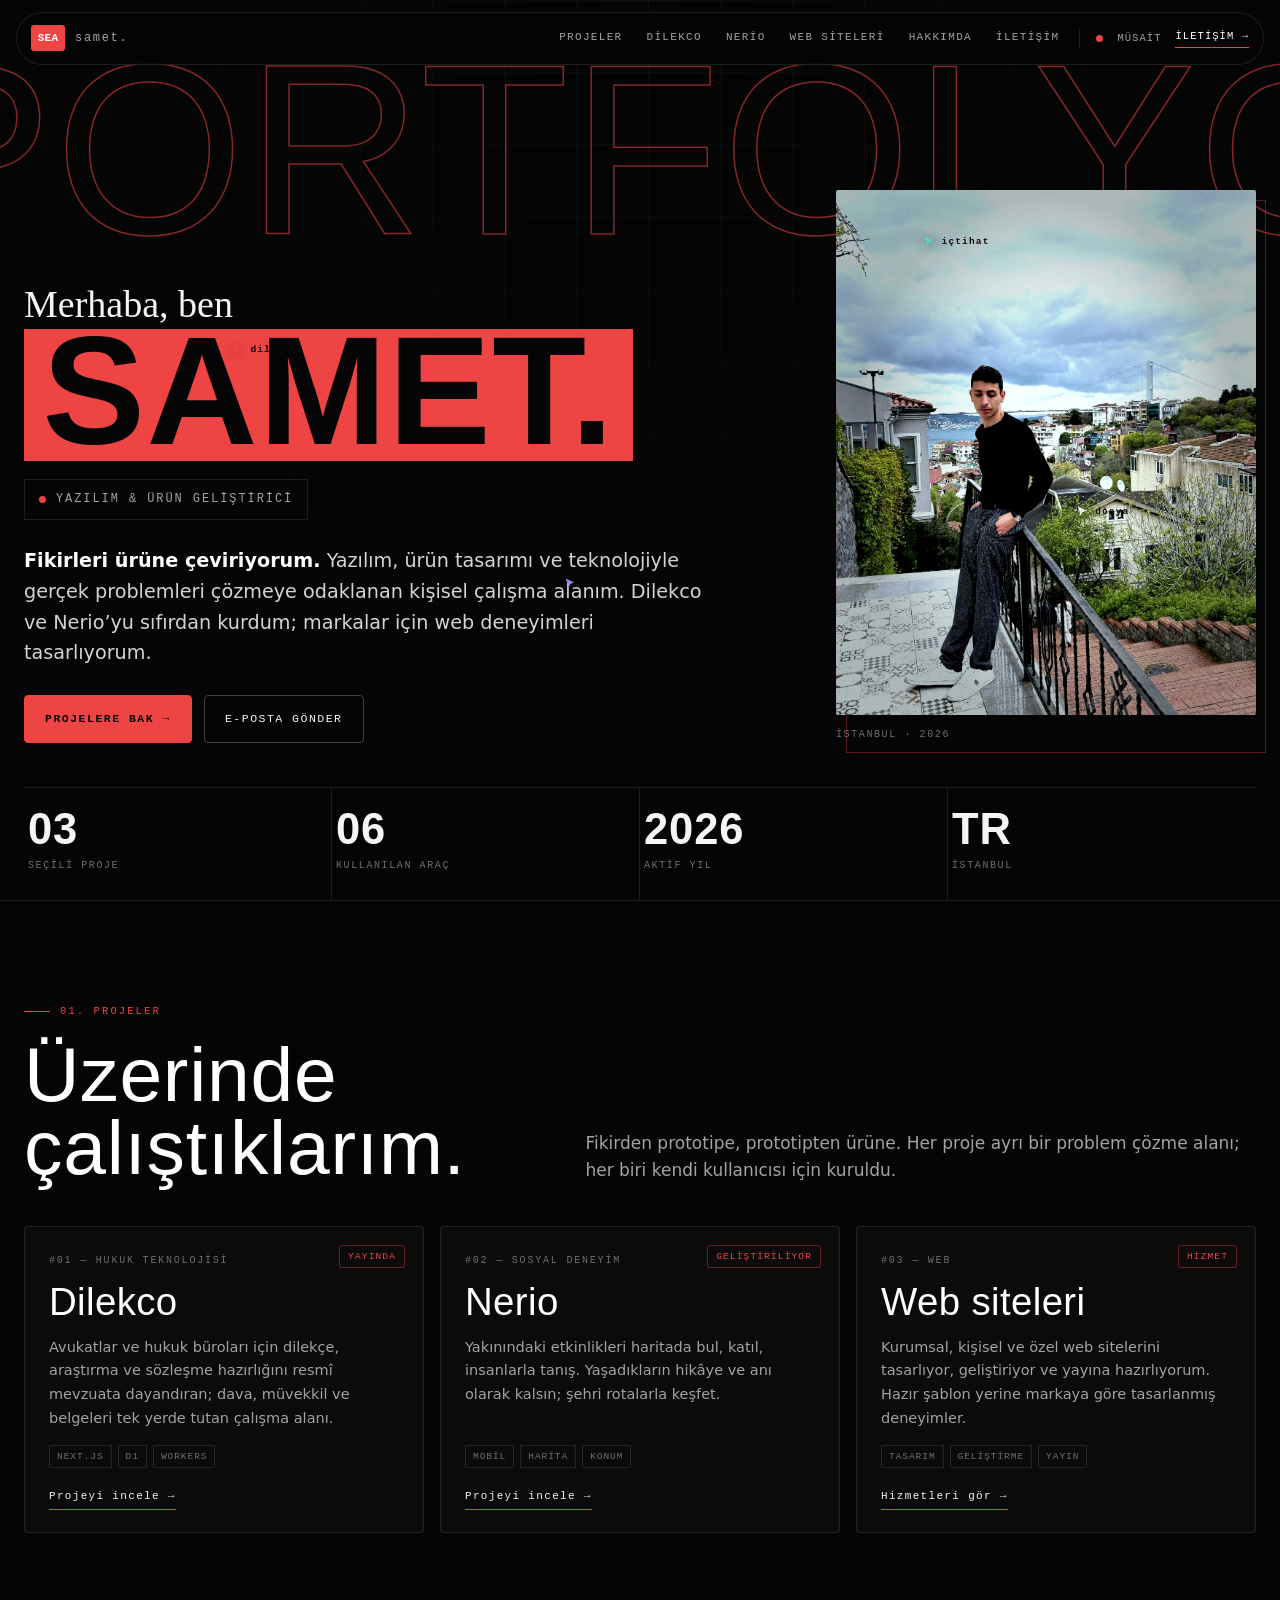
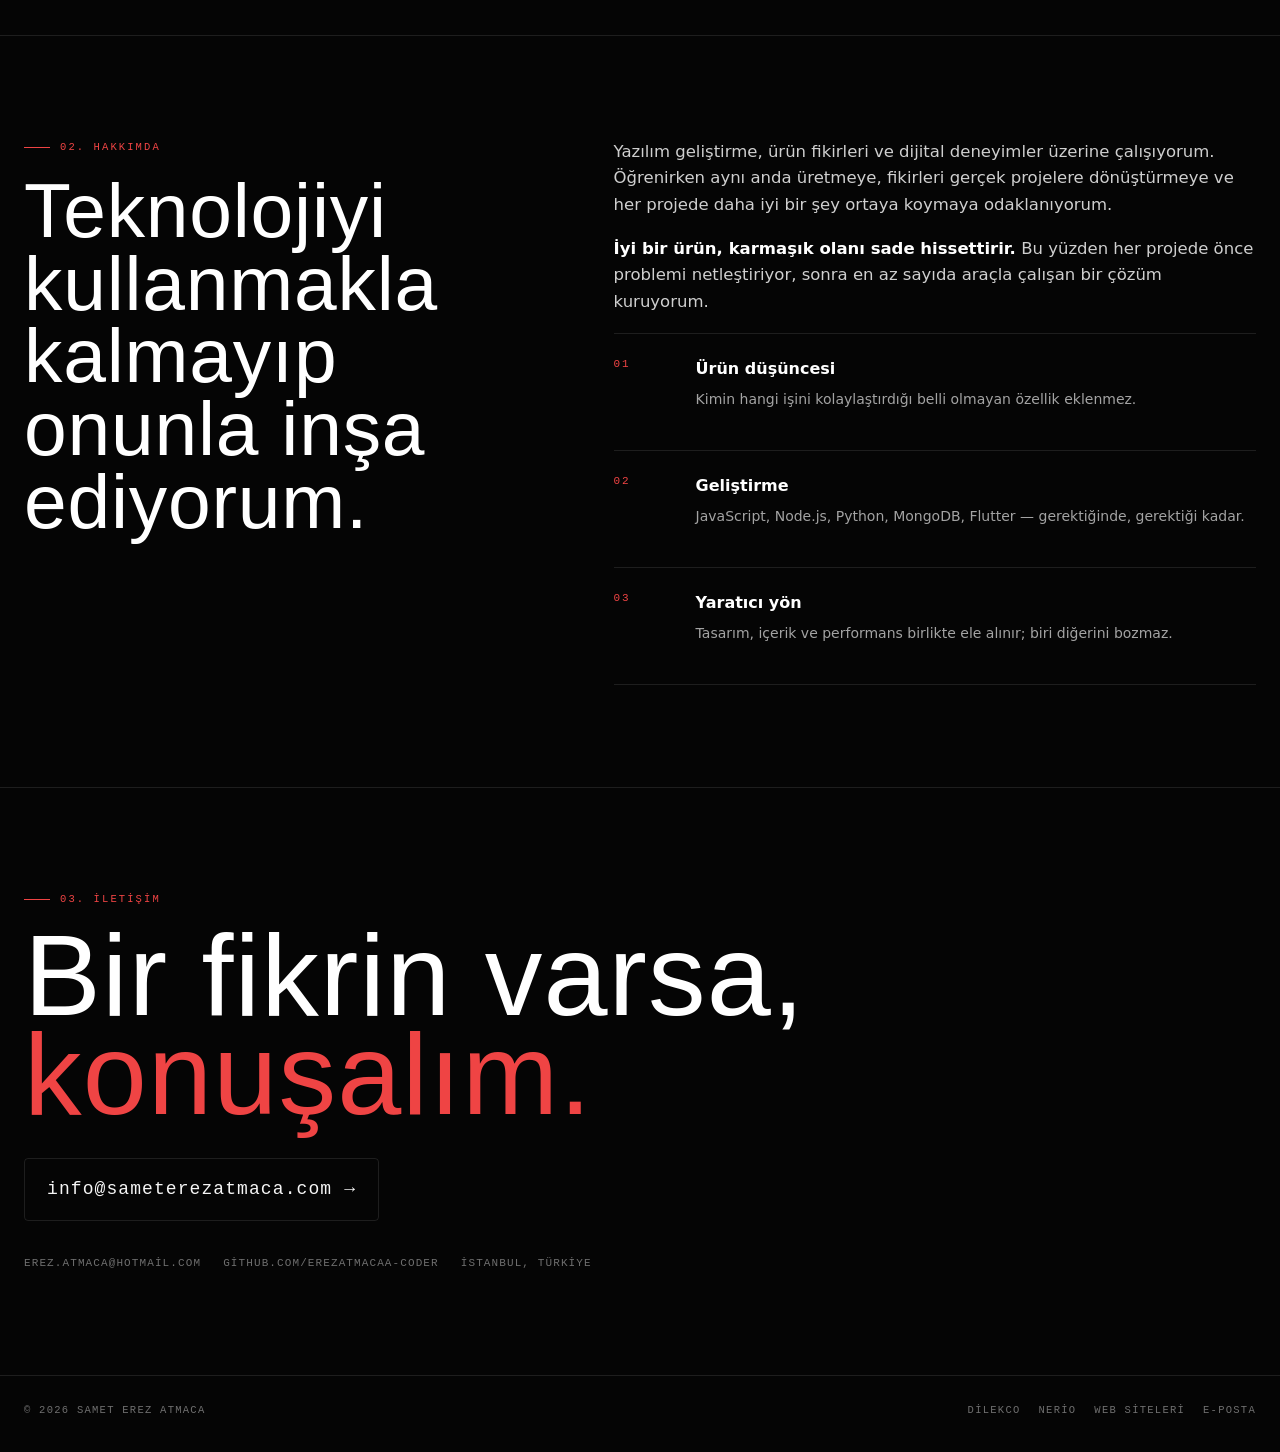
==== commit 4922e4a6: "Surum damgasi 20261107e" ====
--- a/index.html
+++ b/index.html
@@ -16,11 +16,11 @@
 <link rel="preconnect" href="https://fonts.googleapis.com">
 <link rel="preconnect" href="https://fonts.gstatic.com" crossorigin>
 <link rel="stylesheet" href="https://fonts.googleapis.com/css2?family=Bebas+Neue&amp;family=Caveat:wght@600&amp;family=JetBrains+Mono:wght@400;500;700&amp;family=Plus+Jakarta+Sans:wght@400;500;600;700;800&amp;display=swap">
-<link rel="stylesheet" href="site.css?v=20261107d">
-<script src="site-ui.js?v=20261107d"></script>
-<script src="aurora.js?v=20261107d" defer></script>
-<script src="intro.js?v=20261107d" defer></script>
-<script src="swarm.js?v=20261107d" defer></script>
+<link rel="stylesheet" href="site.css?v=20261107e">
+<script src="site-ui.js?v=20261107e"></script>
+<script src="aurora.js?v=20261107e" defer></script>
+<script src="intro.js?v=20261107e" defer></script>
+<script src="swarm.js?v=20261107e" defer></script>
 </head>
 <body>
 <a class="skip" href="#icerik">İçeriğe geç</a>
